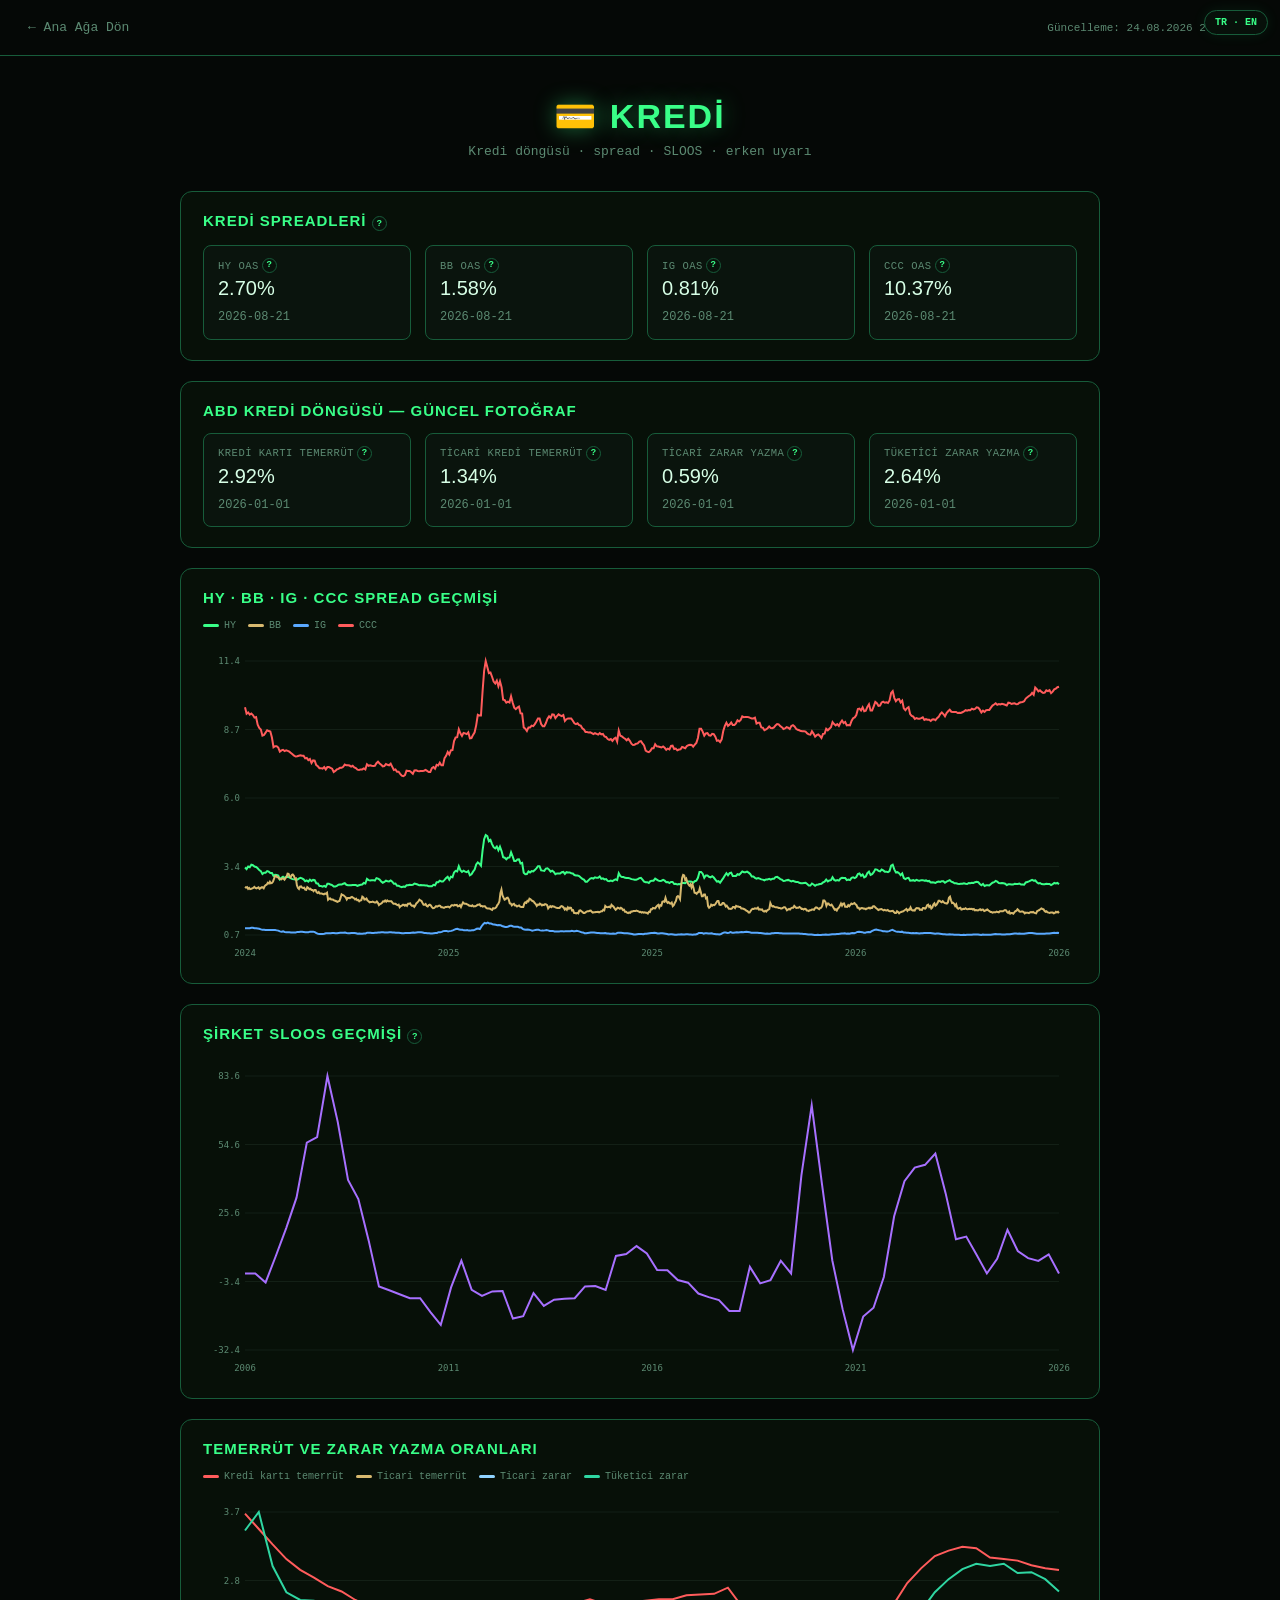
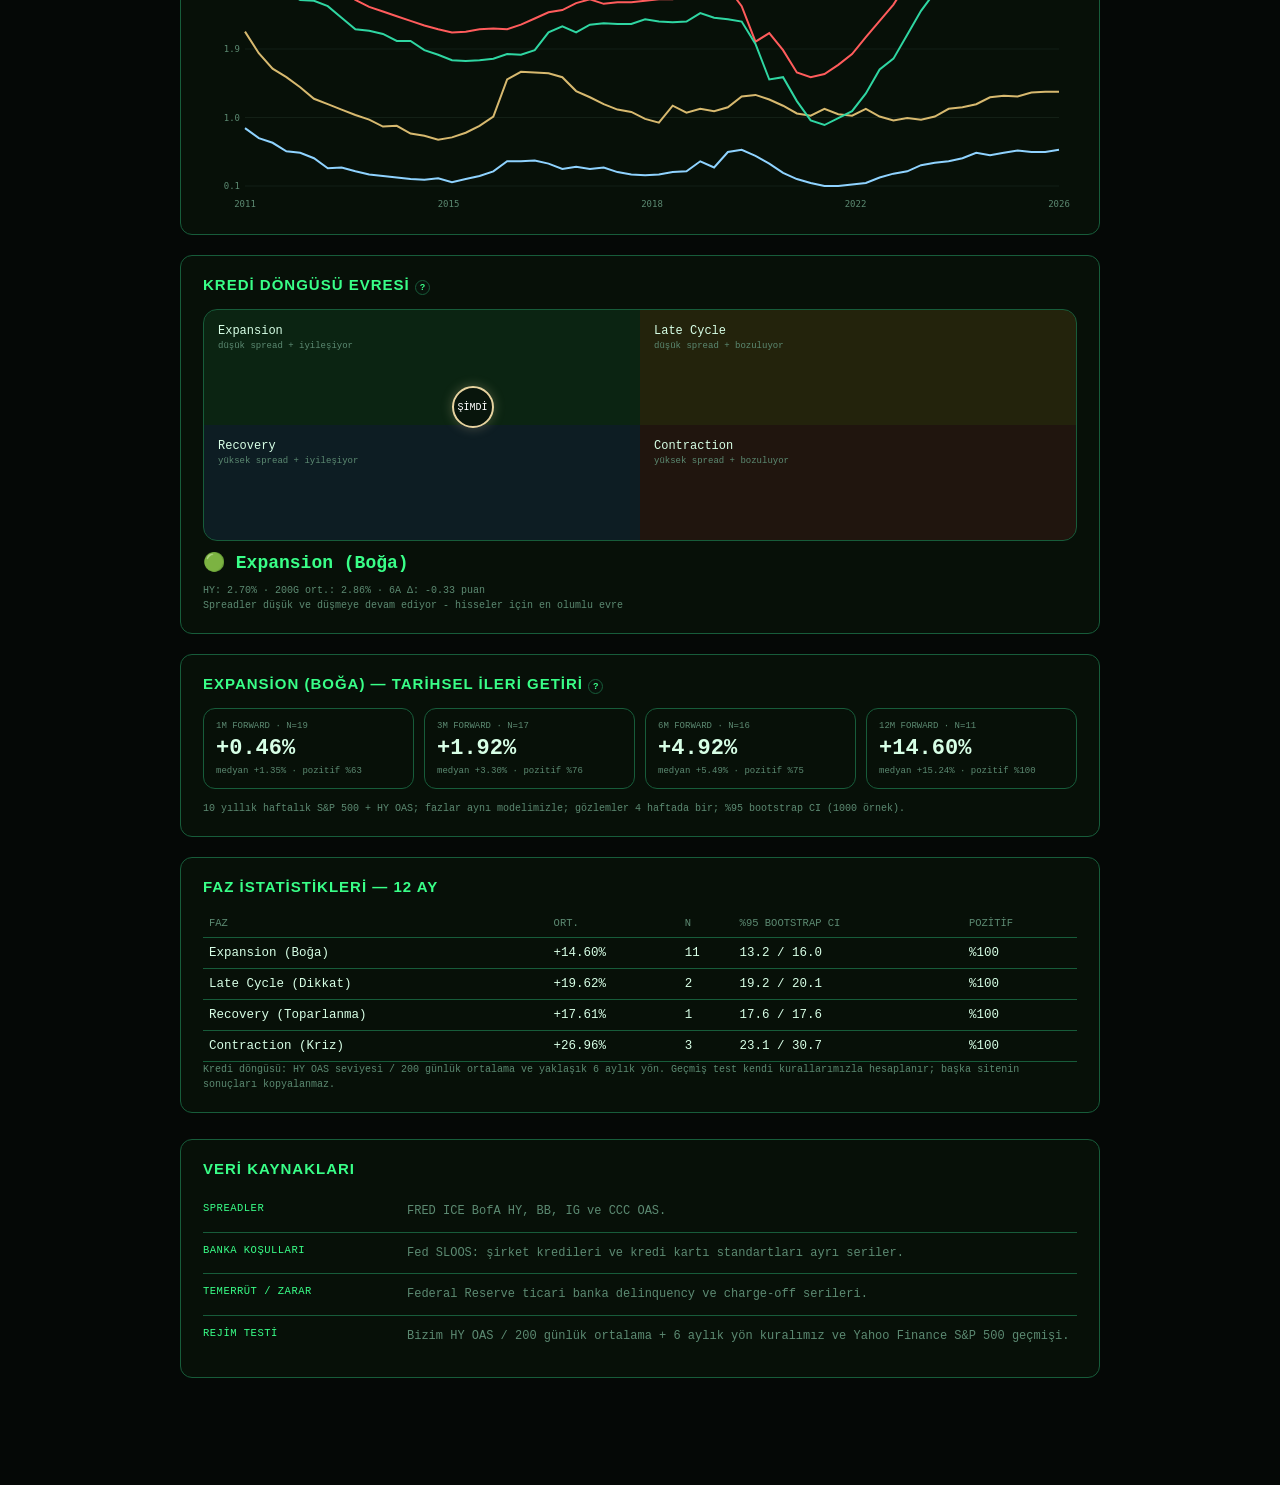
==== agents/credit.html @ 5023535c "chore: import public site layer" ====
<!DOCTYPE html><html lang="tr"><head><meta charset="UTF-8"><meta name="viewport" content="width=device-width,initial-scale=1"><meta name="referrer" content="strict-origin-when-cross-origin"><meta http-equiv="Content-Security-Policy" content="default-src 'self'; script-src 'self' 'unsafe-inline'; style-src 'self' 'unsafe-inline' https://fonts.googleapis.com; font-src 'self' https://fonts.gstatic.com; img-src 'self' data: https:; connect-src 'self'; object-src 'none'; base-uri 'self'; form-action 'self'; frame-src 'none'; upgrade-insecure-requests"><title>Kredi — Piyasa İstihbarat Ağı</title><link rel="stylesheet" href="../style.css"><style>.chart-card canvas{width:100%;height:320px;display:block}.legend{display:flex;gap:12px;flex-wrap:wrap;font-size:10px;color:var(--muted);margin:6px 0 12px}.sw{display:inline-block;width:16px;height:3px;border-radius:3px;margin-right:5px;vertical-align:middle}.cycle-grid{display:grid;grid-template-columns:1fr 1fr;border:1px solid var(--green-dim);border-radius:14px;overflow:hidden;position:relative}.quad{min-height:115px;padding:14px;font-size:12px}.q-exp{background:rgba(36,145,77,.15)}.q-late{background:rgba(201,150,35,.14)}.q-rec{background:rgba(51,105,190,.15)}.q-con{background:rgba(184,50,50,.14)}.now{position:absolute;transform:translate(-50%,-50%);font-size:10px;color:#fff;border:2px solid #e7d3a0;border-radius:50%;width:42px;height:42px;display:grid;place-items:center;background:rgba(8,16,11,.72);box-shadow:0 0 12px rgba(231,211,160,.28);z-index:2}.phase-title{font-size:18px;font-weight:700;margin:10px 0;color:var(--green)}.metric-note{font-size:10px;color:var(--muted);line-height:1.5}.forward-grid{display:grid;grid-template-columns:repeat(4,1fr);gap:10px}.forward-box{border:1px solid var(--green-dim);border-radius:12px;padding:12px}.forward-box .v{font-size:22px;font-weight:700;margin:5px 0}.small{font-size:9px;color:var(--muted)}@media(max-width:700px){.forward-grid{grid-template-columns:1fr 1fr}.chart-card canvas{height:275px}}</style><script data-security-frameguard>try{if(window.top!==window.self){window.top.location=window.self.location.href}}catch(e){document.documentElement.style.display="none"}</script></head><body><div class="topbar"><a class="back" href="../index.html">← Ana Ağa Dön</a><span class="updated" id="updated">Yükleniyor…</span></div><div class="page-header"><h1>💳 KREDİ</h1><p>Spreadler · SLOOS · Temerrüt · Kredi Döngüsü · Tarihsel Test</p></div><div class="container" id="content"></div><script src="../help.js"></script><script>
const C={hy:'#39ff88',bb:'#d7b96f',ig:'#5aa9ff',ccc:'#ff5c5c',sp:'#f3f3f3',biz:'#a770ff',card:'#ff7f50',bo:'#8fd3ff',co:'#2fd6a2'};
function box(l,o,s='%',help=''){return o?`<div class="stat-box"><div class="label">${l} ${help?tip(help):''}</div><div class="value">${o.value.toFixed(2)}${s}</div><div class="note">${o.date}</div></div>`:''}
function setup(id){const cv=document.getElementById(id);if(!cv)return null;const r=cv.getBoundingClientRect(),d=devicePixelRatio||1;cv.width=Math.max(600,r.width*d);cv.height=Math.max(260,r.height*d);const x=cv.getContext('2d');x.setTransform(d,0,0,d,0,0);return {cv,x,w:cv.width/d,h:cv.height/d}}
function drawLines(id,series){const o=setup(id);if(!o)return;const all=series.flatMap(s=>s.a||[]);if(!all.length)return;const mn=Math.min(...all.map(p=>p.value)),mx=Math.max(...all.map(p=>p.value)),pad={l:42,r:18,t:18,b:28},pw=o.w-pad.l-pad.r,ph=o.h-pad.t-pad.b;o.x.clearRect(0,0,o.w,o.h);for(let i=0;i<5;i++){let y=pad.t+ph*i/4;o.x.strokeStyle='rgba(92,138,114,.14)';o.x.beginPath();o.x.moveTo(pad.l,y);o.x.lineTo(o.w-pad.r,y);o.x.stroke();o.x.fillStyle='#5c8a72';o.x.font='9px monospace';o.x.textAlign='right';o.x.fillText((mx-(mx-mn)*i/4).toFixed(1),pad.l-5,y+3)}series.forEach(s=>{if(!s.a?.length)return;o.x.strokeStyle=s.c;o.x.lineWidth=s.w||2;o.x.beginPath();s.a.forEach((p,i)=>{let xx=pad.l+pw*i/(s.a.length-1),yy=pad.t+ph*(1-(p.value-mn)/(mx-mn||1));i?o.x.lineTo(xx,yy):o.x.moveTo(xx,yy)});o.x.stroke()});const a=series.find(s=>s.a?.length)?.a||[];if(a.length){o.x.fillStyle='#5c8a72';o.x.textAlign='center';[0,.25,.5,.75,1].forEach(q=>{let i=Math.min(a.length-1,Math.round((a.length-1)*q));o.x.fillText((a[i].date||'').slice(0,4),pad.l+pw*q,o.h-7)})}}
function markerPos(cy){const ch=Number(cy?.direction_axis??cy?.hy_6m_change??0),ratio=Number(cy?.level_axis??1);const clamp=(v,a,b)=>Math.max(a,Math.min(b,v));const x=50+clamp(ch/0.60,-1,1)*35;const y=50+clamp((ratio-1)/0.25,-1,1)*35;return {x:clamp(x,10,90),y:clamp(y,10,90)}}
function src(){return `<div class="card source-card"><h2>Veri Kaynakları</h2><div class="source-list"><div class="source-item"><div class="source-label">Spreadler</div><div class="source-value">FRED ICE BofA HY, BB, IG ve CCC OAS.</div></div><div class="source-item"><div class="source-label">Banka koşulları</div><div class="source-value">Fed SLOOS: şirket kredileri ve kredi kartı standartları ayrı seriler.</div></div><div class="source-item"><div class="source-label">Temerrüt / zarar</div><div class="source-value">Federal Reserve ticari banka delinquency ve charge-off serileri.</div></div><div class="source-item"><div class="source-label">Rejim testi</div><div class="source-value">Bizim HY OAS / 200 günlük ortalama + 6 aylık yön kuralımız ve Yahoo Finance S&P 500 geçmişi.</div></div></div></div>`}
async function load(){try{const d=await(await fetch('../data/credit.json?t='+Date.now())).json();updated.textContent='Güncelleme: '+new Date(d.generated_at).toLocaleString('tr-TR');if(d.error)throw Error(d.error);const tr=d.spread_trends||{},cy=d.credit_cycle||{},fs=d.phase_forward_stats||{},cur=(fs.by_phase||{})[fs.current_phase]||{},mp=markerPos(cy);let h=`<div class="card"><h2>Kredi Spreadleri ${tip('OAS yükseldikçe kredi riski/stres artar. Trendler yakın dönem yönü gösterir.')}</h2><div class="stat-grid">${box('HY OAS',d.hy_oas,'%','High Yield kredi spreadi.')}${box('BB OAS',d.bb_oas,'%','HY içindeki BB kalite segmenti.')}${box('IG OAS',d.ig_oas,'%','Investment Grade kredi spreadi.')}${box('CCC OAS',d.ccc_oas,'%','En düşük kalite segmenti; stresin erken görülebildiği alan.')}</div></div>`;
h+=`<div class="card"><h2>ABD Kredi Döngüsü — Güncel Fotoğraf</h2><div class="stat-grid">${box('Şirket SLOOS — Büyük/Orta',d.sloos_business_large,'%','Büyük ve orta ölçekli C&I kredilerinde standartları sıkılaştıran bankaların net yüzdesi.')}${box('Kredi Kartı SLOOS',d.sloos_credit_card,'%','Kredi kartı standartlarını sıkılaştıran bankaların net yüzdesi.')}${box('Kredi Kartı Temerrüt',d.credit_card_delinquency,'%','Kredi kartı delinquency oranı.')}${box('Ticari Kredi Temerrüt',d.business_delinquency,'%','Business loans delinquency oranı.')}${box('Ticari Zarar Yazma',d.business_charge_off,'%','Business loan charge-off oranı.')}${box('Tüketici Zarar Yazma',d.consumer_charge_off,'%','Consumer loan charge-off oranı.')}</div></div>`;
h+=`<div class="card chart-card"><h2>HY · BB · IG · CCC Spread Geçmişi</h2><div class="legend"><span><i class="sw" style="background:${C.hy}"></i>HY</span><span><i class="sw" style="background:${C.bb}"></i>BB</span><span><i class="sw" style="background:${C.ig}"></i>IG</span><span><i class="sw" style="background:${C.ccc}"></i>CCC</span></div><canvas id="spreadChart"></canvas></div>`;
h+=`<div class="card chart-card"><h2>Şirket SLOOS Geçmişi ${tip('Görseldeki %0,0 değerine denk gelen şirket kredisi SLOOS serisi budur; kredi kartı SLOOS ile karıştırılmaz.')}</h2><canvas id="sloosChart"></canvas></div>`;
h+=`<div class="card chart-card"><h2>Temerrüt ve Zarar Yazma Oranları</h2><div class="legend"><span><i class="sw" style="background:#ff5c5c"></i>Kredi kartı temerrüt</span><span><i class="sw" style="background:#d7b96f"></i>Ticari temerrüt</span><span><i class="sw" style="background:${C.bo}"></i>Ticari zarar</span><span><i class="sw" style="background:${C.co}"></i>Tüketici zarar</span></div><canvas id="stressChart"></canvas></div>`;
if(cy.phase){h+=`<div class="card"><h2>Kredi Döngüsü Evresi ${tip('Bizim kuralımız: HY OAS seviyesi 200 günlük ortalamaya göre + yaklaşık 6 aylık yön. İşaretçi bu iki değişkenden canlı hesaplanır.')}</h2><div class="cycle-grid"><div class="quad q-exp">Expansion<br><span class="small">düşük spread + iyileşiyor</span></div><div class="quad q-late">Late Cycle<br><span class="small">düşük spread + bozuluyor</span></div><div class="quad q-rec">Recovery<br><span class="small">yüksek spread + iyileşiyor</span></div><div class="quad q-con">Contraction<br><span class="small">yüksek spread + bozuluyor</span></div><div class="now" style="left:${mp.x.toFixed(1)}%;top:${mp.y.toFixed(1)}%">ŞİMDİ</div></div><div class="phase-title">${cy.emoji||''} ${cy.phase}</div><div class="metric-note">HY: ${cy.hy_now?.toFixed(2)}% · 200G ort.: ${cy.hy_200dma?.toFixed(2)}% · 6A Δ: ${cy.hy_6m_change>=0?'+':''}${cy.hy_6m_change?.toFixed(2)} puan<br>${cy.desc||''}</div></div>`}
if(fs.current_phase&&Object.keys(cur).length){h+=`<div class="card"><h2>${fs.current_phase} — Tarihsel İleri Getiri ${tip('Başka sitenin rakamlarını kullanmıyoruz. Aynı kredi evresinin bizim tarihsel sınıflandırmamızdaki S&P 500 ileri getirileri.')}</h2><div class="forward-grid">${['1m','3m','6m','12m'].map(k=>{let x=cur[k];return x?`<div class="forward-box"><div class="small">${k.toUpperCase()} FORWARD · N=${x.n}</div><div class="v">${x.mean>=0?'+':''}${x.mean.toFixed(2)}%</div><div class="small">medyan ${x.median>=0?'+':''}${x.median.toFixed(2)}% · pozitif %${x.positive_pct.toFixed(0)}</div></div>`:''}).join('')}</div><div class="metric-note" style="margin-top:12px">${fs.method||''}</div></div>`}
if(fs.by_phase){h+=`<div class="card"><h2>Faz İstatistikleri — 12 Ay</h2><div class="table-wrap"><table class="warnings"><tr><th>Faz</th><th>Ort.</th><th>N</th><th>%95 Bootstrap CI</th><th>Pozitif</th></tr>${Object.entries(fs.by_phase).map(([p,v])=>{let x=v['12m'];return x?`<tr><td>${p}</td><td>${x.mean>=0?'+':''}${x.mean.toFixed(2)}%</td><td>${x.n}</td><td>${x.ci95[0].toFixed(1)} / ${x.ci95[1].toFixed(1)}</td><td>%${x.positive_pct.toFixed(0)}</td></tr>`:''}).join('')}</table></div><div class="metric-note">${d.method_note||''}</div></div>`}
content.innerHTML=h+src();requestAnimationFrame(()=>{drawLines('spreadChart',[{a:d.history?.hy,c:C.hy},{a:(d.spread_market_history||{}).bb,c:C.bb},{a:d.history?.ig,c:C.ig},{a:d.history?.ccc,c:C.ccc}]);drawLines('sloosChart',[{a:d.history?.sloos_business,c:C.biz}]);drawLines('stressChart',[{a:d.history?.credit_card_delinquency,c:'#ff5c5c'},{a:d.history?.business_delinquency,c:'#d7b96f'},{a:d.history?.business_charge_off,c:C.bo},{a:d.history?.consumer_charge_off,c:C.co}])});}catch(e){content.innerHTML=`<div class="error-box">⚠️ ${e.message}</div>`+src()}}load();
</script></body></html>
---- style.css ----
@import url('https://fonts.googleapis.com/css2?family=IBM+Plex+Mono:wght@400;500;600&family=Space+Grotesk:wght@500;700&display=swap');
:root{--bg:#050806;--green:#39ff88;--green-dim:#175c3a;--red:#ff5c5c;--amber:#ffcf5c;--text:#d7ffe6;--muted:#5c8a72;--card-bg:#071008}*{box-sizing:border-box;margin:0;padding:0}body{background:var(--bg);color:var(--text);font-family:'IBM Plex Mono',monospace;min-height:100vh;padding-bottom:60px}a{color:var(--green)}.topbar{display:flex;align-items:center;justify-content:space-between;padding:20px 28px;border-bottom:1px solid var(--green-dim);flex-wrap:wrap;gap:12px}.topbar a.back{text-decoration:none;color:var(--muted);font-size:13px}.topbar a.back:hover{color:var(--green)}.topbar .updated{font-size:11px;color:var(--muted)}.page-header{text-align:center;padding:40px 20px 8px}.page-header h1{font-family:'Space Grotesk',sans-serif;font-size:clamp(22px,4vw,34px);letter-spacing:2px;color:var(--green);text-shadow:0 0 22px rgba(57,255,136,.4)}.page-header p{color:var(--muted);margin-top:8px;font-size:13px}.container{max-width:960px;margin:0 auto;padding:24px 20px}.card{background:var(--card-bg);border:1px solid var(--green-dim);border-radius:12px;padding:20px 22px;margin-bottom:20px}.card h2{font-family:'Space Grotesk',sans-serif;font-size:15px;letter-spacing:1px;color:var(--green);margin-bottom:14px;text-transform:uppercase}.card .sub{color:var(--muted);font-size:12px;margin-top:-8px;margin-bottom:14px}.big-score{text-align:center;padding:12px 0}.big-score .num{font-family:'Space Grotesk',sans-serif;font-size:56px;font-weight:700;color:var(--green);text-shadow:0 0 30px rgba(57,255,136,.4)}.big-score .label{font-size:14px;color:var(--muted);margin-top:6px}.gauge-row{margin-bottom:14px}.gauge-row .meta{display:flex;justify-content:space-between;font-size:12.5px;margin-bottom:5px;gap:12px}.gauge-row .meta .val{color:var(--muted);text-align:right}.gauge-track{height:8px;border-radius:4px;background:#0d1a12;overflow:hidden}.gauge-fill{height:100%;border-radius:4px}.badge{display:inline-flex;align-items:center;gap:8px;padding:10px 16px;border-radius:8px;border:1px solid var(--green-dim);font-size:14px;margin-bottom:8px}.desc,.note{font-size:12px;color:var(--muted);margin-top:8px;line-height:1.55}.stat-grid{display:grid;grid-template-columns:repeat(auto-fit,minmax(140px,1fr));gap:14px}.stat-box{background:#0a140d;border:1px solid var(--green-dim);border-radius:8px;padding:12px 14px}.stat-box .label{font-size:10.5px;color:var(--muted);text-transform:uppercase;letter-spacing:.5px;display:flex;align-items:center;gap:3px;flex-wrap:wrap}.stat-box .value{font-family:'Space Grotesk',sans-serif;font-size:20px;margin-top:4px}.table-wrap{overflow-x:auto}table.warnings,table.data-table{width:100%;border-collapse:collapse;font-size:12.5px}table.warnings th,table.warnings td,table.data-table th,table.data-table td{text-align:left;padding:8px 6px;border-bottom:1px solid var(--green-dim);white-space:nowrap}table.warnings th,table.data-table th{color:var(--muted);font-weight:500;text-transform:uppercase;font-size:10.5px}.positive{color:var(--green)}.negative{color:var(--red)}.neutral{color:var(--amber)}.headline{padding:12px 0;border-bottom:1px solid var(--green-dim)}.headline a{text-decoration:none;color:var(--text);line-height:1.45}.headline a:hover{color:var(--green)}.headline .source{color:var(--muted);font-size:10.5px;margin-top:5px}.empty,.loading{color:var(--muted);font-size:13px;padding:20px 0;text-align:center}.error-box{color:var(--red);font-size:13px;padding:12px 0}.source-card{margin-top:26px}.source-list{display:grid;gap:0}.source-item{display:grid;grid-template-columns:minmax(135px,190px) 1fr;gap:14px;align-items:start;padding:11px 0;border-bottom:1px solid var(--green-dim)}.source-item:last-child{border-bottom:0}.source-label{color:var(--green);font-size:10.5px;text-transform:uppercase;letter-spacing:.5px}.source-value{color:var(--muted);font-size:12px;line-height:1.55}.source-status{display:inline-block;margin-left:6px;padding:2px 7px;border:1px solid var(--green-dim);border-radius:999px;font-size:9.5px;color:var(--muted)}.help-tip{display:inline-flex;align-items:center;justify-content:center;width:15px;height:15px;flex:0 0 15px;border:1px solid var(--green-dim);border-radius:50%;color:var(--green);background:#08120b;font-size:9px;font-weight:600;line-height:1;cursor:help;position:relative;text-transform:none;letter-spacing:0;outline:none}.help-tip::after{content:attr(data-tip);position:absolute;left:50%;bottom:calc(100% + 9px);transform:translateX(-50%) translateY(4px);min-width:190px;max-width:280px;width:max-content;padding:9px 11px;background:#071008;border:1px solid var(--green-dim);border-radius:8px;color:var(--text);font-size:10.5px;font-weight:400;line-height:1.45;text-transform:none;letter-spacing:0;white-space:normal;opacity:0;visibility:hidden;pointer-events:none;z-index:100;box-shadow:0 8px 26px rgba(0,0,0,.45);transition:.15s ease}.help-tip:hover::after,.help-tip:focus::after{opacity:1;visibility:visible;transform:translateX(-50%) translateY(0)}th .help-tip{margin-left:4px;vertical-align:middle}@media(max-width:640px){.source-item{grid-template-columns:1fr;gap:4px}.gauge-row .meta{flex-direction:column}.gauge-row .meta .val{text-align:left}.help-tip::after{left:0;transform:translateX(0) translateY(4px);max-width:230px}.help-tip:hover::after,.help-tip:focus::after{transform:translateX(0) translateY(0)}}
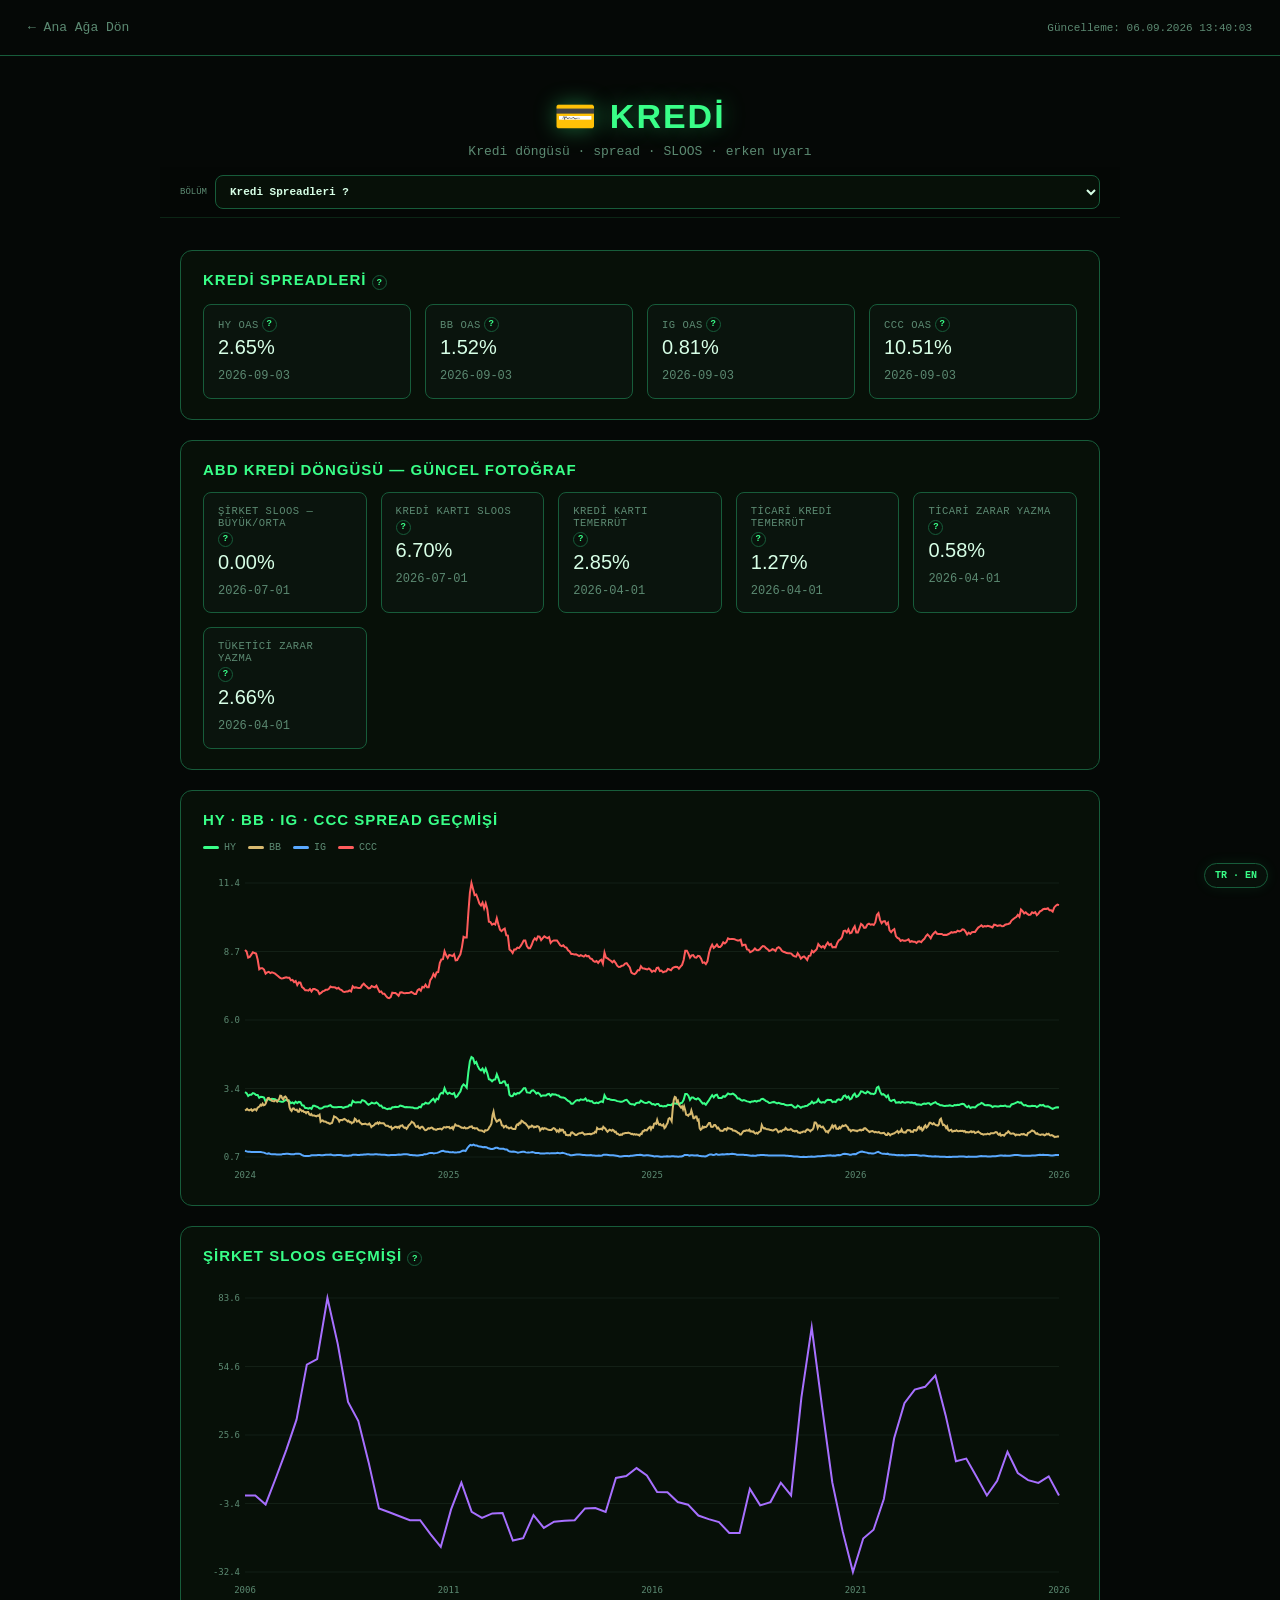
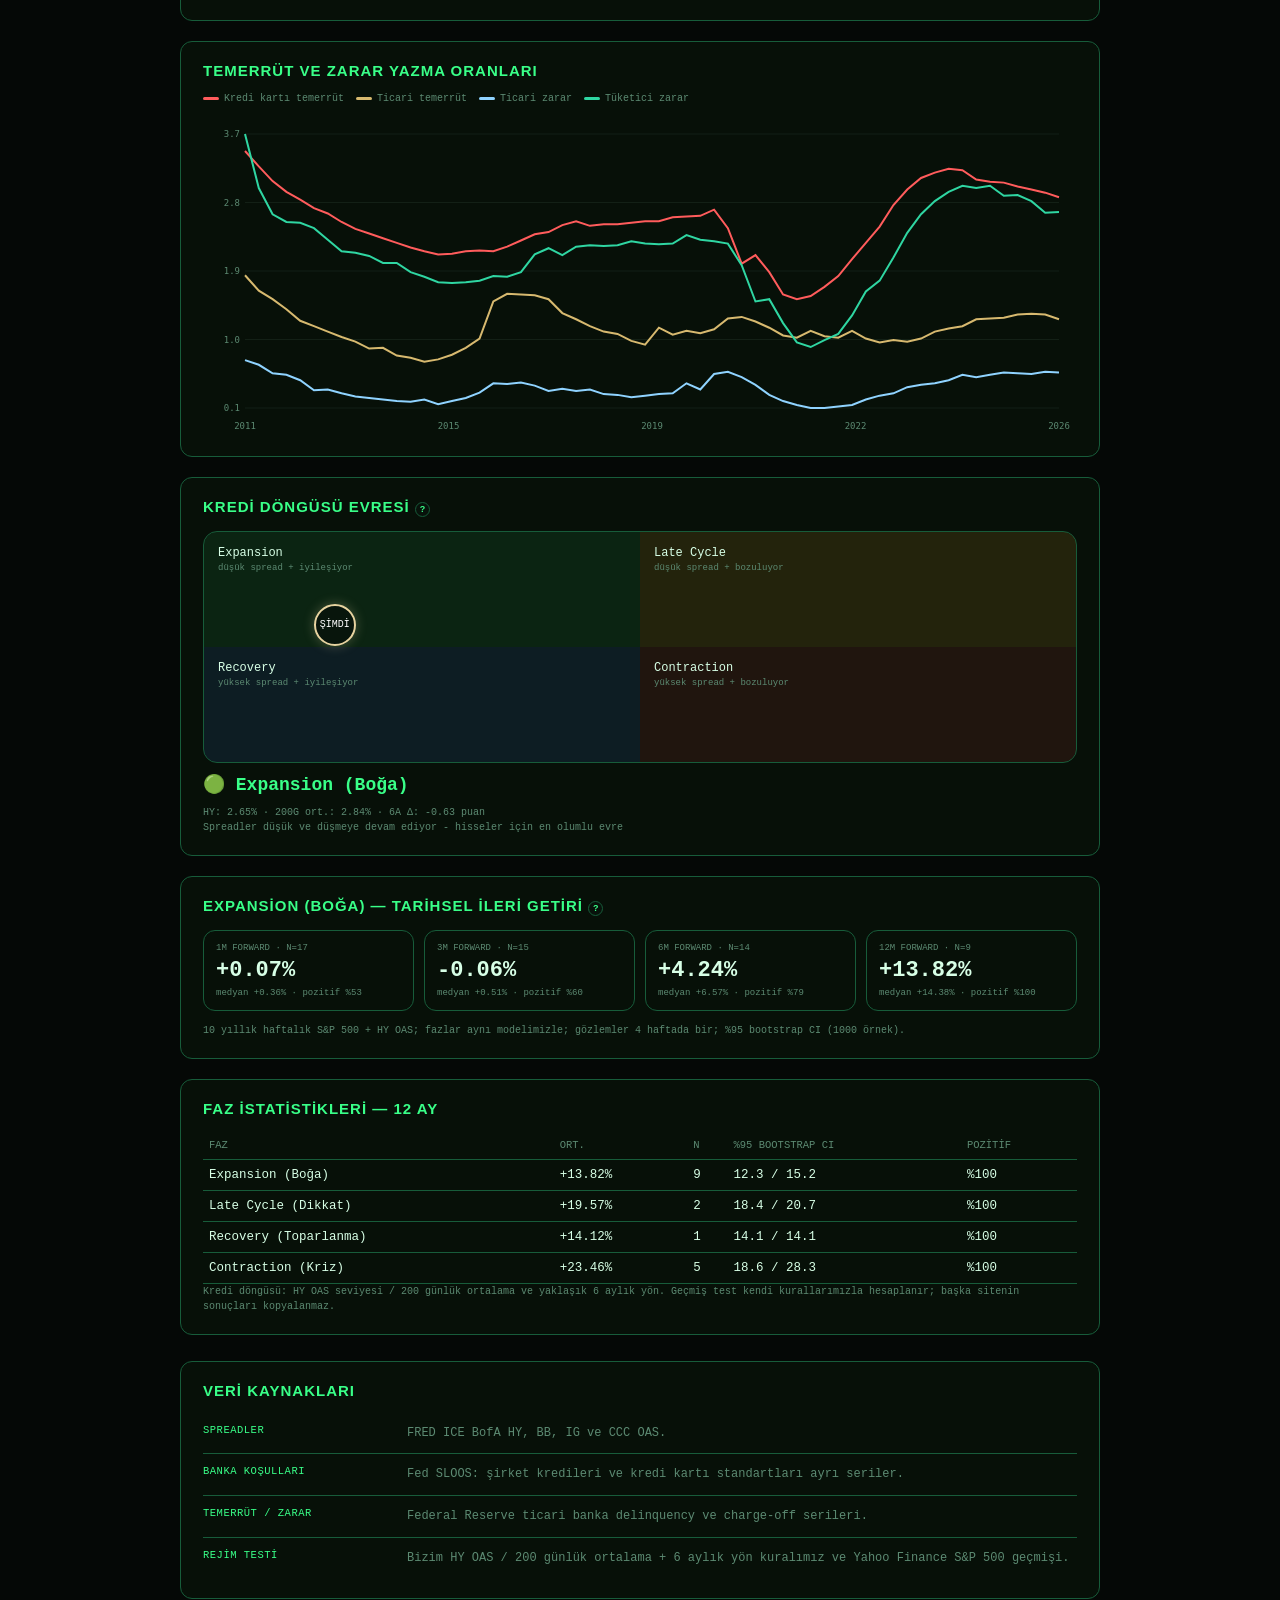
==== commit 0a0677d7: "chore: publish generated market site" ====
--- a/agents/credit.html
+++ b/agents/credit.html
@@ -14,4 +14,4 @@
 if(fs.current_phase&&Object.keys(cur).length){h+=`<div class="card"><h2>${fs.current_phase} — Tarihsel İleri Getiri ${tip('Başka sitenin rakamlarını kullanmıyoruz. Aynı kredi evresinin bizim tarihsel sınıflandırmamızdaki S&P 500 ileri getirileri.')}</h2><div class="forward-grid">${['1m','3m','6m','12m'].map(k=>{let x=cur[k];return x?`<div class="forward-box"><div class="small">${k.toUpperCase()} FORWARD · N=${x.n}</div><div class="v">${x.mean>=0?'+':''}${x.mean.toFixed(2)}%</div><div class="small">medyan ${x.median>=0?'+':''}${x.median.toFixed(2)}% · pozitif %${x.positive_pct.toFixed(0)}</div></div>`:''}).join('')}</div><div class="metric-note" style="margin-top:12px">${fs.method||''}</div></div>`}
 if(fs.by_phase){h+=`<div class="card"><h2>Faz İstatistikleri — 12 Ay</h2><div class="table-wrap"><table class="warnings"><tr><th>Faz</th><th>Ort.</th><th>N</th><th>%95 Bootstrap CI</th><th>Pozitif</th></tr>${Object.entries(fs.by_phase).map(([p,v])=>{let x=v['12m'];return x?`<tr><td>${p}</td><td>${x.mean>=0?'+':''}${x.mean.toFixed(2)}%</td><td>${x.n}</td><td>${x.ci95[0].toFixed(1)} / ${x.ci95[1].toFixed(1)}</td><td>%${x.positive_pct.toFixed(0)}</td></tr>`:''}).join('')}</table></div><div class="metric-note">${d.method_note||''}</div></div>`}
 content.innerHTML=h+src();requestAnimationFrame(()=>{drawLines('spreadChart',[{a:d.history?.hy,c:C.hy},{a:(d.spread_market_history||{}).bb,c:C.bb},{a:d.history?.ig,c:C.ig},{a:d.history?.ccc,c:C.ccc}]);drawLines('sloosChart',[{a:d.history?.sloos_business,c:C.biz}]);drawLines('stressChart',[{a:d.history?.credit_card_delinquency,c:'#ff5c5c'},{a:d.history?.business_delinquency,c:'#d7b96f'},{a:d.history?.business_charge_off,c:C.bo},{a:d.history?.consumer_charge_off,c:C.co}])});}catch(e){content.innerHTML=`<div class="error-box">⚠️ ${e.message}</div>`+src()}}load();
-</script></body></html>+</script><script src="../section_nav.js"></script></body></html>
--- a/style.css
+++ b/style.css
@@ -1,2 +1,5 @@
 @import url('https://fonts.googleapis.com/css2?family=IBM+Plex+Mono:wght@400;500;600&family=Space+Grotesk:wght@500;700&display=swap');
-:root{--bg:#050806;--green:#39ff88;--green-dim:#175c3a;--red:#ff5c5c;--amber:#ffcf5c;--text:#d7ffe6;--muted:#5c8a72;--card-bg:#071008}*{box-sizing:border-box;margin:0;padding:0}body{background:var(--bg);color:var(--text);font-family:'IBM Plex Mono',monospace;min-height:100vh;padding-bottom:60px}a{color:var(--green)}.topbar{display:flex;align-items:center;justify-content:space-between;padding:20px 28px;border-bottom:1px solid var(--green-dim);flex-wrap:wrap;gap:12px}.topbar a.back{text-decoration:none;color:var(--muted);font-size:13px}.topbar a.back:hover{color:var(--green)}.topbar .updated{font-size:11px;color:var(--muted)}.page-header{text-align:center;padding:40px 20px 8px}.page-header h1{font-family:'Space Grotesk',sans-serif;font-size:clamp(22px,4vw,34px);letter-spacing:2px;color:var(--green);text-shadow:0 0 22px rgba(57,255,136,.4)}.page-header p{color:var(--muted);margin-top:8px;font-size:13px}.container{max-width:960px;margin:0 auto;padding:24px 20px}.card{background:var(--card-bg);border:1px solid var(--green-dim);border-radius:12px;padding:20px 22px;margin-bottom:20px}.card h2{font-family:'Space Grotesk',sans-serif;font-size:15px;letter-spacing:1px;color:var(--green);margin-bottom:14px;text-transform:uppercase}.card .sub{color:var(--muted);font-size:12px;margin-top:-8px;margin-bottom:14px}.big-score{text-align:center;padding:12px 0}.big-score .num{font-family:'Space Grotesk',sans-serif;font-size:56px;font-weight:700;color:var(--green);text-shadow:0 0 30px rgba(57,255,136,.4)}.big-score .label{font-size:14px;color:var(--muted);margin-top:6px}.gauge-row{margin-bottom:14px}.gauge-row .meta{display:flex;justify-content:space-between;font-size:12.5px;margin-bottom:5px;gap:12px}.gauge-row .meta .val{color:var(--muted);text-align:right}.gauge-track{height:8px;border-radius:4px;background:#0d1a12;overflow:hidden}.gauge-fill{height:100%;border-radius:4px}.badge{display:inline-flex;align-items:center;gap:8px;padding:10px 16px;border-radius:8px;border:1px solid var(--green-dim);font-size:14px;margin-bottom:8px}.desc,.note{font-size:12px;color:var(--muted);margin-top:8px;line-height:1.55}.stat-grid{display:grid;grid-template-columns:repeat(auto-fit,minmax(140px,1fr));gap:14px}.stat-box{background:#0a140d;border:1px solid var(--green-dim);border-radius:8px;padding:12px 14px}.stat-box .label{font-size:10.5px;color:var(--muted);text-transform:uppercase;letter-spacing:.5px;display:flex;align-items:center;gap:3px;flex-wrap:wrap}.stat-box .value{font-family:'Space Grotesk',sans-serif;font-size:20px;margin-top:4px}.table-wrap{overflow-x:auto}table.warnings,table.data-table{width:100%;border-collapse:collapse;font-size:12.5px}table.warnings th,table.warnings td,table.data-table th,table.data-table td{text-align:left;padding:8px 6px;border-bottom:1px solid var(--green-dim);white-space:nowrap}table.warnings th,table.data-table th{color:var(--muted);font-weight:500;text-transform:uppercase;font-size:10.5px}.positive{color:var(--green)}.negative{color:var(--red)}.neutral{color:var(--amber)}.headline{padding:12px 0;border-bottom:1px solid var(--green-dim)}.headline a{text-decoration:none;color:var(--text);line-height:1.45}.headline a:hover{color:var(--green)}.headline .source{color:var(--muted);font-size:10.5px;margin-top:5px}.empty,.loading{color:var(--muted);font-size:13px;padding:20px 0;text-align:center}.error-box{color:var(--red);font-size:13px;padding:12px 0}.source-card{margin-top:26px}.source-list{display:grid;gap:0}.source-item{display:grid;grid-template-columns:minmax(135px,190px) 1fr;gap:14px;align-items:start;padding:11px 0;border-bottom:1px solid var(--green-dim)}.source-item:last-child{border-bottom:0}.source-label{color:var(--green);font-size:10.5px;text-transform:uppercase;letter-spacing:.5px}.source-value{color:var(--muted);font-size:12px;line-height:1.55}.source-status{display:inline-block;margin-left:6px;padding:2px 7px;border:1px solid var(--green-dim);border-radius:999px;font-size:9.5px;color:var(--muted)}.help-tip{display:inline-flex;align-items:center;justify-content:center;width:15px;height:15px;flex:0 0 15px;border:1px solid var(--green-dim);border-radius:50%;color:var(--green);background:#08120b;font-size:9px;font-weight:600;line-height:1;cursor:help;position:relative;text-transform:none;letter-spacing:0;outline:none}.help-tip::after{content:attr(data-tip);position:absolute;left:50%;bottom:calc(100% + 9px);transform:translateX(-50%) translateY(4px);min-width:190px;max-width:280px;width:max-content;padding:9px 11px;background:#071008;border:1px solid var(--green-dim);border-radius:8px;color:var(--text);font-size:10.5px;font-weight:400;line-height:1.45;text-transform:none;letter-spacing:0;white-space:normal;opacity:0;visibility:hidden;pointer-events:none;z-index:100;box-shadow:0 8px 26px rgba(0,0,0,.45);transition:.15s ease}.help-tip:hover::after,.help-tip:focus::after{opacity:1;visibility:visible;transform:translateX(-50%) translateY(0)}th .help-tip{margin-left:4px;vertical-align:middle}@media(max-width:640px){.source-item{grid-template-columns:1fr;gap:4px}.gauge-row .meta{flex-direction:column}.gauge-row .meta .val{text-align:left}.help-tip::after{left:0;transform:translateX(0) translateY(4px);max-width:230px}.help-tip:hover::after,.help-tip:focus::after{transform:translateX(0) translateY(0)}}
+:root{--bg:#050806;--green:#39ff88;--green-dim:#175c3a;--red:#ff5c5c;--amber:#ffcf5c;--text:#d7ffe6;--muted:#5c8a72;--card-bg:#071008}*{box-sizing:border-box;margin:0;padding:0}body{background:var(--bg);color:var(--text);font-family:'IBM Plex Mono',monospace;min-height:100vh;padding-bottom:60px}a{color:var(--green)}.topbar{display:flex;align-items:center;justify-content:space-between;padding:20px 28px;border-bottom:1px solid var(--green-dim);flex-wrap:wrap;gap:12px}.topbar a.back{text-decoration:none;color:var(--muted);font-size:13px}.topbar a.back:hover{color:var(--green)}.topbar .updated{font-size:11px;color:var(--muted)}.page-header{text-align:center;padding:40px 20px 8px}.page-header h1{font-family:'Space Grotesk',sans-serif;font-size:clamp(22px,4vw,34px);letter-spacing:2px;color:var(--green);text-shadow:0 0 22px rgba(57,255,136,.4)}.page-header p{color:var(--muted);margin-top:8px;font-size:13px}.container{max-width:960px;margin:0 auto;padding:24px 20px}.card{background:var(--card-bg);border:1px solid var(--green-dim);border-radius:12px;padding:20px 22px;margin-bottom:20px}.card h2{font-family:'Space Grotesk',sans-serif;font-size:15px;letter-spacing:1px;color:var(--green);margin-bottom:14px;text-transform:uppercase}.card .sub{color:var(--muted);font-size:12px;margin-top:-8px;margin-bottom:14px}.big-score{text-align:center;padding:12px 0}.big-score .num{font-family:'Space Grotesk',sans-serif;font-size:56px;font-weight:700;color:var(--green);text-shadow:0 0 30px rgba(57,255,136,.4)}.big-score .label{font-size:14px;color:var(--muted);margin-top:6px}.gauge-row{margin-bottom:14px}.gauge-row .meta{display:flex;justify-content:space-between;font-size:12.5px;margin-bottom:5px;gap:12px}.gauge-row .meta .val{color:var(--muted);text-align:right}.gauge-track{height:8px;border-radius:4px;background:#0d1a12;overflow:hidden}.gauge-fill{height:100%;border-radius:4px}.badge{display:inline-flex;align-items:center;gap:8px;padding:10px 16px;border-radius:8px;border:1px solid var(--green-dim);font-size:14px;margin-bottom:8px}.desc,.note{font-size:12px;color:var(--muted);margin-top:8px;line-height:1.55}.stat-grid{display:grid;grid-template-columns:repeat(auto-fit,minmax(140px,1fr));gap:14px}.stat-box{background:#0a140d;border:1px solid var(--green-dim);border-radius:8px;padding:12px 14px}.stat-box .label{font-size:10.5px;color:var(--muted);text-transform:uppercase;letter-spacing:.5px;display:flex;align-items:center;gap:3px;flex-wrap:wrap}.stat-box .value{font-family:'Space Grotesk',sans-serif;font-size:20px;margin-top:4px}.table-wrap{overflow-x:auto}table.warnings,table.data-table{width:100%;border-collapse:collapse;font-size:12.5px}table.warnings th,table.warnings td,table.data-table th,table.data-table td{text-align:left;padding:8px 6px;border-bottom:1px solid var(--green-dim);white-space:nowrap}table.warnings th,table.data-table th{color:var(--muted);font-weight:500;text-transform:uppercase;font-size:10.5px}.positive{color:var(--green)}.negative{color:var(--red)}.neutral{color:var(--amber)}.headline{padding:12px 0;border-bottom:1px solid var(--green-dim)}.headline a{text-decoration:none;color:var(--text);line-height:1.45}.headline a:hover{color:var(--green)}.headline .source{color:var(--muted);font-size:10.5px;margin-top:5px}.empty,.loading{color:var(--muted);font-size:13px;padding:20px 0;text-align:center}.error-box{color:var(--red);font-size:13px;padding:12px 0}.source-card{margin-top:26px}.source-list{display:grid;gap:0}.source-item{display:grid;grid-template-columns:minmax(135px,190px) 1fr;gap:14px;align-items:start;padding:11px 0;border-bottom:1px solid var(--green-dim)}.source-item:last-child{border-bottom:0}.source-label{color:var(--green);font-size:10.5px;text-transform:uppercase;letter-spacing:.5px}.source-value{color:var(--muted);font-size:12px;line-height:1.55}.source-status{display:inline-block;margin-left:6px;padding:2px 7px;border:1px solid var(--green-dim);border-radius:999px;font-size:9.5px;color:var(--muted)}.help-tip{display:inline-flex;align-items:center;justify-content:center;width:15px;height:15px;flex:0 0 15px;border:1px solid var(--green-dim);border-radius:50%;color:var(--green);background:#08120b;font-size:9px;font-weight:600;line-height:1;cursor:help;position:relative;text-transform:none;letter-spacing:0;outline:none}.help-tip::after{content:attr(data-tip);position:absolute;left:50%;bottom:calc(100% + 9px);transform:translateX(-50%) translateY(4px);min-width:190px;max-width:280px;width:max-content;padding:9px 11px;background:#071008;border:1px solid var(--green-dim);border-radius:8px;color:var(--text);font-size:10.5px;font-weight:400;line-height:1.45;text-transform:none;letter-spacing:0;white-space:normal;opacity:0;visibility:hidden;pointer-events:none;z-index:100;box-shadow:0 8px 26px rgba(0,0,0,.45);transition:.15s ease}.help-tip:hover::after,.help-tip:focus::after{opacity:1;visibility:visible;transform:translateX(-50%) translateY(0)}th .help-tip{margin-left:4px;vertical-align:middle}
+/* News intelligence: tighter controls and category color accents. */
+.filters{gap:5px!important;padding-bottom:9px!important}.filters .filter{padding:4px 7px!important;font-size:8px!important;line-height:1.15!important;border-radius:999px!important;background:rgba(8,18,12,.35)!important}.filters .filter.active{box-shadow:0 0 10px rgba(57,255,136,.08)}.filters .filter:nth-child(1).active{color:#39ff88!important;border-color:#39ff88!important;background:rgba(57,255,136,.07)!important}.filters .filter:nth-child(2).active{color:#7dd3fc!important;border-color:#7dd3fc!important;background:rgba(125,211,252,.08)!important}.filters .filter:nth-child(3).active{color:#fbbf24!important;border-color:#fbbf24!important;background:rgba(251,191,36,.08)!important}.filters .filter:nth-child(4).active{color:#fb7185!important;border-color:#fb7185!important;background:rgba(251,113,133,.08)!important}.filters .filter:nth-child(5).active{color:#22d3ee!important;border-color:#22d3ee!important;background:rgba(34,211,238,.08)!important}.filters .filter:nth-child(6).active{color:#c4b5fd!important;border-color:#c4b5fd!important;background:rgba(196,181,253,.08)!important}.filters .filter:nth-child(7).active{color:#f0abfc!important;border-color:#f0abfc!important;background:rgba(240,171,252,.08)!important}.filters .filter:nth-child(8).active{color:#86efac!important;border-color:#86efac!important;background:rgba(134,239,172,.08)!important}.filters .filter:nth-child(9).active{color:#fcd34d!important;border-color:#fcd34d!important;background:rgba(252,211,77,.08)!important}.filters .filter:nth-child(10).active{color:#f87171!important;border-color:#f87171!important;background:rgba(248,113,113,.08)!important}.filters .filter:nth-child(11).active{color:#fde68a!important;border-color:#fde68a!important;background:rgba(253,230,138,.08)!important}.news-card .badge,.news-card .btn{padding:4px 7px!important;font-size:8px!important;border-radius:999px!important;margin-bottom:0!important}.news-card .badges{gap:5px!important;margin-top:8px!important}
+@media(max-width:640px){.source-item{grid-template-columns:1fr;gap:4px}.gauge-row .meta{flex-direction:column}.gauge-row .meta .val{text-align:left}.help-tip::after{left:0;transform:translateX(0) translateY(4px);max-width:230px}.help-tip:hover::after,.help-tip:focus::after{transform:translateX(0) translateY(0)}.filters{gap:4px!important}.filters .filter{padding:4px 6px!important;font-size:7.5px!important}}
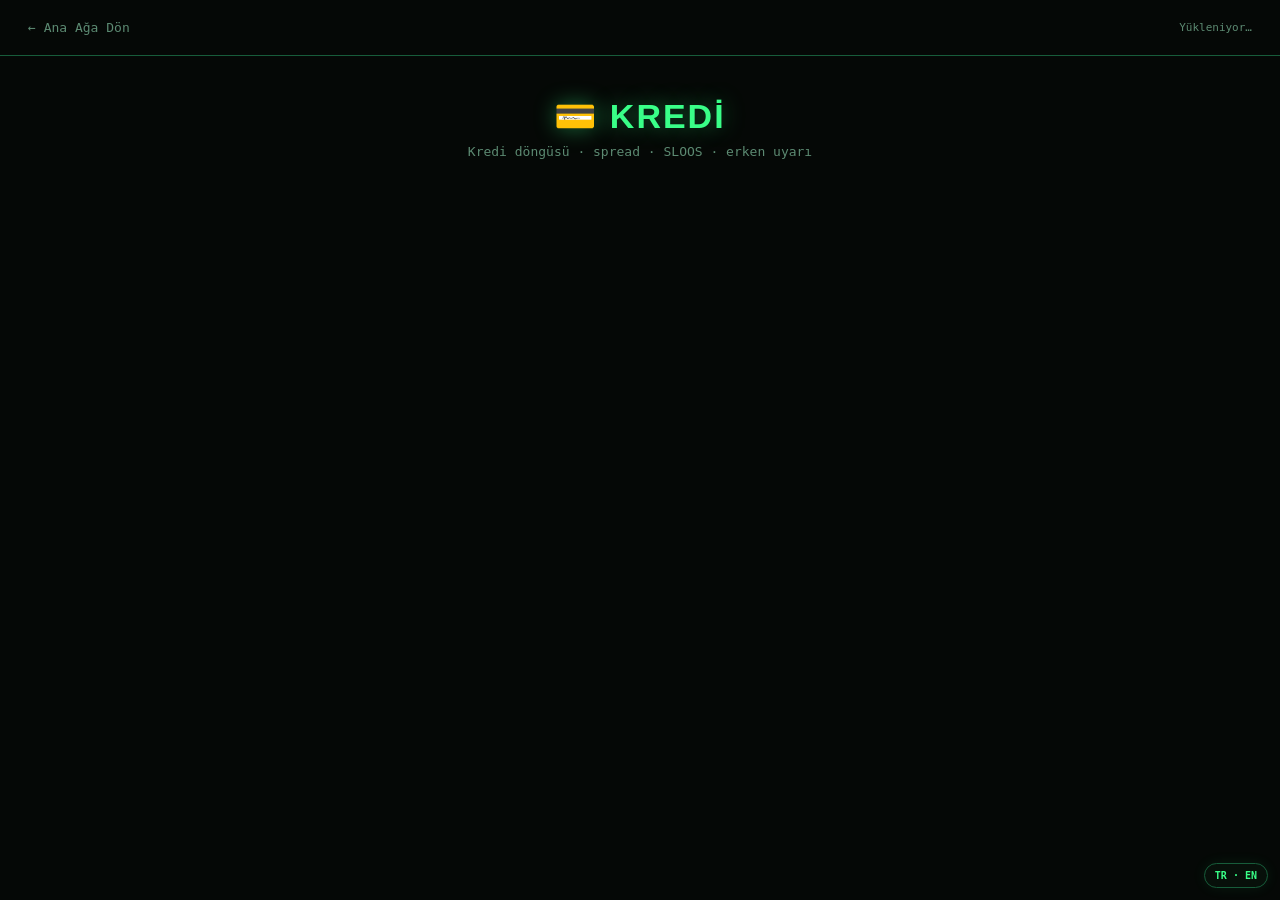
==== commit a0e9b436: "feat: contextual credit metric help and historical changes in cards" ====
--- a/agents/credit.html
+++ b/agents/credit.html
@@ -1,12 +1,13 @@
-<!DOCTYPE html><html lang="tr"><head><meta charset="UTF-8"><meta name="viewport" content="width=device-width,initial-scale=1"><meta name="referrer" content="strict-origin-when-cross-origin"><meta http-equiv="Content-Security-Policy" content="default-src 'self'; script-src 'self' 'unsafe-inline'; style-src 'self' 'unsafe-inline' https://fonts.googleapis.com; font-src 'self' https://fonts.gstatic.com; img-src 'self' data: https:; connect-src 'self'; object-src 'none'; base-uri 'self'; form-action 'self'; frame-src 'none'; upgrade-insecure-requests"><title>Kredi — Piyasa İstihbarat Ağı</title><link rel="stylesheet" href="../style.css"><style>.chart-card canvas{width:100%;height:320px;display:block}.legend{display:flex;gap:12px;flex-wrap:wrap;font-size:10px;color:var(--muted);margin:6px 0 12px}.sw{display:inline-block;width:16px;height:3px;border-radius:3px;margin-right:5px;vertical-align:middle}.cycle-grid{display:grid;grid-template-columns:1fr 1fr;border:1px solid var(--green-dim);border-radius:14px;overflow:hidden;position:relative}.quad{min-height:115px;padding:14px;font-size:12px}.q-exp{background:rgba(36,145,77,.15)}.q-late{background:rgba(201,150,35,.14)}.q-rec{background:rgba(51,105,190,.15)}.q-con{background:rgba(184,50,50,.14)}.now{position:absolute;transform:translate(-50%,-50%);font-size:10px;color:#fff;border:2px solid #e7d3a0;border-radius:50%;width:42px;height:42px;display:grid;place-items:center;background:rgba(8,16,11,.72);box-shadow:0 0 12px rgba(231,211,160,.28);z-index:2}.phase-title{font-size:18px;font-weight:700;margin:10px 0;color:var(--green)}.metric-note{font-size:10px;color:var(--muted);line-height:1.5}.forward-grid{display:grid;grid-template-columns:repeat(4,1fr);gap:10px}.forward-box{border:1px solid var(--green-dim);border-radius:12px;padding:12px}.forward-box .v{font-size:22px;font-weight:700;margin:5px 0}.small{font-size:9px;color:var(--muted)}@media(max-width:700px){.forward-grid{grid-template-columns:1fr 1fr}.chart-card canvas{height:275px}}</style><script data-security-frameguard>try{if(window.top!==window.self){window.top.location=window.self.location.href}}catch(e){document.documentElement.style.display="none"}</script></head><body><div class="topbar"><a class="back" href="../index.html">← Ana Ağa Dön</a><span class="updated" id="updated">Yükleniyor…</span></div><div class="page-header"><h1>💳 KREDİ</h1><p>Spreadler · SLOOS · Temerrüt · Kredi Döngüsü · Tarihsel Test</p></div><div class="container" id="content"></div><script src="../help.js"></script><script>
+<!DOCTYPE html><html lang="tr"><head><meta charset="UTF-8"><meta name="viewport" content="width=device-width,initial-scale=1"><meta name="referrer" content="strict-origin-when-cross-origin"><meta http-equiv="Content-Security-Policy" content="default-src 'self'; script-src 'self' 'unsafe-inline'; style-src 'self' 'unsafe-inline' https://fonts.googleapis.com; font-src 'self' https://fonts.gstatic.com; img-src 'self' data: https:; connect-src 'self'; object-src 'none'; base-uri 'self'; form-action 'self'; frame-src 'none'; upgrade-insecure-requests"><title>Kredi — Piyasa İstihbarat Ağı</title><link rel="stylesheet" href="../style.css"><style>.credit-comparisons{margin-top:9px;font-size:10px;line-height:1.65;display:flex;flex-wrap:wrap;gap:4px 9px}.credit-comparisons span{white-space:nowrap}.chart-card canvas{width:100%;height:320px;display:block}.legend{display:flex;gap:12px;flex-wrap:wrap;font-size:10px;color:var(--muted);margin:6px 0 12px}.sw{display:inline-block;width:16px;height:3px;border-radius:3px;margin-right:5px;vertical-align:middle}.cycle-grid{display:grid;grid-template-columns:1fr 1fr;border:1px solid var(--green-dim);border-radius:14px;overflow:hidden;position:relative}.quad{min-height:115px;padding:14px;font-size:12px}.q-exp{background:rgba(36,145,77,.15)}.q-late{background:rgba(201,150,35,.14)}.q-rec{background:rgba(51,105,190,.15)}.q-con{background:rgba(184,50,50,.14)}.now{position:absolute;transform:translate(-50%,-50%);font-size:10px;color:#fff;border:2px solid #e7d3a0;border-radius:50%;width:42px;height:42px;display:grid;place-items:center;background:rgba(8,16,11,.72);box-shadow:0 0 12px rgba(231,211,160,.28);z-index:2}.phase-title{font-size:18px;font-weight:700;margin:10px 0;color:var(--green)}.metric-note{font-size:10px;color:var(--muted);line-height:1.5}.forward-grid{display:grid;grid-template-columns:repeat(4,1fr);gap:10px}.forward-box{border:1px solid var(--green-dim);border-radius:12px;padding:12px}.forward-box .v{font-size:22px;font-weight:700;margin:5px 0}.small{font-size:9px;color:var(--muted)}@media(max-width:700px){.forward-grid{grid-template-columns:1fr 1fr}.chart-card canvas{height:275px}}</style><script data-security-frameguard>try{if(window.top!==window.self){window.top.location=window.self.location.href}}catch(e){document.documentElement.style.display="none"}</script></head><body><div class="topbar"><a class="back" href="../index.html">← Ana Ağa Dön</a><span class="updated" id="updated">Yükleniyor…</span></div><div class="page-header"><h1>💳 KREDİ</h1><p>Spreadler · SLOOS · Temerrüt · Kredi Döngüsü · Tarihsel Test</p></div><div class="container" id="content"></div><script src="../help.js"></script><script>
 const C={hy:'#39ff88',bb:'#d7b96f',ig:'#5aa9ff',ccc:'#ff5c5c',sp:'#f3f3f3',biz:'#a770ff',card:'#ff7f50',bo:'#8fd3ff',co:'#2fd6a2'};
-function box(l,o,s='%',help=''){return o?`<div class="stat-box"><div class="label">${l} ${help?tip(help):''}</div><div class="value">${o.value.toFixed(2)}${s}</div><div class="note">${o.date}</div></div>`:''}
+function comparison(arr,kind){if(!Array.isArray(arr)||arr.length<2)return '';const a=[...arr].filter(x=>x&&Number.isFinite(Number(x.value))&&x.date).sort((x,y)=>x.date.localeCompare(y.date));if(a.length<2)return '';const now=a[a.length-1];const target=(days)=>{const t=new Date(now.date+'T12:00:00Z');t.setUTCDate(t.getUTCDate()-days);const iso=t.toISOString().slice(0,10);return [...a].reverse().find(x=>x.date<=iso)};const previous=kind==='spread'?[['1 hafta',target(7)],['1 ay',target(30)]]:[['Önceki dönem',a[a.length-2]],['1 yıl',a.length>=5?a[a.length-5]:null]];return '<div class="credit-comparisons">'+previous.map(([name,p])=>{if(!p)return '';const bp=(Number(now.value)-Number(p.value))*(kind==='spread'?100:1);const sign=bp>0?'+':'';const unit=kind==='spread'?'bps':'puan';const cls=bp>0?'negative':bp<0?'positive':'';return '<span class="'+cls+'">'+name+': '+sign+bp.toFixed(kind==='spread'?0:2)+' '+unit+'</span>'}).filter(Boolean).join(' · ')+'</div>'}
+function box(l,o,s='%',help='',hist=[],kind='spread'){return o?'<div class="stat-box"><div class="label">'+l+' '+(help?tip(help):'')+'</div><div class="value">'+o.value.toFixed(2)+s+'</div><div class="note">'+o.date+'</div>'+comparison(hist,kind)+'</div>':''}
 function setup(id){const cv=document.getElementById(id);if(!cv)return null;const r=cv.getBoundingClientRect(),d=devicePixelRatio||1;cv.width=Math.max(600,r.width*d);cv.height=Math.max(260,r.height*d);const x=cv.getContext('2d');x.setTransform(d,0,0,d,0,0);return {cv,x,w:cv.width/d,h:cv.height/d}}
 function drawLines(id,series){const o=setup(id);if(!o)return;const all=series.flatMap(s=>s.a||[]);if(!all.length)return;const mn=Math.min(...all.map(p=>p.value)),mx=Math.max(...all.map(p=>p.value)),pad={l:42,r:18,t:18,b:28},pw=o.w-pad.l-pad.r,ph=o.h-pad.t-pad.b;o.x.clearRect(0,0,o.w,o.h);for(let i=0;i<5;i++){let y=pad.t+ph*i/4;o.x.strokeStyle='rgba(92,138,114,.14)';o.x.beginPath();o.x.moveTo(pad.l,y);o.x.lineTo(o.w-pad.r,y);o.x.stroke();o.x.fillStyle='#5c8a72';o.x.font='9px monospace';o.x.textAlign='right';o.x.fillText((mx-(mx-mn)*i/4).toFixed(1),pad.l-5,y+3)}series.forEach(s=>{if(!s.a?.length)return;o.x.strokeStyle=s.c;o.x.lineWidth=s.w||2;o.x.beginPath();s.a.forEach((p,i)=>{let xx=pad.l+pw*i/(s.a.length-1),yy=pad.t+ph*(1-(p.value-mn)/(mx-mn||1));i?o.x.lineTo(xx,yy):o.x.moveTo(xx,yy)});o.x.stroke()});const a=series.find(s=>s.a?.length)?.a||[];if(a.length){o.x.fillStyle='#5c8a72';o.x.textAlign='center';[0,.25,.5,.75,1].forEach(q=>{let i=Math.min(a.length-1,Math.round((a.length-1)*q));o.x.fillText((a[i].date||'').slice(0,4),pad.l+pw*q,o.h-7)})}}
 function markerPos(cy){const ch=Number(cy?.direction_axis??cy?.hy_6m_change??0),ratio=Number(cy?.level_axis??1);const clamp=(v,a,b)=>Math.max(a,Math.min(b,v));const x=50+clamp(ch/0.60,-1,1)*35;const y=50+clamp((ratio-1)/0.25,-1,1)*35;return {x:clamp(x,10,90),y:clamp(y,10,90)}}
 function src(){return `<div class="card source-card"><h2>Veri Kaynakları</h2><div class="source-list"><div class="source-item"><div class="source-label">Spreadler</div><div class="source-value">FRED ICE BofA HY, BB, IG ve CCC OAS.</div></div><div class="source-item"><div class="source-label">Banka koşulları</div><div class="source-value">Fed SLOOS: şirket kredileri ve kredi kartı standartları ayrı seriler.</div></div><div class="source-item"><div class="source-label">Temerrüt / zarar</div><div class="source-value">Federal Reserve ticari banka delinquency ve charge-off serileri.</div></div><div class="source-item"><div class="source-label">Rejim testi</div><div class="source-value">Bizim HY OAS / 200 günlük ortalama + 6 aylık yön kuralımız ve Yahoo Finance S&P 500 geçmişi.</div></div></div></div>`}
-async function load(){try{const d=await(await fetch('../data/credit.json?t='+Date.now())).json();updated.textContent='Güncelleme: '+new Date(d.generated_at).toLocaleString('tr-TR');if(d.error)throw Error(d.error);const tr=d.spread_trends||{},cy=d.credit_cycle||{},fs=d.phase_forward_stats||{},cur=(fs.by_phase||{})[fs.current_phase]||{},mp=markerPos(cy);let h=`<div class="card"><h2>Kredi Spreadleri ${tip('OAS yükseldikçe kredi riski/stres artar. Trendler yakın dönem yönü gösterir.')}</h2><div class="stat-grid">${box('HY OAS',d.hy_oas,'%','High Yield kredi spreadi.')}${box('BB OAS',d.bb_oas,'%','HY içindeki BB kalite segmenti.')}${box('IG OAS',d.ig_oas,'%','Investment Grade kredi spreadi.')}${box('CCC OAS',d.ccc_oas,'%','En düşük kalite segmenti; stresin erken görülebildiği alan.')}</div></div>`;
-h+=`<div class="card"><h2>ABD Kredi Döngüsü — Güncel Fotoğraf</h2><div class="stat-grid">${box('Şirket SLOOS — Büyük/Orta',d.sloos_business_large,'%','Büyük ve orta ölçekli C&I kredilerinde standartları sıkılaştıran bankaların net yüzdesi.')}${box('Kredi Kartı SLOOS',d.sloos_credit_card,'%','Kredi kartı standartlarını sıkılaştıran bankaların net yüzdesi.')}${box('Kredi Kartı Temerrüt',d.credit_card_delinquency,'%','Kredi kartı delinquency oranı.')}${box('Ticari Kredi Temerrüt',d.business_delinquency,'%','Business loans delinquency oranı.')}${box('Ticari Zarar Yazma',d.business_charge_off,'%','Business loan charge-off oranı.')}${box('Tüketici Zarar Yazma',d.consumer_charge_off,'%','Consumer loan charge-off oranı.')}</div></div>`;
+async function load(){try{const d=await(await fetch('../data/credit.json?t='+Date.now())).json();updated.textContent='Güncelleme: '+new Date(d.generated_at).toLocaleString('tr-TR');if(d.error)throw Error(d.error);const tr=d.spread_trends||{},cy=d.credit_cycle||{},fs=d.phase_forward_stats||{},cur=(fs.by_phase||{})[fs.current_phase]||{},mp=markerPos(cy);let h=`<div class="card"><h2>Kredi Spreadleri ${tip('OAS yükseldikçe kredi riski/stres artar. Trendler yakın dönem yönü gösterir.')}</h2><div class="stat-grid">${box('HY OAS',d.hy_oas,'%','Nedir? Düşük notlu şirketlerin ek borçlanma faizi. Yükselirse kredi stresi artar; hisse ve kripto için risk iştahı zayıflayabilir.',d.history?.hy,'spread')}${box('BB OAS',d.bb_oas,'%','Nedir? Görece güçlü yüksek getirili BB tahvillerinin risk primi. Yükseliş, daha kaliteli riskli borçlara bile temkinli yaklaşımı gösterir.',d.spread_market_history?.bb,'spread')}${box('IG OAS',d.ig_oas,'%','Nedir? Yatırım yapılabilir notlu şirketlerin risk primi. Yükseliş, kredi sıkışmasının güçlü şirketlere yayıldığına işaret edebilir.',d.history?.ig,'spread')}${box('CCC OAS',d.ccc_oas,'%','Nedir? En kırılgan CCC şirketlerinin ek faiz maliyeti. HY'den hızlı yükselmesi finansal stres için erken uyarıdır.')}</div></div>`;
+h+=`<div class="card"><h2>ABD Kredi Döngüsü — Güncel Fotoğraf</h2><div class="stat-grid">${box('Şirket SLOOS — Büyük/Orta',d.sloos_business_large,'%','Nedir? Bankaların şirket kredilerinde sıkılaşma bildiren net oranı. Artması krediye erişimin zorlaştığını, büyümenin baskılanabileceğini gösterir.',d.history?.sloos_business,'quarter')}${box('Kredi Kartı SLOOS',d.sloos_credit_card,'%','Nedir? Kredi kartı koşullarını sıkılaştıran bankaların net oranı. Artış tüketici kredisine erişimin zorlaştığını gösterebilir.',d.history?.sloos_credit_card,'quarter')}${box('Kredi Kartı Temerrüt',d.credit_card_delinquency,'%','Nedir? Gecikmeye düşen kredi kartı borçlarının oranı. Artış hanehalkı ödeme stresine ve tüketim riskine işaret eder.',d.history?.credit_card_delinquency,'quarter')}${box('Ticari Kredi Temerrüt',d.business_delinquency,'%','Nedir? Gecikmiş ticari kredilerin oranı. Artması şirket bilançolarında zorlanma sinyalidir.',d.history?.business_delinquency,'quarter')}${box('Ticari Zarar Yazma',d.business_charge_off,'%','Nedir? Bankaların tahsil edilemez sayıp zarar yazdığı ticari kredi oranı. Artış gerçekleşen kredi kayıplarının büyüdüğünü gösterir.',d.history?.business_charge_off,'quarter')}${box('Tüketici Zarar Yazma',d.consumer_charge_off,'%','Nedir? Bankaların zarar yazdığı tüketici kredileri oranı. Artış hanehalkı kaynaklı kredi kaybını gösterir.',d.history?.consumer_charge_off,'quarter')}</div></div>`;
 h+=`<div class="card chart-card"><h2>HY · BB · IG · CCC Spread Geçmişi</h2><div class="legend"><span><i class="sw" style="background:${C.hy}"></i>HY</span><span><i class="sw" style="background:${C.bb}"></i>BB</span><span><i class="sw" style="background:${C.ig}"></i>IG</span><span><i class="sw" style="background:${C.ccc}"></i>CCC</span></div><canvas id="spreadChart"></canvas></div>`;
 h+=`<div class="card chart-card"><h2>Şirket SLOOS Geçmişi ${tip('Görseldeki %0,0 değerine denk gelen şirket kredisi SLOOS serisi budur; kredi kartı SLOOS ile karıştırılmaz.')}</h2><canvas id="sloosChart"></canvas></div>`;
 h+=`<div class="card chart-card"><h2>Temerrüt ve Zarar Yazma Oranları</h2><div class="legend"><span><i class="sw" style="background:#ff5c5c"></i>Kredi kartı temerrüt</span><span><i class="sw" style="background:#d7b96f"></i>Ticari temerrüt</span><span><i class="sw" style="background:${C.bo}"></i>Ticari zarar</span><span><i class="sw" style="background:${C.co}"></i>Tüketici zarar</span></div><canvas id="stressChart"></canvas></div>`;
--- a/style.css
+++ b/style.css
@@ -1,5 +1,5 @@
 @import url('https://fonts.googleapis.com/css2?family=IBM+Plex+Mono:wght@400;500;600&family=Space+Grotesk:wght@500;700&display=swap');
-:root{--bg:#050806;--green:#39ff88;--green-dim:#175c3a;--red:#ff5c5c;--amber:#ffcf5c;--text:#d7ffe6;--muted:#5c8a72;--card-bg:#071008}*{box-sizing:border-box;margin:0;padding:0}body{background:var(--bg);color:var(--text);font-family:'IBM Plex Mono',monospace;min-height:100vh;padding-bottom:60px}a{color:var(--green)}.topbar{display:flex;align-items:center;justify-content:space-between;padding:20px 28px;border-bottom:1px solid var(--green-dim);flex-wrap:wrap;gap:12px}.topbar a.back{text-decoration:none;color:var(--muted);font-size:13px}.topbar a.back:hover{color:var(--green)}.topbar .updated{font-size:11px;color:var(--muted)}.page-header{text-align:center;padding:40px 20px 8px}.page-header h1{font-family:'Space Grotesk',sans-serif;font-size:clamp(22px,4vw,34px);letter-spacing:2px;color:var(--green);text-shadow:0 0 22px rgba(57,255,136,.4)}.page-header p{color:var(--muted);margin-top:8px;font-size:13px}.container{max-width:960px;margin:0 auto;padding:24px 20px}.card{background:var(--card-bg);border:1px solid var(--green-dim);border-radius:12px;padding:20px 22px;margin-bottom:20px}.card h2{font-family:'Space Grotesk',sans-serif;font-size:15px;letter-spacing:1px;color:var(--green);margin-bottom:14px;text-transform:uppercase}.card .sub{color:var(--muted);font-size:12px;margin-top:-8px;margin-bottom:14px}.big-score{text-align:center;padding:12px 0}.big-score .num{font-family:'Space Grotesk',sans-serif;font-size:56px;font-weight:700;color:var(--green);text-shadow:0 0 30px rgba(57,255,136,.4)}.big-score .label{font-size:14px;color:var(--muted);margin-top:6px}.gauge-row{margin-bottom:14px}.gauge-row .meta{display:flex;justify-content:space-between;font-size:12.5px;margin-bottom:5px;gap:12px}.gauge-row .meta .val{color:var(--muted);text-align:right}.gauge-track{height:8px;border-radius:4px;background:#0d1a12;overflow:hidden}.gauge-fill{height:100%;border-radius:4px}.badge{display:inline-flex;align-items:center;gap:8px;padding:10px 16px;border-radius:8px;border:1px solid var(--green-dim);font-size:14px;margin-bottom:8px}.desc,.note{font-size:12px;color:var(--muted);margin-top:8px;line-height:1.55}.stat-grid{display:grid;grid-template-columns:repeat(auto-fit,minmax(140px,1fr));gap:14px}.stat-box{background:#0a140d;border:1px solid var(--green-dim);border-radius:8px;padding:12px 14px}.stat-box .label{font-size:10.5px;color:var(--muted);text-transform:uppercase;letter-spacing:.5px;display:flex;align-items:center;gap:3px;flex-wrap:wrap}.stat-box .value{font-family:'Space Grotesk',sans-serif;font-size:20px;margin-top:4px}.table-wrap{overflow-x:auto}table.warnings,table.data-table{width:100%;border-collapse:collapse;font-size:12.5px}table.warnings th,table.warnings td,table.data-table th,table.data-table td{text-align:left;padding:8px 6px;border-bottom:1px solid var(--green-dim);white-space:nowrap}table.warnings th,table.data-table th{color:var(--muted);font-weight:500;text-transform:uppercase;font-size:10.5px}.positive{color:var(--green)}.negative{color:var(--red)}.neutral{color:var(--amber)}.headline{padding:12px 0;border-bottom:1px solid var(--green-dim)}.headline a{text-decoration:none;color:var(--text);line-height:1.45}.headline a:hover{color:var(--green)}.headline .source{color:var(--muted);font-size:10.5px;margin-top:5px}.empty,.loading{color:var(--muted);font-size:13px;padding:20px 0;text-align:center}.error-box{color:var(--red);font-size:13px;padding:12px 0}.source-card{margin-top:26px}.source-list{display:grid;gap:0}.source-item{display:grid;grid-template-columns:minmax(135px,190px) 1fr;gap:14px;align-items:start;padding:11px 0;border-bottom:1px solid var(--green-dim)}.source-item:last-child{border-bottom:0}.source-label{color:var(--green);font-size:10.5px;text-transform:uppercase;letter-spacing:.5px}.source-value{color:var(--muted);font-size:12px;line-height:1.55}.source-status{display:inline-block;margin-left:6px;padding:2px 7px;border:1px solid var(--green-dim);border-radius:999px;font-size:9.5px;color:var(--muted)}.help-tip{display:inline-flex;align-items:center;justify-content:center;width:15px;height:15px;flex:0 0 15px;border:1px solid var(--green-dim);border-radius:50%;color:var(--green);background:#08120b;font-size:9px;font-weight:600;line-height:1;cursor:help;position:relative;text-transform:none;letter-spacing:0;outline:none}.help-tip::after{content:attr(data-tip);position:absolute;left:50%;bottom:calc(100% + 9px);transform:translateX(-50%) translateY(4px);min-width:190px;max-width:280px;width:max-content;padding:9px 11px;background:#071008;border:1px solid var(--green-dim);border-radius:8px;color:var(--text);font-size:10.5px;font-weight:400;line-height:1.45;text-transform:none;letter-spacing:0;white-space:normal;opacity:0;visibility:hidden;pointer-events:none;z-index:100;box-shadow:0 8px 26px rgba(0,0,0,.45);transition:.15s ease}.help-tip:hover::after,.help-tip:focus::after{opacity:1;visibility:visible;transform:translateX(-50%) translateY(0)}th .help-tip{margin-left:4px;vertical-align:middle}
+:root{--bg:#050806;--green:#39ff88;--green-dim:#175c3a;--red:#ff5c5c;--amber:#ffcf5c;--text:#d7ffe6;--muted:#5c8a72;--card-bg:#071008}*{box-sizing:border-box;margin:0;padding:0}body{background:var(--bg);color:var(--text);font-family:'IBM Plex Mono',monospace;min-height:100vh;padding-bottom:60px}a{color:var(--green)}.topbar{display:flex;align-items:center;justify-content:space-between;padding:20px 28px;border-bottom:1px solid var(--green-dim);flex-wrap:wrap;gap:12px}.topbar a.back{text-decoration:none;color:var(--muted);font-size:13px}.topbar a.back:hover{color:var(--green)}.topbar .updated{font-size:11px;color:var(--muted)}.page-header{text-align:center;padding:40px 20px 8px}.page-header h1{font-family:'Space Grotesk',sans-serif;font-size:clamp(22px,4vw,34px);letter-spacing:2px;color:var(--green);text-shadow:0 0 22px rgba(57,255,136,.4)}.page-header p{color:var(--muted);margin-top:8px;font-size:13px}.container{max-width:960px;margin:0 auto;padding:24px 20px}.card{background:var(--card-bg);border:1px solid var(--green-dim);border-radius:12px;padding:20px 22px;margin-bottom:20px}.card h2{font-family:'Space Grotesk',sans-serif;font-size:15px;letter-spacing:1px;color:var(--green);margin-bottom:14px;text-transform:uppercase}.card .sub{color:var(--muted);font-size:12px;margin-top:-8px;margin-bottom:14px}.big-score{text-align:center;padding:12px 0}.big-score .num{font-family:'Space Grotesk',sans-serif;font-size:56px;font-weight:700;color:var(--green);text-shadow:0 0 30px rgba(57,255,136,.4)}.big-score .label{font-size:14px;color:var(--muted);margin-top:6px}.gauge-row{margin-bottom:14px}.gauge-row .meta{display:flex;justify-content:space-between;font-size:12.5px;margin-bottom:5px;gap:12px}.gauge-row .meta .val{color:var(--muted);text-align:right}.gauge-track{height:8px;border-radius:4px;background:#0d1a12;overflow:hidden}.gauge-fill{height:100%;border-radius:4px}.badge{display:inline-flex;align-items:center;gap:8px;padding:10px 16px;border-radius:8px;border:1px solid var(--green-dim);font-size:14px;margin-bottom:8px}.desc,.note{font-size:12px;color:var(--muted);margin-top:8px;line-height:1.55}.stat-grid{display:grid;grid-template-columns:repeat(auto-fit,minmax(140px,1fr));gap:14px}.stat-box{background:#0a140d;border:1px solid var(--green-dim);border-radius:8px;padding:12px 14px}.stat-box .label{font-size:10.5px;color:var(--muted);text-transform:uppercase;letter-spacing:.5px;display:flex;align-items:center;gap:3px;flex-wrap:wrap}.stat-box .value{font-family:'Space Grotesk',sans-serif;font-size:20px;margin-top:4px}.table-wrap{overflow-x:auto}table.warnings,table.data-table{width:100%;border-collapse:collapse;font-size:12.5px}table.warnings th,table.warnings td,table.data-table th,table.data-table td{text-align:left;padding:8px 6px;border-bottom:1px solid var(--green-dim);white-space:nowrap}table.warnings th,table.data-table th{color:var(--muted);font-weight:500;text-transform:uppercase;font-size:10.5px}.positive{color:var(--green)}.negative{color:var(--red)}.neutral{color:var(--amber)}.headline{padding:12px 0;border-bottom:1px solid var(--green-dim)}.headline a{text-decoration:none;color:var(--text);line-height:1.45}.headline a:hover{color:var(--green)}.headline .source{color:var(--muted);font-size:10.5px;margin-top:5px}.empty,.loading{color:var(--muted);font-size:13px;padding:20px 0;text-align:center}.error-box{color:var(--red);font-size:13px;padding:12px 0}.source-card{display:none!important;margin-top:0!important}.source-list{display:grid;gap:0}.source-item{display:grid;grid-template-columns:minmax(135px,190px) 1fr;gap:14px;align-items:start;padding:11px 0;border-bottom:1px solid var(--green-dim)}.source-item:last-child{border-bottom:0}.source-label{color:var(--green);font-size:10.5px;text-transform:uppercase;letter-spacing:.5px}.source-value{color:var(--muted);font-size:12px;line-height:1.55}.source-status{display:inline-block;margin-left:6px;padding:2px 7px;border:1px solid var(--green-dim);border-radius:999px;font-size:9.5px;color:var(--muted)}.help-tip{display:inline-flex;align-items:center;justify-content:center;width:15px;height:15px;flex:0 0 15px;border:1px solid var(--green-dim);border-radius:50%;color:var(--green);background:#08120b;font-size:9px;font-weight:600;line-height:1;cursor:help;position:relative;text-transform:none;letter-spacing:0;outline:none}.help-tip::after{content:attr(data-tip);position:absolute;left:50%;bottom:calc(100% + 9px);transform:translateX(-50%) translateY(4px);min-width:190px;max-width:280px;width:max-content;padding:9px 11px;background:#071008;border:1px solid var(--green-dim);border-radius:8px;color:var(--text);font-size:10.5px;font-weight:400;line-height:1.45;text-transform:none;letter-spacing:0;white-space:normal;opacity:0;visibility:hidden;pointer-events:none;z-index:100;box-shadow:0 8px 26px rgba(0,0,0,.45);transition:.15s ease}.help-tip:hover::after,.help-tip:focus::after{opacity:1;visibility:visible;transform:translateX(-50%) translateY(0)}th .help-tip{margin-left:4px;vertical-align:middle}
 /* News intelligence: tighter controls and category color accents. */
 .filters{gap:5px!important;padding-bottom:9px!important}.filters .filter{padding:4px 7px!important;font-size:8px!important;line-height:1.15!important;border-radius:999px!important;background:rgba(8,18,12,.35)!important}.filters .filter.active{box-shadow:0 0 10px rgba(57,255,136,.08)}.filters .filter:nth-child(1).active{color:#39ff88!important;border-color:#39ff88!important;background:rgba(57,255,136,.07)!important}.filters .filter:nth-child(2).active{color:#7dd3fc!important;border-color:#7dd3fc!important;background:rgba(125,211,252,.08)!important}.filters .filter:nth-child(3).active{color:#fbbf24!important;border-color:#fbbf24!important;background:rgba(251,191,36,.08)!important}.filters .filter:nth-child(4).active{color:#fb7185!important;border-color:#fb7185!important;background:rgba(251,113,133,.08)!important}.filters .filter:nth-child(5).active{color:#22d3ee!important;border-color:#22d3ee!important;background:rgba(34,211,238,.08)!important}.filters .filter:nth-child(6).active{color:#c4b5fd!important;border-color:#c4b5fd!important;background:rgba(196,181,253,.08)!important}.filters .filter:nth-child(7).active{color:#f0abfc!important;border-color:#f0abfc!important;background:rgba(240,171,252,.08)!important}.filters .filter:nth-child(8).active{color:#86efac!important;border-color:#86efac!important;background:rgba(134,239,172,.08)!important}.filters .filter:nth-child(9).active{color:#fcd34d!important;border-color:#fcd34d!important;background:rgba(252,211,77,.08)!important}.filters .filter:nth-child(10).active{color:#f87171!important;border-color:#f87171!important;background:rgba(248,113,113,.08)!important}.filters .filter:nth-child(11).active{color:#fde68a!important;border-color:#fde68a!important;background:rgba(253,230,138,.08)!important}.news-card .badge,.news-card .btn{padding:4px 7px!important;font-size:8px!important;border-radius:999px!important;margin-bottom:0!important}.news-card .badges{gap:5px!important;margin-top:8px!important}
 @media(max-width:640px){.source-item{grid-template-columns:1fr;gap:4px}.gauge-row .meta{flex-direction:column}.gauge-row .meta .val{text-align:left}.help-tip::after{left:0;transform:translateX(0) translateY(4px);max-width:230px}.help-tip:hover::after,.help-tip:focus::after{transform:translateX(0) translateY(0)}.filters{gap:4px!important}.filters .filter{padding:4px 6px!important;font-size:7.5px!important}}
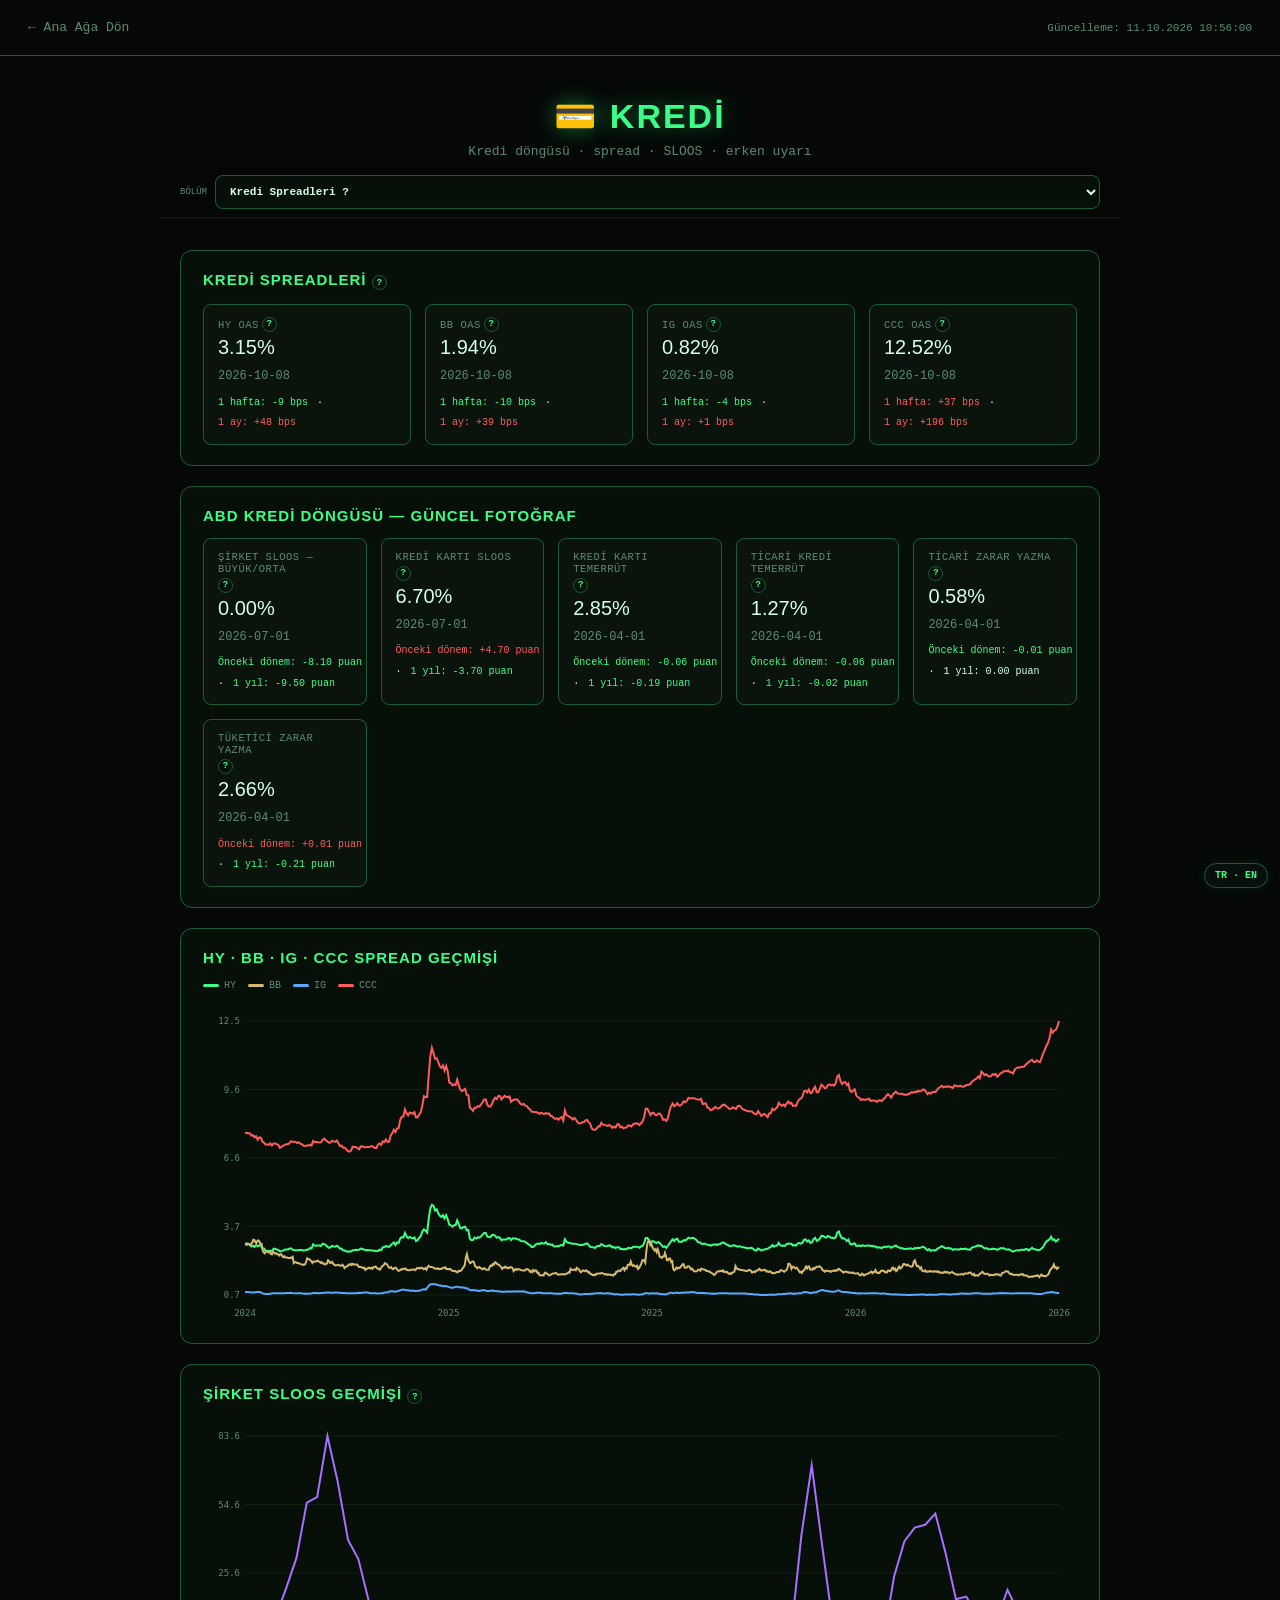
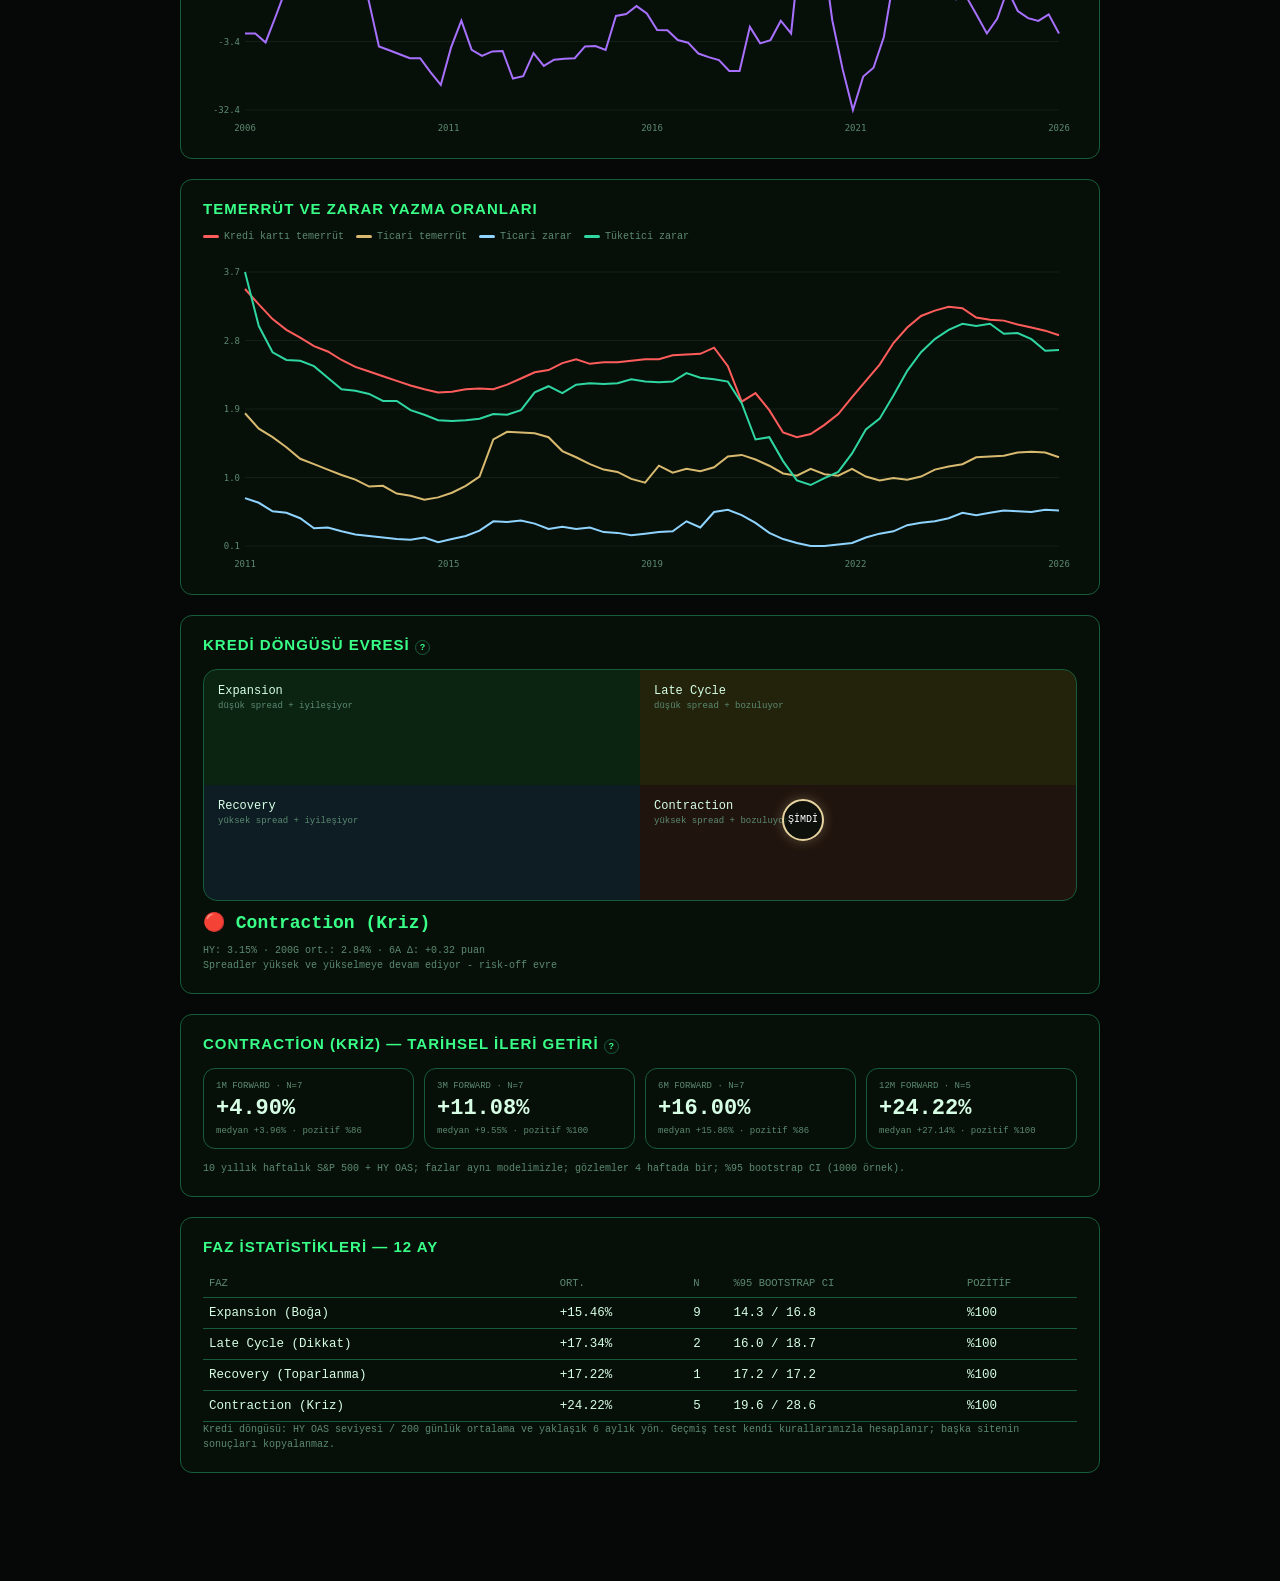
==== commit 13f77a12: "fix: restore credit page JavaScript parsing" ====
--- a/agents/credit.html
+++ b/agents/credit.html
@@ -6,7 +6,7 @@
 function drawLines(id,series){const o=setup(id);if(!o)return;const all=series.flatMap(s=>s.a||[]);if(!all.length)return;const mn=Math.min(...all.map(p=>p.value)),mx=Math.max(...all.map(p=>p.value)),pad={l:42,r:18,t:18,b:28},pw=o.w-pad.l-pad.r,ph=o.h-pad.t-pad.b;o.x.clearRect(0,0,o.w,o.h);for(let i=0;i<5;i++){let y=pad.t+ph*i/4;o.x.strokeStyle='rgba(92,138,114,.14)';o.x.beginPath();o.x.moveTo(pad.l,y);o.x.lineTo(o.w-pad.r,y);o.x.stroke();o.x.fillStyle='#5c8a72';o.x.font='9px monospace';o.x.textAlign='right';o.x.fillText((mx-(mx-mn)*i/4).toFixed(1),pad.l-5,y+3)}series.forEach(s=>{if(!s.a?.length)return;o.x.strokeStyle=s.c;o.x.lineWidth=s.w||2;o.x.beginPath();s.a.forEach((p,i)=>{let xx=pad.l+pw*i/(s.a.length-1),yy=pad.t+ph*(1-(p.value-mn)/(mx-mn||1));i?o.x.lineTo(xx,yy):o.x.moveTo(xx,yy)});o.x.stroke()});const a=series.find(s=>s.a?.length)?.a||[];if(a.length){o.x.fillStyle='#5c8a72';o.x.textAlign='center';[0,.25,.5,.75,1].forEach(q=>{let i=Math.min(a.length-1,Math.round((a.length-1)*q));o.x.fillText((a[i].date||'').slice(0,4),pad.l+pw*q,o.h-7)})}}
 function markerPos(cy){const ch=Number(cy?.direction_axis??cy?.hy_6m_change??0),ratio=Number(cy?.level_axis??1);const clamp=(v,a,b)=>Math.max(a,Math.min(b,v));const x=50+clamp(ch/0.60,-1,1)*35;const y=50+clamp((ratio-1)/0.25,-1,1)*35;return {x:clamp(x,10,90),y:clamp(y,10,90)}}
 function src(){return `<div class="card source-card"><h2>Veri Kaynakları</h2><div class="source-list"><div class="source-item"><div class="source-label">Spreadler</div><div class="source-value">FRED ICE BofA HY, BB, IG ve CCC OAS.</div></div><div class="source-item"><div class="source-label">Banka koşulları</div><div class="source-value">Fed SLOOS: şirket kredileri ve kredi kartı standartları ayrı seriler.</div></div><div class="source-item"><div class="source-label">Temerrüt / zarar</div><div class="source-value">Federal Reserve ticari banka delinquency ve charge-off serileri.</div></div><div class="source-item"><div class="source-label">Rejim testi</div><div class="source-value">Bizim HY OAS / 200 günlük ortalama + 6 aylık yön kuralımız ve Yahoo Finance S&P 500 geçmişi.</div></div></div></div>`}
-async function load(){try{const d=await(await fetch('../data/credit.json?t='+Date.now())).json();updated.textContent='Güncelleme: '+new Date(d.generated_at).toLocaleString('tr-TR');if(d.error)throw Error(d.error);const tr=d.spread_trends||{},cy=d.credit_cycle||{},fs=d.phase_forward_stats||{},cur=(fs.by_phase||{})[fs.current_phase]||{},mp=markerPos(cy);let h=`<div class="card"><h2>Kredi Spreadleri ${tip('OAS yükseldikçe kredi riski/stres artar. Trendler yakın dönem yönü gösterir.')}</h2><div class="stat-grid">${box('HY OAS',d.hy_oas,'%','Nedir? Düşük notlu şirketlerin ek borçlanma faizi. Yükselirse kredi stresi artar; hisse ve kripto için risk iştahı zayıflayabilir.',d.history?.hy,'spread')}${box('BB OAS',d.bb_oas,'%','Nedir? Görece güçlü yüksek getirili BB tahvillerinin risk primi. Yükseliş, daha kaliteli riskli borçlara bile temkinli yaklaşımı gösterir.',d.spread_market_history?.bb,'spread')}${box('IG OAS',d.ig_oas,'%','Nedir? Yatırım yapılabilir notlu şirketlerin risk primi. Yükseliş, kredi sıkışmasının güçlü şirketlere yayıldığına işaret edebilir.',d.history?.ig,'spread')}${box('CCC OAS',d.ccc_oas,'%','Nedir? En kırılgan CCC şirketlerinin ek faiz maliyeti. HY'den hızlı yükselmesi finansal stres için erken uyarıdır.')}</div></div>`;
+async function load(){try{const d=await(await fetch('../data/credit.json?t='+Date.now())).json();updated.textContent='Güncelleme: '+new Date(d.generated_at).toLocaleString('tr-TR');if(d.error)throw Error(d.error);const tr=d.spread_trends||{},cy=d.credit_cycle||{},fs=d.phase_forward_stats||{},cur=(fs.by_phase||{})[fs.current_phase]||{},mp=markerPos(cy);let h=`<div class="card"><h2>Kredi Spreadleri ${tip('OAS yükseldikçe kredi riski/stres artar. Trendler yakın dönem yönü gösterir.')}</h2><div class="stat-grid">${box('HY OAS',d.hy_oas,'%','Nedir? Düşük notlu şirketlerin ek borçlanma faizi. Yükselirse kredi stresi artar; hisse ve kripto için risk iştahı zayıflayabilir.',d.history?.hy,'spread')}${box('BB OAS',d.bb_oas,'%','Nedir? Görece güçlü yüksek getirili BB tahvillerinin risk primi. Yükseliş, daha kaliteli riskli borçlara bile temkinli yaklaşımı gösterir.',d.spread_market_history?.bb,'spread')}${box('IG OAS',d.ig_oas,'%','Nedir? Yatırım yapılabilir notlu şirketlerin risk primi. Yükseliş, kredi sıkışmasının güçlü şirketlere yayıldığına işaret edebilir.',d.history?.ig,'spread')}${box('CCC OAS',d.ccc_oas,'%','Nedir? En kırılgan CCC şirketlerinin ek faiz maliyeti. HY ortalamasından hızlı yükselmesi finansal stres için erken uyarıdır.',d.history?.ccc,'spread')}</div></div>`;
 h+=`<div class="card"><h2>ABD Kredi Döngüsü — Güncel Fotoğraf</h2><div class="stat-grid">${box('Şirket SLOOS — Büyük/Orta',d.sloos_business_large,'%','Nedir? Bankaların şirket kredilerinde sıkılaşma bildiren net oranı. Artması krediye erişimin zorlaştığını, büyümenin baskılanabileceğini gösterir.',d.history?.sloos_business,'quarter')}${box('Kredi Kartı SLOOS',d.sloos_credit_card,'%','Nedir? Kredi kartı koşullarını sıkılaştıran bankaların net oranı. Artış tüketici kredisine erişimin zorlaştığını gösterebilir.',d.history?.sloos_credit_card,'quarter')}${box('Kredi Kartı Temerrüt',d.credit_card_delinquency,'%','Nedir? Gecikmeye düşen kredi kartı borçlarının oranı. Artış hanehalkı ödeme stresine ve tüketim riskine işaret eder.',d.history?.credit_card_delinquency,'quarter')}${box('Ticari Kredi Temerrüt',d.business_delinquency,'%','Nedir? Gecikmiş ticari kredilerin oranı. Artması şirket bilançolarında zorlanma sinyalidir.',d.history?.business_delinquency,'quarter')}${box('Ticari Zarar Yazma',d.business_charge_off,'%','Nedir? Bankaların tahsil edilemez sayıp zarar yazdığı ticari kredi oranı. Artış gerçekleşen kredi kayıplarının büyüdüğünü gösterir.',d.history?.business_charge_off,'quarter')}${box('Tüketici Zarar Yazma',d.consumer_charge_off,'%','Nedir? Bankaların zarar yazdığı tüketici kredileri oranı. Artış hanehalkı kaynaklı kredi kaybını gösterir.',d.history?.consumer_charge_off,'quarter')}</div></div>`;
 h+=`<div class="card chart-card"><h2>HY · BB · IG · CCC Spread Geçmişi</h2><div class="legend"><span><i class="sw" style="background:${C.hy}"></i>HY</span><span><i class="sw" style="background:${C.bb}"></i>BB</span><span><i class="sw" style="background:${C.ig}"></i>IG</span><span><i class="sw" style="background:${C.ccc}"></i>CCC</span></div><canvas id="spreadChart"></canvas></div>`;
 h+=`<div class="card chart-card"><h2>Şirket SLOOS Geçmişi ${tip('Görseldeki %0,0 değerine denk gelen şirket kredisi SLOOS serisi budur; kredi kartı SLOOS ile karıştırılmaz.')}</h2><canvas id="sloosChart"></canvas></div>`;
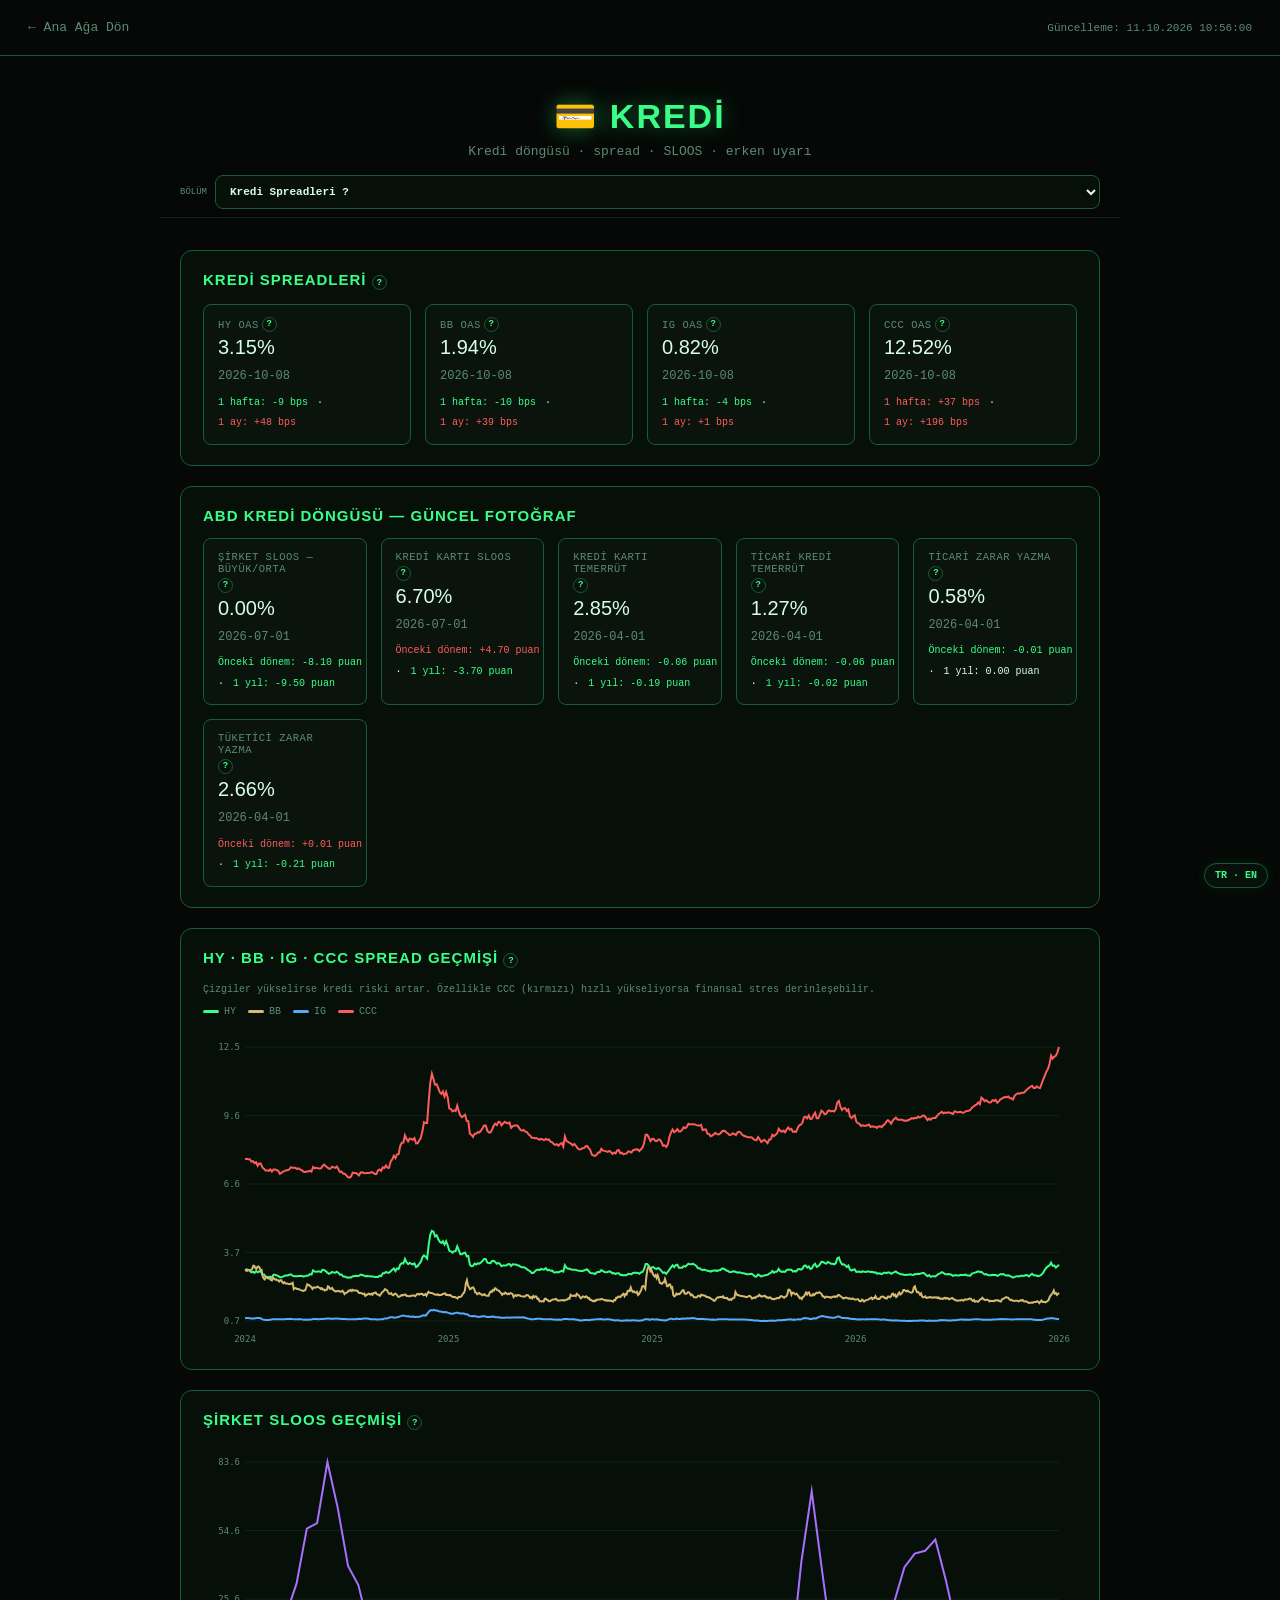
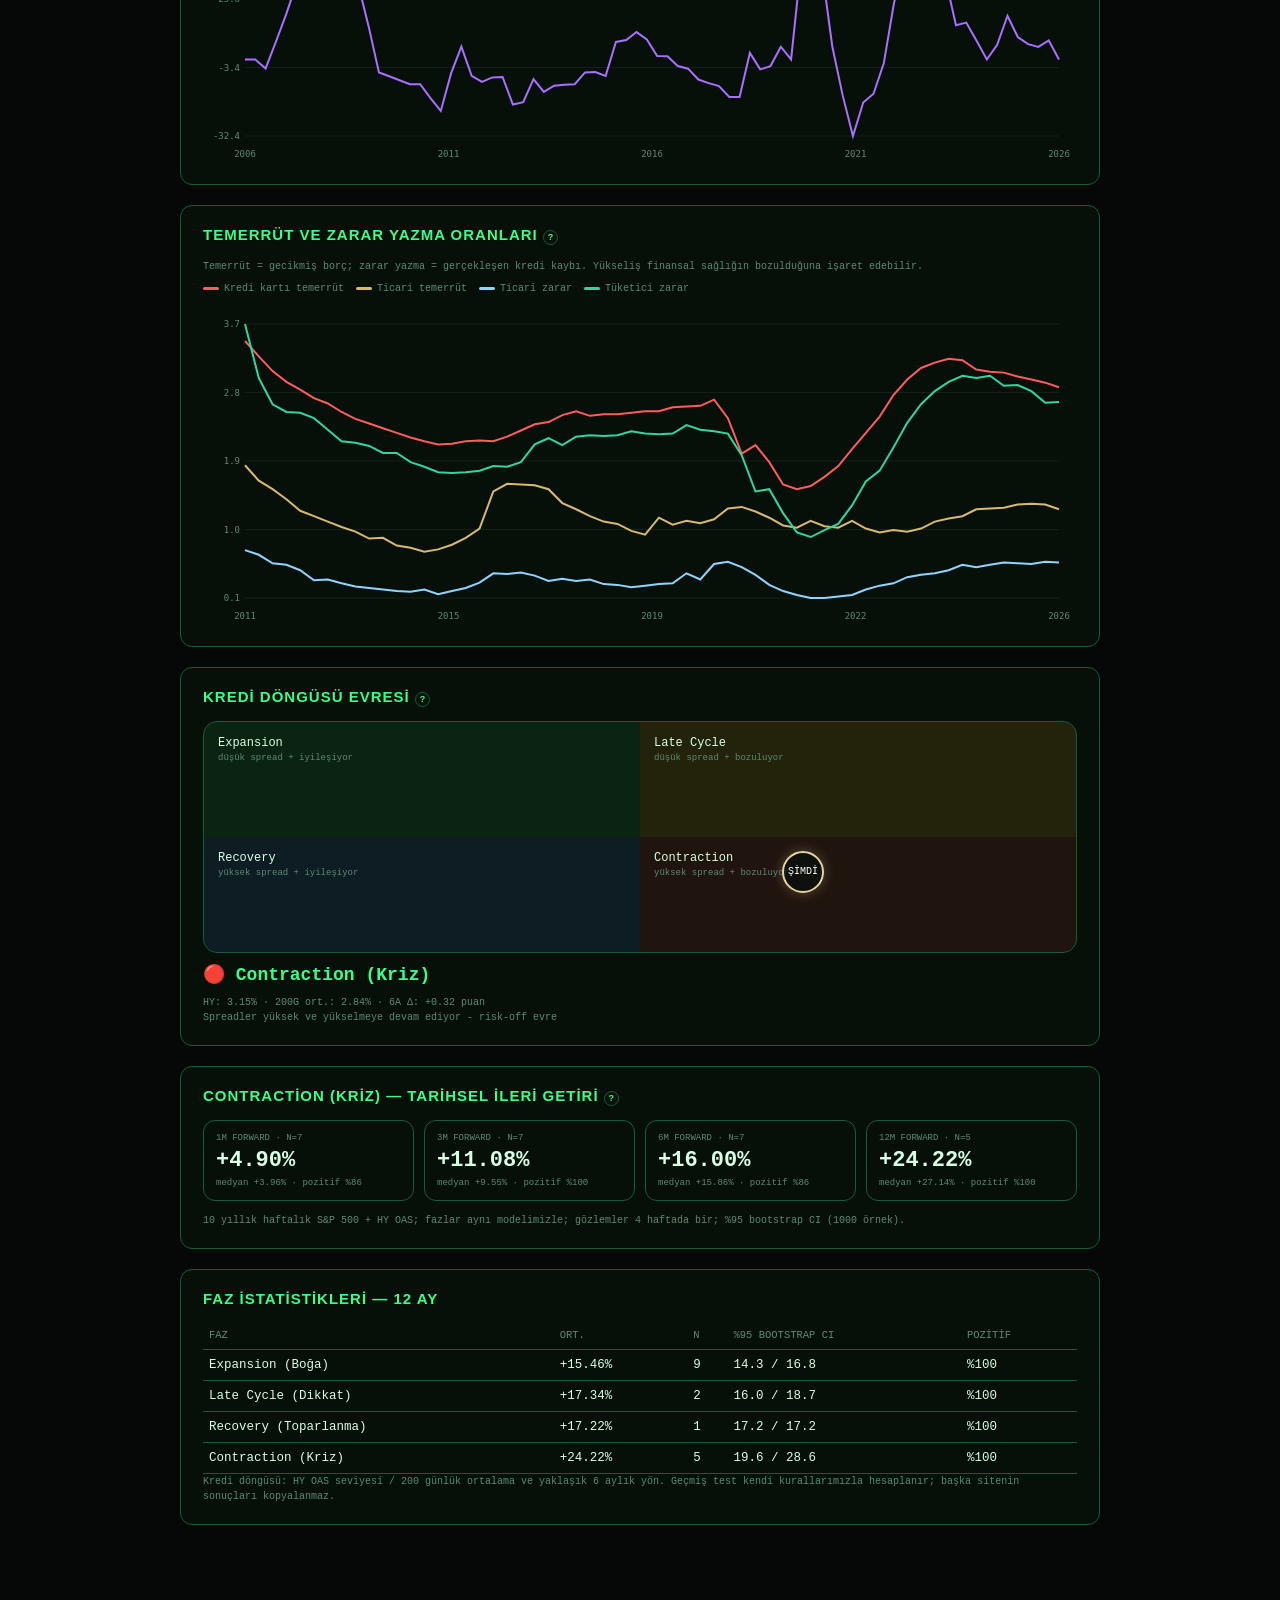
==== commit 52915fa1: "feat: explain credit charts and market implications" ====
--- a/agents/credit.html
+++ b/agents/credit.html
@@ -8,9 +8,9 @@
 function src(){return `<div class="card source-card"><h2>Veri Kaynakları</h2><div class="source-list"><div class="source-item"><div class="source-label">Spreadler</div><div class="source-value">FRED ICE BofA HY, BB, IG ve CCC OAS.</div></div><div class="source-item"><div class="source-label">Banka koşulları</div><div class="source-value">Fed SLOOS: şirket kredileri ve kredi kartı standartları ayrı seriler.</div></div><div class="source-item"><div class="source-label">Temerrüt / zarar</div><div class="source-value">Federal Reserve ticari banka delinquency ve charge-off serileri.</div></div><div class="source-item"><div class="source-label">Rejim testi</div><div class="source-value">Bizim HY OAS / 200 günlük ortalama + 6 aylık yön kuralımız ve Yahoo Finance S&P 500 geçmişi.</div></div></div></div>`}
 async function load(){try{const d=await(await fetch('../data/credit.json?t='+Date.now())).json();updated.textContent='Güncelleme: '+new Date(d.generated_at).toLocaleString('tr-TR');if(d.error)throw Error(d.error);const tr=d.spread_trends||{},cy=d.credit_cycle||{},fs=d.phase_forward_stats||{},cur=(fs.by_phase||{})[fs.current_phase]||{},mp=markerPos(cy);let h=`<div class="card"><h2>Kredi Spreadleri ${tip('OAS yükseldikçe kredi riski/stres artar. Trendler yakın dönem yönü gösterir.')}</h2><div class="stat-grid">${box('HY OAS',d.hy_oas,'%','Nedir? Düşük notlu şirketlerin ek borçlanma faizi. Yükselirse kredi stresi artar; hisse ve kripto için risk iştahı zayıflayabilir.',d.history?.hy,'spread')}${box('BB OAS',d.bb_oas,'%','Nedir? Görece güçlü yüksek getirili BB tahvillerinin risk primi. Yükseliş, daha kaliteli riskli borçlara bile temkinli yaklaşımı gösterir.',d.spread_market_history?.bb,'spread')}${box('IG OAS',d.ig_oas,'%','Nedir? Yatırım yapılabilir notlu şirketlerin risk primi. Yükseliş, kredi sıkışmasının güçlü şirketlere yayıldığına işaret edebilir.',d.history?.ig,'spread')}${box('CCC OAS',d.ccc_oas,'%','Nedir? En kırılgan CCC şirketlerinin ek faiz maliyeti. HY ortalamasından hızlı yükselmesi finansal stres için erken uyarıdır.',d.history?.ccc,'spread')}</div></div>`;
 h+=`<div class="card"><h2>ABD Kredi Döngüsü — Güncel Fotoğraf</h2><div class="stat-grid">${box('Şirket SLOOS — Büyük/Orta',d.sloos_business_large,'%','Nedir? Bankaların şirket kredilerinde sıkılaşma bildiren net oranı. Artması krediye erişimin zorlaştığını, büyümenin baskılanabileceğini gösterir.',d.history?.sloos_business,'quarter')}${box('Kredi Kartı SLOOS',d.sloos_credit_card,'%','Nedir? Kredi kartı koşullarını sıkılaştıran bankaların net oranı. Artış tüketici kredisine erişimin zorlaştığını gösterebilir.',d.history?.sloos_credit_card,'quarter')}${box('Kredi Kartı Temerrüt',d.credit_card_delinquency,'%','Nedir? Gecikmeye düşen kredi kartı borçlarının oranı. Artış hanehalkı ödeme stresine ve tüketim riskine işaret eder.',d.history?.credit_card_delinquency,'quarter')}${box('Ticari Kredi Temerrüt',d.business_delinquency,'%','Nedir? Gecikmiş ticari kredilerin oranı. Artması şirket bilançolarında zorlanma sinyalidir.',d.history?.business_delinquency,'quarter')}${box('Ticari Zarar Yazma',d.business_charge_off,'%','Nedir? Bankaların tahsil edilemez sayıp zarar yazdığı ticari kredi oranı. Artış gerçekleşen kredi kayıplarının büyüdüğünü gösterir.',d.history?.business_charge_off,'quarter')}${box('Tüketici Zarar Yazma',d.consumer_charge_off,'%','Nedir? Bankaların zarar yazdığı tüketici kredileri oranı. Artış hanehalkı kaynaklı kredi kaybını gösterir.',d.history?.consumer_charge_off,'quarter')}</div></div>`;
-h+=`<div class="card chart-card"><h2>HY · BB · IG · CCC Spread Geçmişi</h2><div class="legend"><span><i class="sw" style="background:${C.hy}"></i>HY</span><span><i class="sw" style="background:${C.bb}"></i>BB</span><span><i class="sw" style="background:${C.ig}"></i>IG</span><span><i class="sw" style="background:${C.ccc}"></i>CCC</span></div><canvas id="spreadChart"></canvas></div>`;
-h+=`<div class="card chart-card"><h2>Şirket SLOOS Geçmişi ${tip('Görseldeki %0,0 değerine denk gelen şirket kredisi SLOOS serisi budur; kredi kartı SLOOS ile karıştırılmaz.')}</h2><canvas id="sloosChart"></canvas></div>`;
-h+=`<div class="card chart-card"><h2>Temerrüt ve Zarar Yazma Oranları</h2><div class="legend"><span><i class="sw" style="background:#ff5c5c"></i>Kredi kartı temerrüt</span><span><i class="sw" style="background:#d7b96f"></i>Ticari temerrüt</span><span><i class="sw" style="background:${C.bo}"></i>Ticari zarar</span><span><i class="sw" style="background:${C.co}"></i>Tüketici zarar</span></div><canvas id="stressChart"></canvas></div>`;
+h+=`<div class="card chart-card"><h2>HY · BB · IG · CCC Spread Geçmişi ${tip('Bu grafik şirket tahvillerinin ABD Hazine tahvillerine göre ek faizini gösterir. HY: riskli şirketler, BB: HY içindeki daha güçlüler, IG: yüksek kredi notu, CCC: en kırılgan şirketler. Çizgiler yükselirse kredi stresi artar; özellikle CCC yükselişi riskli varlıklar için uyarıdır. Farklı seviyeler nedeniyle çizgilerin yönünü de karşılaştır.')}</h2><div class="metric-note" style="margin-bottom:9px">Çizgiler yükselirse kredi riski artar. Özellikle CCC (kırmızı) hızlı yükseliyorsa finansal stres derinleşebilir.</div><div class="legend"><span><i class="sw" style="background:${C.hy}"></i>HY</span><span><i class="sw" style="background:${C.bb}"></i>BB</span><span><i class="sw" style="background:${C.ig}"></i>IG</span><span><i class="sw" style="background:${C.ccc}"></i>CCC</span></div><canvas id="spreadChart"></canvas></div>`;
+h+=`<div class="card chart-card"><h2>Şirket SLOOS Geçmişi ${tip('Bankaların büyük ve orta ölçekli şirket kredilerinde standartları sıkılaştıranların net yüzdesi. Sıfırın üzeri net sıkılaşma, altı net gevşeme demektir. Artış şirketlerin krediye erişiminin zorlaştığını ve büyüme baskısını gösterebilir. Çeyreklik anket olduğu için tek gözlem yerine birkaç çeyreklik eğilime bak.')}</h2><canvas id="sloosChart"></canvas></div>`;
+h+=`<div class="card chart-card"><h2>Temerrüt ve Zarar Yazma Oranları ${tip('Temerrüt: vadesi geciken krediler. Zarar yazma: bankaların tahsil edilemez sayıp bilançodan çıkardığı kredi kayıpları. Kredi kartı ve ticari serilerin artışı hanehalkı veya şirket finansmanında bozulmayı gösterebilir. Bunlar gecikmeli ve çeyreklik göstergelerdir.')}</h2><div class="metric-note" style="margin-bottom:9px">Temerrüt = gecikmiş borç; zarar yazma = gerçekleşen kredi kaybı. Yükseliş finansal sağlığın bozulduğuna işaret edebilir.</div><div class="legend"><span><i class="sw" style="background:#ff5c5c"></i>Kredi kartı temerrüt</span><span><i class="sw" style="background:#d7b96f"></i>Ticari temerrüt</span><span><i class="sw" style="background:${C.bo}"></i>Ticari zarar</span><span><i class="sw" style="background:${C.co}"></i>Tüketici zarar</span></div><canvas id="stressChart"></canvas></div>`;
 if(cy.phase){h+=`<div class="card"><h2>Kredi Döngüsü Evresi ${tip('Bizim kuralımız: HY OAS seviyesi 200 günlük ortalamaya göre + yaklaşık 6 aylık yön. İşaretçi bu iki değişkenden canlı hesaplanır.')}</h2><div class="cycle-grid"><div class="quad q-exp">Expansion<br><span class="small">düşük spread + iyileşiyor</span></div><div class="quad q-late">Late Cycle<br><span class="small">düşük spread + bozuluyor</span></div><div class="quad q-rec">Recovery<br><span class="small">yüksek spread + iyileşiyor</span></div><div class="quad q-con">Contraction<br><span class="small">yüksek spread + bozuluyor</span></div><div class="now" style="left:${mp.x.toFixed(1)}%;top:${mp.y.toFixed(1)}%">ŞİMDİ</div></div><div class="phase-title">${cy.emoji||''} ${cy.phase}</div><div class="metric-note">HY: ${cy.hy_now?.toFixed(2)}% · 200G ort.: ${cy.hy_200dma?.toFixed(2)}% · 6A Δ: ${cy.hy_6m_change>=0?'+':''}${cy.hy_6m_change?.toFixed(2)} puan<br>${cy.desc||''}</div></div>`}
 if(fs.current_phase&&Object.keys(cur).length){h+=`<div class="card"><h2>${fs.current_phase} — Tarihsel İleri Getiri ${tip('Başka sitenin rakamlarını kullanmıyoruz. Aynı kredi evresinin bizim tarihsel sınıflandırmamızdaki S&P 500 ileri getirileri.')}</h2><div class="forward-grid">${['1m','3m','6m','12m'].map(k=>{let x=cur[k];return x?`<div class="forward-box"><div class="small">${k.toUpperCase()} FORWARD · N=${x.n}</div><div class="v">${x.mean>=0?'+':''}${x.mean.toFixed(2)}%</div><div class="small">medyan ${x.median>=0?'+':''}${x.median.toFixed(2)}% · pozitif %${x.positive_pct.toFixed(0)}</div></div>`:''}).join('')}</div><div class="metric-note" style="margin-top:12px">${fs.method||''}</div></div>`}
 if(fs.by_phase){h+=`<div class="card"><h2>Faz İstatistikleri — 12 Ay</h2><div class="table-wrap"><table class="warnings"><tr><th>Faz</th><th>Ort.</th><th>N</th><th>%95 Bootstrap CI</th><th>Pozitif</th></tr>${Object.entries(fs.by_phase).map(([p,v])=>{let x=v['12m'];return x?`<tr><td>${p}</td><td>${x.mean>=0?'+':''}${x.mean.toFixed(2)}%</td><td>${x.n}</td><td>${x.ci95[0].toFixed(1)} / ${x.ci95[1].toFixed(1)}</td><td>%${x.positive_pct.toFixed(0)}</td></tr>`:''}).join('')}</table></div><div class="metric-note">${d.method_note||''}</div></div>`}
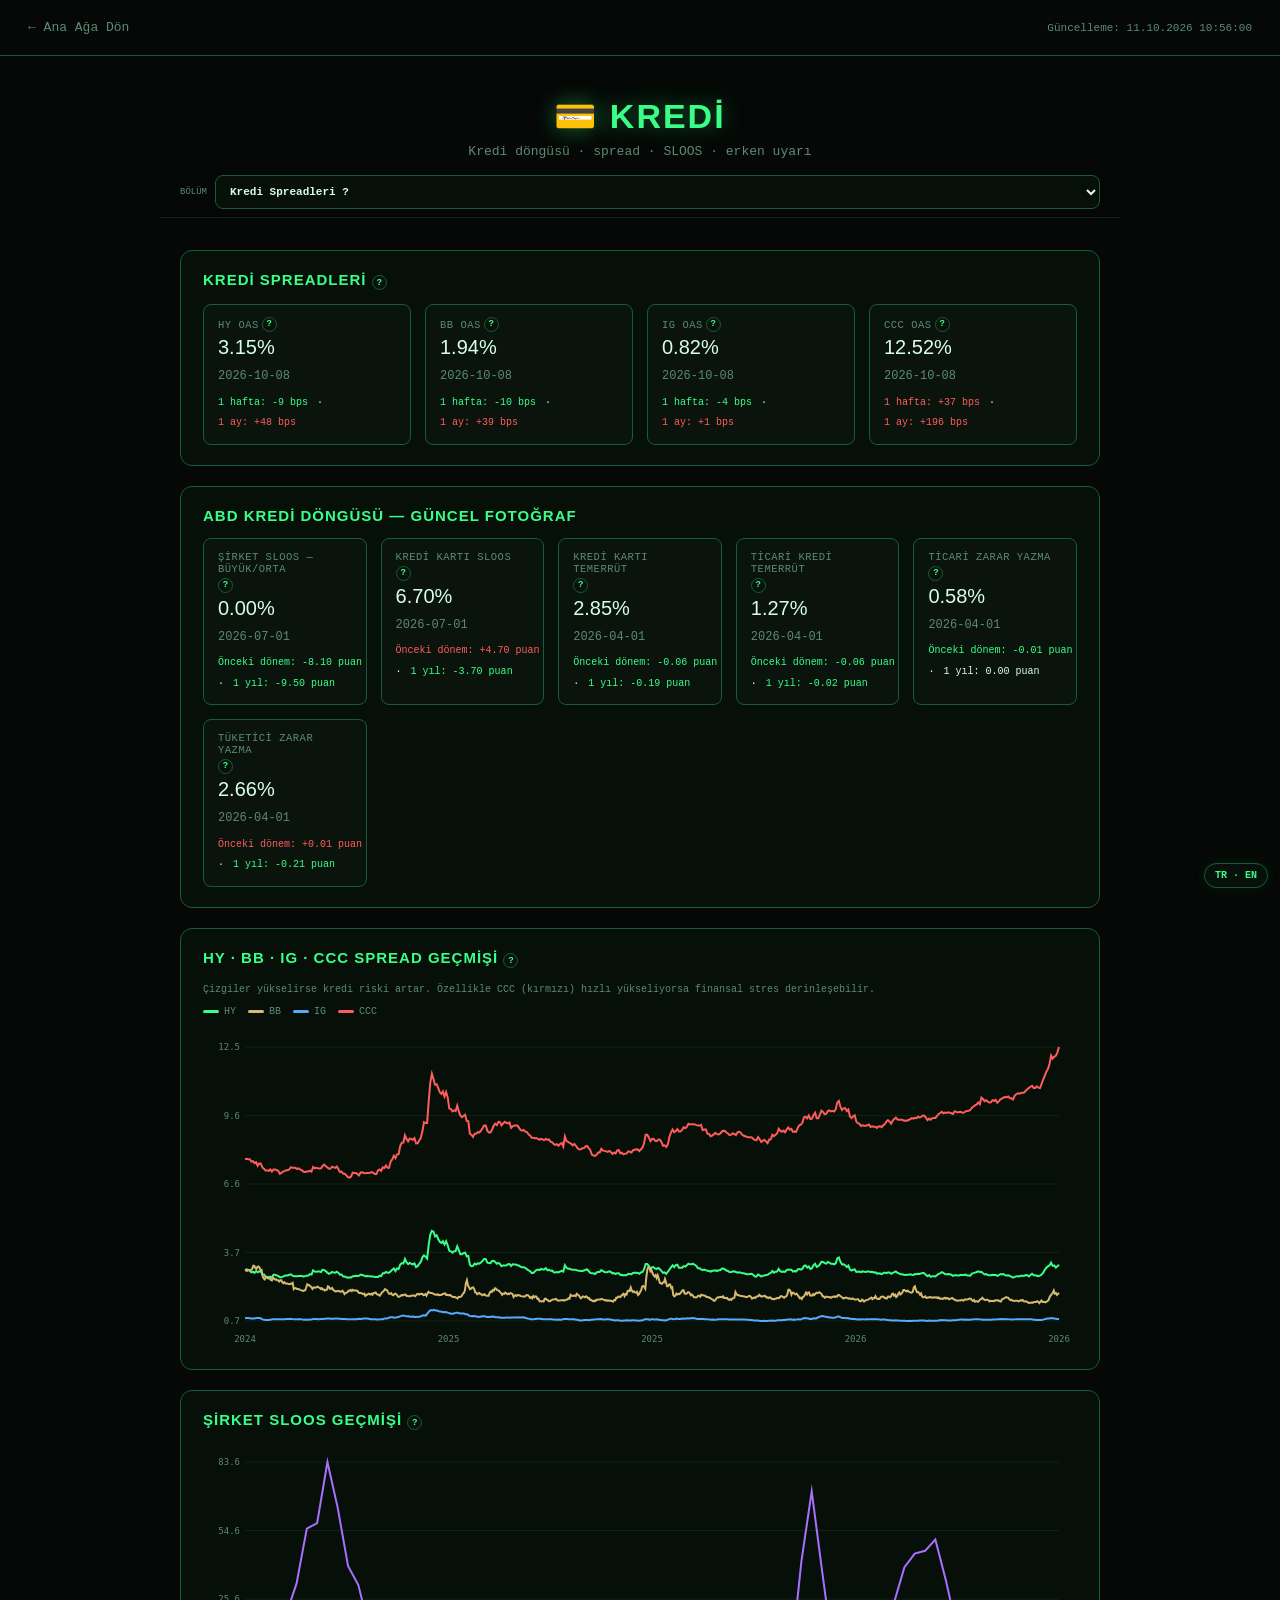
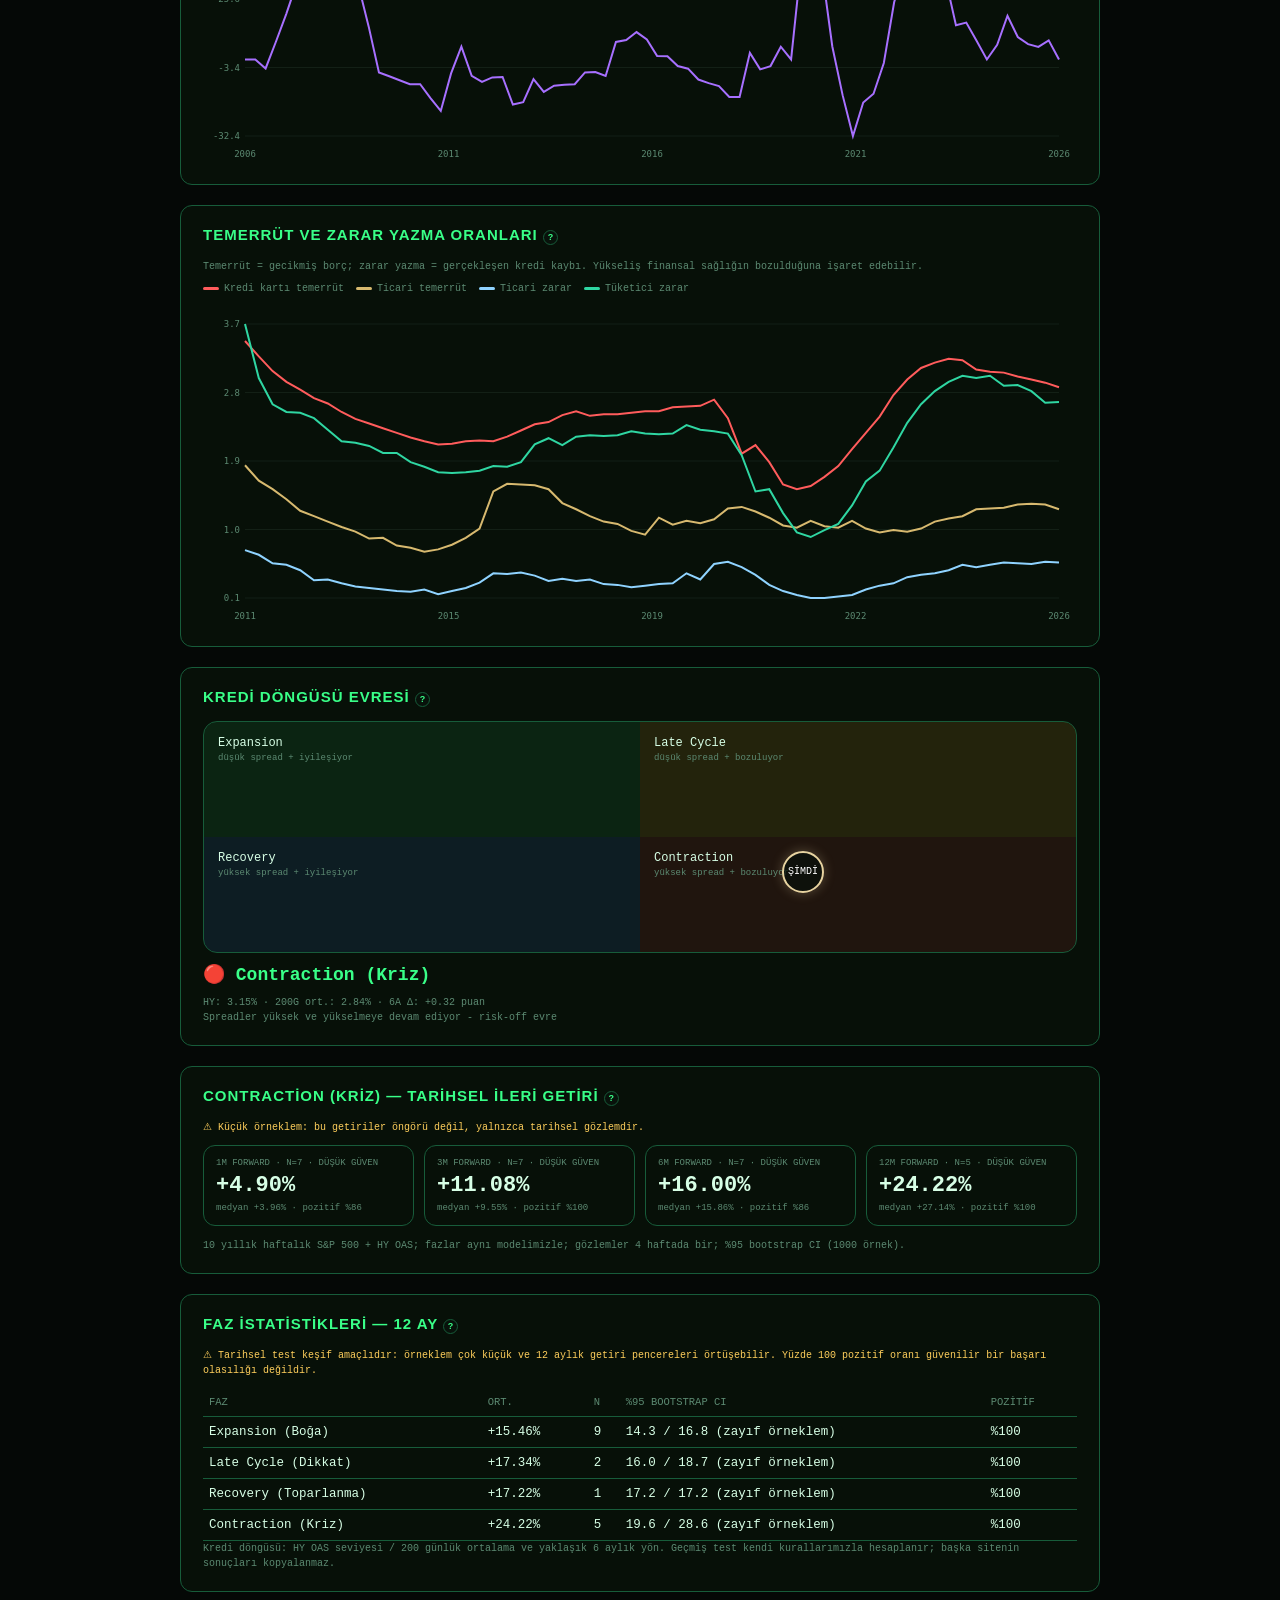
==== commit 441c4ee7: "fix: label credit backtest uncertainty and explain phase statistics" ====
--- a/agents/credit.html
+++ b/agents/credit.html
@@ -11,8 +11,8 @@
 h+=`<div class="card chart-card"><h2>HY · BB · IG · CCC Spread Geçmişi ${tip('Bu grafik şirket tahvillerinin ABD Hazine tahvillerine göre ek faizini gösterir. HY: riskli şirketler, BB: HY içindeki daha güçlüler, IG: yüksek kredi notu, CCC: en kırılgan şirketler. Çizgiler yükselirse kredi stresi artar; özellikle CCC yükselişi riskli varlıklar için uyarıdır. Farklı seviyeler nedeniyle çizgilerin yönünü de karşılaştır.')}</h2><div class="metric-note" style="margin-bottom:9px">Çizgiler yükselirse kredi riski artar. Özellikle CCC (kırmızı) hızlı yükseliyorsa finansal stres derinleşebilir.</div><div class="legend"><span><i class="sw" style="background:${C.hy}"></i>HY</span><span><i class="sw" style="background:${C.bb}"></i>BB</span><span><i class="sw" style="background:${C.ig}"></i>IG</span><span><i class="sw" style="background:${C.ccc}"></i>CCC</span></div><canvas id="spreadChart"></canvas></div>`;
 h+=`<div class="card chart-card"><h2>Şirket SLOOS Geçmişi ${tip('Bankaların büyük ve orta ölçekli şirket kredilerinde standartları sıkılaştıranların net yüzdesi. Sıfırın üzeri net sıkılaşma, altı net gevşeme demektir. Artış şirketlerin krediye erişiminin zorlaştığını ve büyüme baskısını gösterebilir. Çeyreklik anket olduğu için tek gözlem yerine birkaç çeyreklik eğilime bak.')}</h2><canvas id="sloosChart"></canvas></div>`;
 h+=`<div class="card chart-card"><h2>Temerrüt ve Zarar Yazma Oranları ${tip('Temerrüt: vadesi geciken krediler. Zarar yazma: bankaların tahsil edilemez sayıp bilançodan çıkardığı kredi kayıpları. Kredi kartı ve ticari serilerin artışı hanehalkı veya şirket finansmanında bozulmayı gösterebilir. Bunlar gecikmeli ve çeyreklik göstergelerdir.')}</h2><div class="metric-note" style="margin-bottom:9px">Temerrüt = gecikmiş borç; zarar yazma = gerçekleşen kredi kaybı. Yükseliş finansal sağlığın bozulduğuna işaret edebilir.</div><div class="legend"><span><i class="sw" style="background:#ff5c5c"></i>Kredi kartı temerrüt</span><span><i class="sw" style="background:#d7b96f"></i>Ticari temerrüt</span><span><i class="sw" style="background:${C.bo}"></i>Ticari zarar</span><span><i class="sw" style="background:${C.co}"></i>Tüketici zarar</span></div><canvas id="stressChart"></canvas></div>`;
-if(cy.phase){h+=`<div class="card"><h2>Kredi Döngüsü Evresi ${tip('Bizim kuralımız: HY OAS seviyesi 200 günlük ortalamaya göre + yaklaşık 6 aylık yön. İşaretçi bu iki değişkenden canlı hesaplanır.')}</h2><div class="cycle-grid"><div class="quad q-exp">Expansion<br><span class="small">düşük spread + iyileşiyor</span></div><div class="quad q-late">Late Cycle<br><span class="small">düşük spread + bozuluyor</span></div><div class="quad q-rec">Recovery<br><span class="small">yüksek spread + iyileşiyor</span></div><div class="quad q-con">Contraction<br><span class="small">yüksek spread + bozuluyor</span></div><div class="now" style="left:${mp.x.toFixed(1)}%;top:${mp.y.toFixed(1)}%">ŞİMDİ</div></div><div class="phase-title">${cy.emoji||''} ${cy.phase}</div><div class="metric-note">HY: ${cy.hy_now?.toFixed(2)}% · 200G ort.: ${cy.hy_200dma?.toFixed(2)}% · 6A Δ: ${cy.hy_6m_change>=0?'+':''}${cy.hy_6m_change?.toFixed(2)} puan<br>${cy.desc||''}</div></div>`}
-if(fs.current_phase&&Object.keys(cur).length){h+=`<div class="card"><h2>${fs.current_phase} — Tarihsel İleri Getiri ${tip('Başka sitenin rakamlarını kullanmıyoruz. Aynı kredi evresinin bizim tarihsel sınıflandırmamızdaki S&P 500 ileri getirileri.')}</h2><div class="forward-grid">${['1m','3m','6m','12m'].map(k=>{let x=cur[k];return x?`<div class="forward-box"><div class="small">${k.toUpperCase()} FORWARD · N=${x.n}</div><div class="v">${x.mean>=0?'+':''}${x.mean.toFixed(2)}%</div><div class="small">medyan ${x.median>=0?'+':''}${x.median.toFixed(2)}% · pozitif %${x.positive_pct.toFixed(0)}</div></div>`:''}).join('')}</div><div class="metric-note" style="margin-top:12px">${fs.method||''}</div></div>`}
-if(fs.by_phase){h+=`<div class="card"><h2>Faz İstatistikleri — 12 Ay</h2><div class="table-wrap"><table class="warnings"><tr><th>Faz</th><th>Ort.</th><th>N</th><th>%95 Bootstrap CI</th><th>Pozitif</th></tr>${Object.entries(fs.by_phase).map(([p,v])=>{let x=v['12m'];return x?`<tr><td>${p}</td><td>${x.mean>=0?'+':''}${x.mean.toFixed(2)}%</td><td>${x.n}</td><td>${x.ci95[0].toFixed(1)} / ${x.ci95[1].toFixed(1)}</td><td>%${x.positive_pct.toFixed(0)}</td></tr>`:''}).join('')}</table></div><div class="metric-note">${d.method_note||''}</div></div>`}
+if(cy.phase){h+=`<div class="card"><h2>Kredi Döngüsü Evresi ${tip('Bu, resmî ekonomik kriz ilanı değildir. HY OAS 200 günlük ortalamasının üstünde ve 6 aylık yönü yukarıysa model Contraction der. Kredi stresi artışını gösterir, resesyonu veya hisse düşüşünü garanti etmez.')}</h2><div class="cycle-grid"><div class="quad q-exp">Expansion<br><span class="small">düşük spread + iyileşiyor</span></div><div class="quad q-late">Late Cycle<br><span class="small">düşük spread + bozuluyor</span></div><div class="quad q-rec">Recovery<br><span class="small">yüksek spread + iyileşiyor</span></div><div class="quad q-con">Contraction<br><span class="small">yüksek spread + bozuluyor</span></div><div class="now" style="left:${mp.x.toFixed(1)}%;top:${mp.y.toFixed(1)}%">ŞİMDİ</div></div><div class="phase-title">${cy.emoji||''} ${cy.phase}</div><div class="metric-note">HY: ${cy.hy_now?.toFixed(2)}% · 200G ort.: ${cy.hy_200dma?.toFixed(2)}% · 6A Δ: ${cy.hy_6m_change>=0?'+':''}${cy.hy_6m_change?.toFixed(2)} puan<br>${cy.desc||''}</div></div>`}
+if(fs.current_phase&&Object.keys(cur).length){h+=`<div class="card"><h2>${fs.current_phase} — Tarihsel İleri Getiri ${tip('Bu rakamlar modelimizin geçmişte aynı evreye girdiği tarihlerden sonraki S&P 500 getirilerinin ortalamasıdır; geleceğe dönük tahmin değildir. N, kullanılan gözlem sayısıdır. N 30 altında olduğunda sonuçlar güvenilir değildir; örtüşen getiri dönemleri bağımsız gözlem sayısını da azaltır.')}</h2><div class="metric-note" style="margin-bottom:10px;color:#ffcf5c">⚠ Küçük örneklem: bu getiriler öngörü değil, yalnızca tarihsel gözlemdir.</div><div class="forward-grid">${['1m','3m','6m','12m'].map(k=>{let x=cur[k];return x?`<div class="forward-box"><div class="small">${k.toUpperCase()} FORWARD · N=${x.n} · ${x.n<30?'DÜŞÜK GÜVEN':'TARİHSEL'}</div><div class="v">${x.mean>=0?'+':''}${x.mean.toFixed(2)}%</div><div class="small">medyan ${x.median>=0?'+':''}${x.median.toFixed(2)}% · pozitif %${x.positive_pct.toFixed(0)}</div></div>`:''}).join('')}</div><div class="metric-note" style="margin-top:12px">${fs.method||''}</div></div>`}
+if(fs.by_phase){h+=`<div class="card"><h2>Faz İstatistikleri — 12 Ay ${tip('Ort.: fazdan 12 ay sonraki ortalama S&P 500 fiyat getirisi. N: örnek sayısı. Pozitif: artıda kapanan örnek yüzdesi. Bootstrap CI: örneklemden yeniden örnekleyerek hesaplanan aralık; N küçükse yanıltıcı derecede dar olabilir. Sonuçlar ileriye dönük garanti değildir.')}</h2><div class="metric-note" style="margin-bottom:10px;color:#ffcf5c">⚠ Tarihsel test keşif amaçlıdır: örneklem çok küçük ve 12 aylık getiri pencereleri örtüşebilir. Yüzde 100 pozitif oranı güvenilir bir başarı olasılığı değildir.</div><div class="table-wrap"><table class="warnings"><tr><th>Faz</th><th>Ort.</th><th>N</th><th>%95 Bootstrap CI</th><th>Pozitif</th></tr>${Object.entries(fs.by_phase).map(([p,v])=>{let x=v['12m'];return x?`<tr><td>${p}</td><td>${x.mean>=0?'+':''}${x.mean.toFixed(2)}%</td><td>${x.n}</td><td>${x.ci95[0].toFixed(1)} / ${x.ci95[1].toFixed(1)}${x.n<30?' (zayıf örneklem)':''}</td><td>%${x.positive_pct.toFixed(0)}</td></tr>`:''}).join('')}</table></div><div class="metric-note">${d.method_note||''}</div></div>`}
 content.innerHTML=h+src();requestAnimationFrame(()=>{drawLines('spreadChart',[{a:d.history?.hy,c:C.hy},{a:(d.spread_market_history||{}).bb,c:C.bb},{a:d.history?.ig,c:C.ig},{a:d.history?.ccc,c:C.ccc}]);drawLines('sloosChart',[{a:d.history?.sloos_business,c:C.biz}]);drawLines('stressChart',[{a:d.history?.credit_card_delinquency,c:'#ff5c5c'},{a:d.history?.business_delinquency,c:'#d7b96f'},{a:d.history?.business_charge_off,c:C.bo},{a:d.history?.consumer_charge_off,c:C.co}])});}catch(e){content.innerHTML=`<div class="error-box">⚠️ ${e.message}</div>`+src()}}load();
 </script><script src="../section_nav.js"></script></body></html>
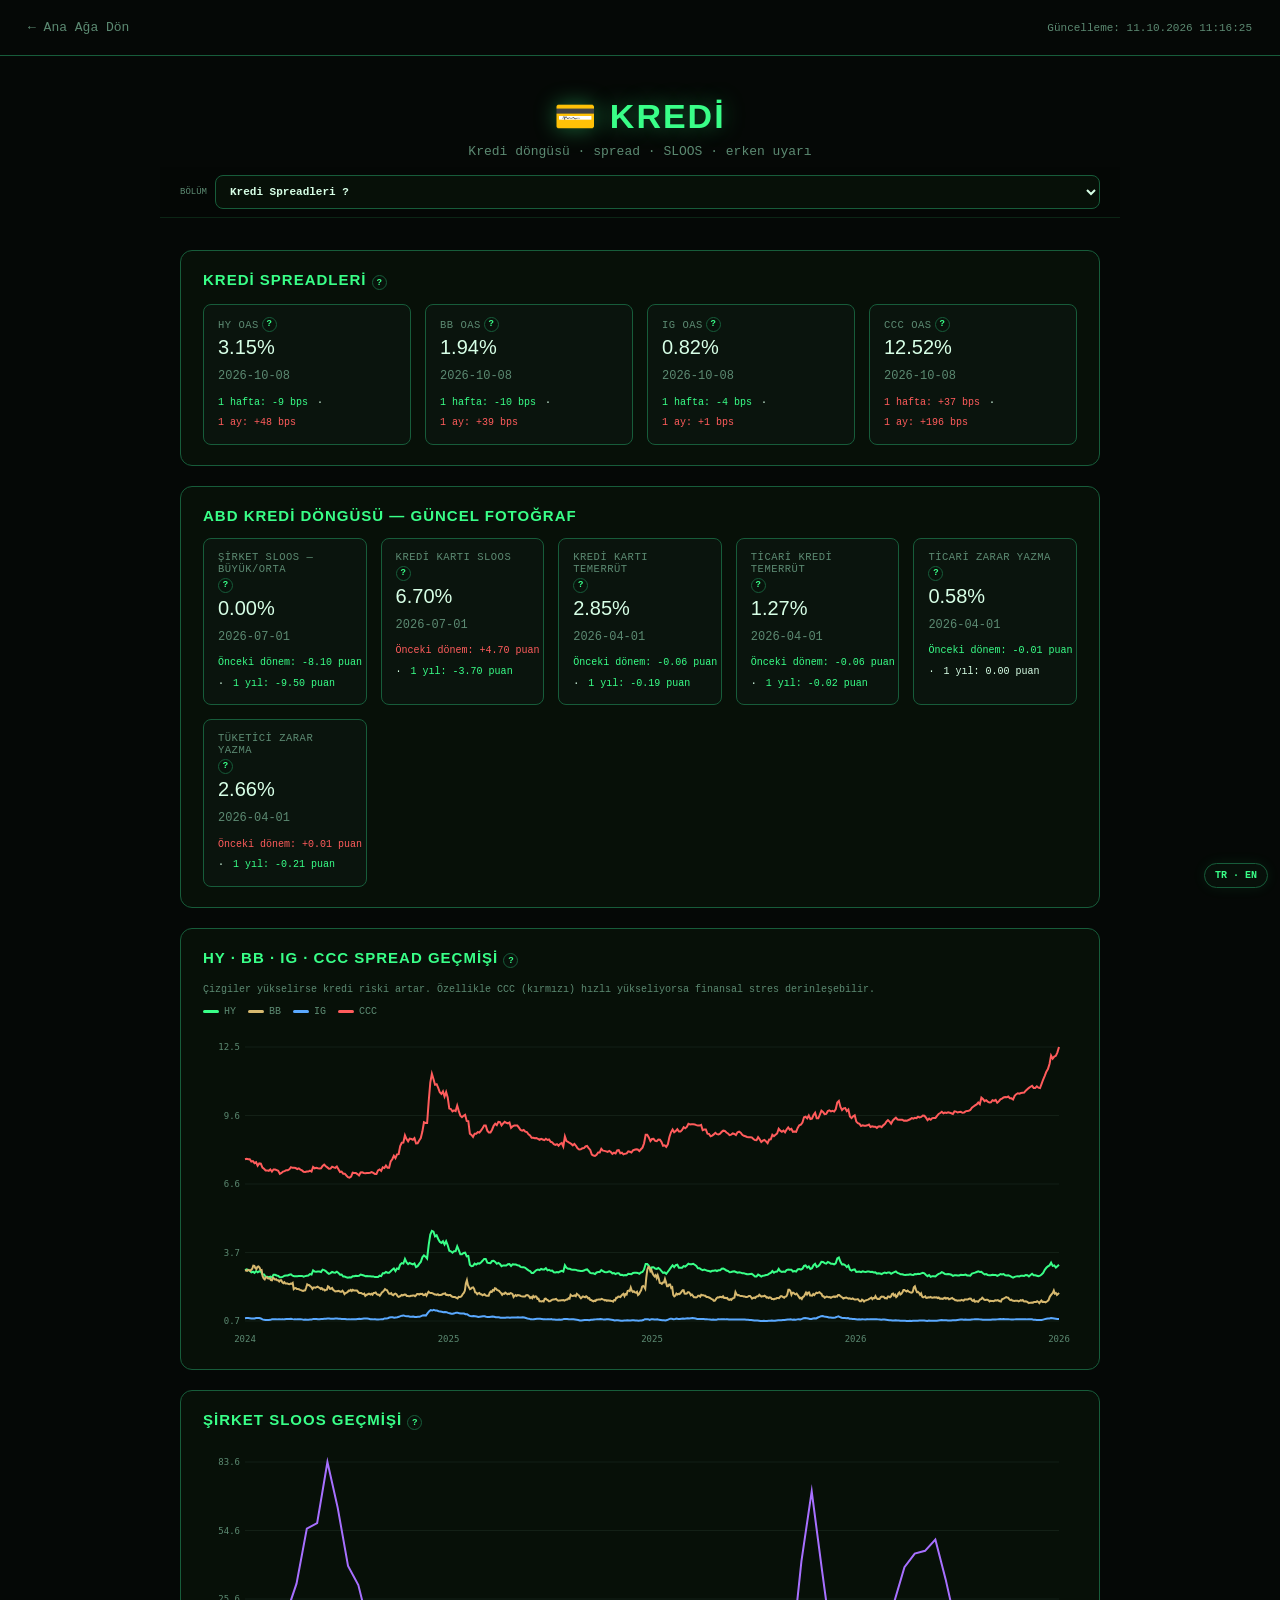
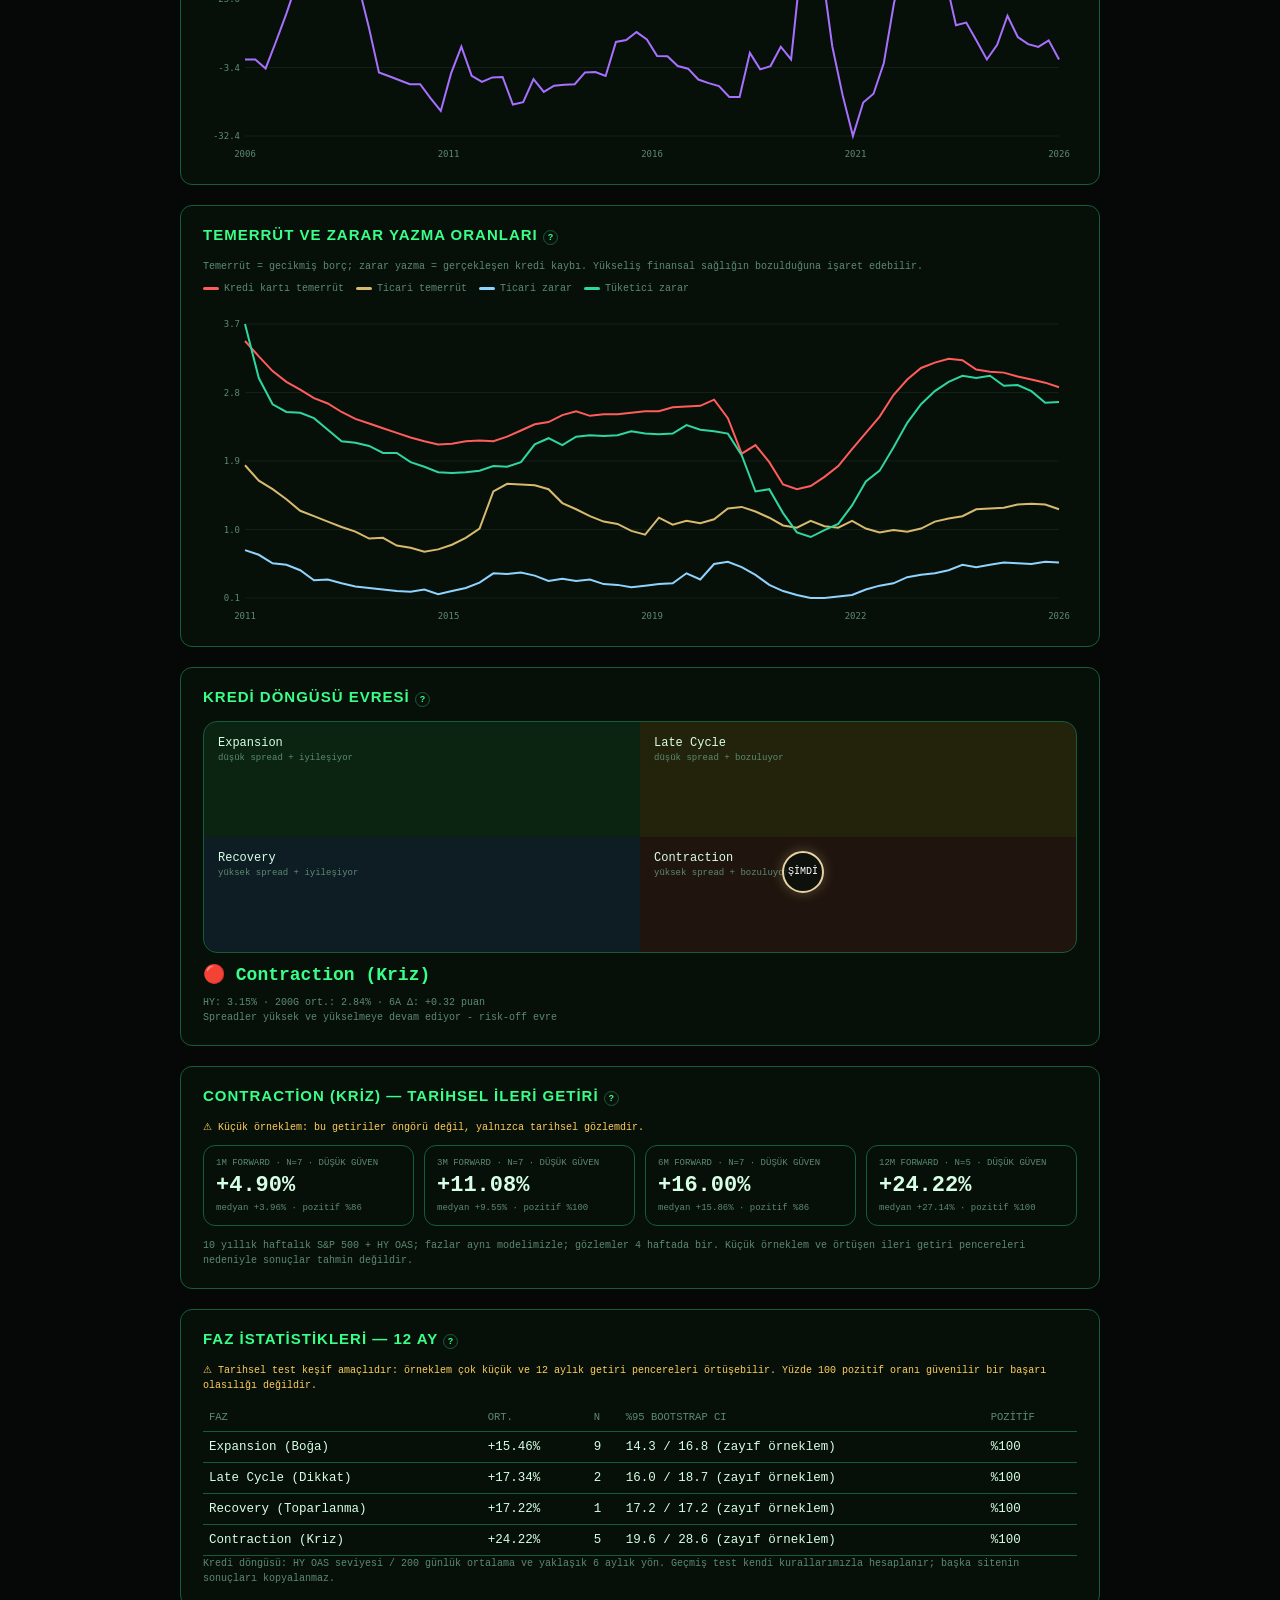
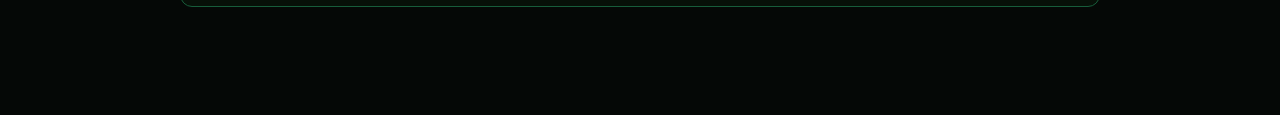
==== commit 446a79bf: "feat: interactive credit signal-age comparison" ====
--- a/agents/credit.html
+++ b/agents/credit.html
@@ -12,7 +12,8 @@
 h+=`<div class="card chart-card"><h2>Şirket SLOOS Geçmişi ${tip('Bankaların büyük ve orta ölçekli şirket kredilerinde standartları sıkılaştıranların net yüzdesi. Sıfırın üzeri net sıkılaşma, altı net gevşeme demektir. Artış şirketlerin krediye erişiminin zorlaştığını ve büyüme baskısını gösterebilir. Çeyreklik anket olduğu için tek gözlem yerine birkaç çeyreklik eğilime bak.')}</h2><canvas id="sloosChart"></canvas></div>`;
 h+=`<div class="card chart-card"><h2>Temerrüt ve Zarar Yazma Oranları ${tip('Temerrüt: vadesi geciken krediler. Zarar yazma: bankaların tahsil edilemez sayıp bilançodan çıkardığı kredi kayıpları. Kredi kartı ve ticari serilerin artışı hanehalkı veya şirket finansmanında bozulmayı gösterebilir. Bunlar gecikmeli ve çeyreklik göstergelerdir.')}</h2><div class="metric-note" style="margin-bottom:9px">Temerrüt = gecikmiş borç; zarar yazma = gerçekleşen kredi kaybı. Yükseliş finansal sağlığın bozulduğuna işaret edebilir.</div><div class="legend"><span><i class="sw" style="background:#ff5c5c"></i>Kredi kartı temerrüt</span><span><i class="sw" style="background:#d7b96f"></i>Ticari temerrüt</span><span><i class="sw" style="background:${C.bo}"></i>Ticari zarar</span><span><i class="sw" style="background:${C.co}"></i>Tüketici zarar</span></div><canvas id="stressChart"></canvas></div>`;
 if(cy.phase){h+=`<div class="card"><h2>Kredi Döngüsü Evresi ${tip('Bu, resmî ekonomik kriz ilanı değildir. HY OAS 200 günlük ortalamasının üstünde ve 6 aylık yönü yukarıysa model Contraction der. Kredi stresi artışını gösterir, resesyonu veya hisse düşüşünü garanti etmez.')}</h2><div class="cycle-grid"><div class="quad q-exp">Expansion<br><span class="small">düşük spread + iyileşiyor</span></div><div class="quad q-late">Late Cycle<br><span class="small">düşük spread + bozuluyor</span></div><div class="quad q-rec">Recovery<br><span class="small">yüksek spread + iyileşiyor</span></div><div class="quad q-con">Contraction<br><span class="small">yüksek spread + bozuluyor</span></div><div class="now" style="left:${mp.x.toFixed(1)}%;top:${mp.y.toFixed(1)}%">ŞİMDİ</div></div><div class="phase-title">${cy.emoji||''} ${cy.phase}</div><div class="metric-note">HY: ${cy.hy_now?.toFixed(2)}% · 200G ort.: ${cy.hy_200dma?.toFixed(2)}% · 6A Δ: ${cy.hy_6m_change>=0?'+':''}${cy.hy_6m_change?.toFixed(2)} puan<br>${cy.desc||''}</div></div>`}
+const st=d.signal_timing||{};if(st.available){const fmt=x=>x?((x.mean>=0?'+':'')+x.mean.toFixed(2)+'%'):'—';h+=`<div class="card" id="signalTiming"><h2>🕒 Sinyal Yaşı ve Bugünden İtibaren Tarihsel Test ${tip('İlk sinyal ile bugün aynı şey değildir. Buradaki karşılaştırma, geçmişte aynı evrenin benzer haftasında bulunan tarihlerden SONRA ne olduğunu gösterir. Haftalık veri kullanıldığı için sinyal yaşı yaklaşık hesaplanır. Bir sonraki haftadan giriş varsayılır; geleceği bilme hatası azaltılır, tamamen ortadan kaldırıldığı iddia edilmez.')}</h2><div class="stat-grid"><div class="stat-box"><div class="label">İlk gözlenen sinyal</div><div class="value" style="font-size:18px">${st.signal_start||'—'}</div><div class="note">Haftalık gözlem</div></div><div class="stat-box"><div class="label">Sinyal yaşı</div><div class="value">${st.age_weeks} hafta</div><div class="note">Son gözlem: ${st.last_observation}</div></div><div class="stat-box"><div class="label">Tarihsel bağımsız evre</div><div class="value">${st.episode_count}</div><div class="note">Ardışık haftalar tek olay</div></div></div><div style="display:flex;gap:8px;flex-wrap:wrap;margin:14px 0"><button type="button" id="stageNow" class="signal-mode-btn" style="cursor:pointer;padding:9px 12px;border:1px solid #39ff88;border-radius:8px;background:#123621;color:#39ff88">Bugünkü aşamadan</button><button type="button" id="stageStart" class="signal-mode-btn" style="cursor:pointer;padding:9px 12px;border:1px solid #28583c;border-radius:8px;background:transparent;color:#9acbad">İlk sinyalden</button></div><div id="timingResults"></div><div class="metric-note" style="margin-top:12px">${st.method||''}</div></div>`;window._creditSignalTiming=st}
 if(fs.current_phase&&Object.keys(cur).length){h+=`<div class="card"><h2>${fs.current_phase} — Tarihsel İleri Getiri ${tip('Bu rakamlar modelimizin geçmişte aynı evreye girdiği tarihlerden sonraki S&P 500 getirilerinin ortalamasıdır; geleceğe dönük tahmin değildir. N, kullanılan gözlem sayısıdır. N 30 altında olduğunda sonuçlar güvenilir değildir; örtüşen getiri dönemleri bağımsız gözlem sayısını da azaltır.')}</h2><div class="metric-note" style="margin-bottom:10px;color:#ffcf5c">⚠ Küçük örneklem: bu getiriler öngörü değil, yalnızca tarihsel gözlemdir.</div><div class="forward-grid">${['1m','3m','6m','12m'].map(k=>{let x=cur[k];return x?`<div class="forward-box"><div class="small">${k.toUpperCase()} FORWARD · N=${x.n} · ${x.n<30?'DÜŞÜK GÜVEN':'TARİHSEL'}</div><div class="v">${x.mean>=0?'+':''}${x.mean.toFixed(2)}%</div><div class="small">medyan ${x.median>=0?'+':''}${x.median.toFixed(2)}% · pozitif %${x.positive_pct.toFixed(0)}</div></div>`:''}).join('')}</div><div class="metric-note" style="margin-top:12px">${fs.method||''}</div></div>`}
 if(fs.by_phase){h+=`<div class="card"><h2>Faz İstatistikleri — 12 Ay ${tip('Ort.: fazdan 12 ay sonraki ortalama S&P 500 fiyat getirisi. N: örnek sayısı. Pozitif: artıda kapanan örnek yüzdesi. Bootstrap CI: örneklemden yeniden örnekleyerek hesaplanan aralık; N küçükse yanıltıcı derecede dar olabilir. Sonuçlar ileriye dönük garanti değildir.')}</h2><div class="metric-note" style="margin-bottom:10px;color:#ffcf5c">⚠ Tarihsel test keşif amaçlıdır: örneklem çok küçük ve 12 aylık getiri pencereleri örtüşebilir. Yüzde 100 pozitif oranı güvenilir bir başarı olasılığı değildir.</div><div class="table-wrap"><table class="warnings"><tr><th>Faz</th><th>Ort.</th><th>N</th><th>%95 Bootstrap CI</th><th>Pozitif</th></tr>${Object.entries(fs.by_phase).map(([p,v])=>{let x=v['12m'];return x?`<tr><td>${p}</td><td>${x.mean>=0?'+':''}${x.mean.toFixed(2)}%</td><td>${x.n}</td><td>${x.ci95[0].toFixed(1)} / ${x.ci95[1].toFixed(1)}${x.n<30?' (zayıf örneklem)':''}</td><td>%${x.positive_pct.toFixed(0)}</td></tr>`:''}).join('')}</table></div><div class="metric-note">${d.method_note||''}</div></div>`}
-content.innerHTML=h+src();requestAnimationFrame(()=>{drawLines('spreadChart',[{a:d.history?.hy,c:C.hy},{a:(d.spread_market_history||{}).bb,c:C.bb},{a:d.history?.ig,c:C.ig},{a:d.history?.ccc,c:C.ccc}]);drawLines('sloosChart',[{a:d.history?.sloos_business,c:C.biz}]);drawLines('stressChart',[{a:d.history?.credit_card_delinquency,c:'#ff5c5c'},{a:d.history?.business_delinquency,c:'#d7b96f'},{a:d.history?.business_charge_off,c:C.bo},{a:d.history?.consumer_charge_off,c:C.co}])});}catch(e){content.innerHTML=`<div class="error-box">⚠️ ${e.message}</div>`+src()}}load();
+content.innerHTML=h+src();const timing=window._creditSignalTiming;if(timing){const panel=document.getElementById('timingResults');const render=(mode)=>{const data=mode==='now'?timing.from_current_stage:timing.from_start;panel.innerHTML='<div class="metric-note" style="margin-bottom:10px">'+(mode==='now'?'Geçmişte aynı evrenin benzer haftasından itibaren':'Geçmişte ilk sinyal haftasından itibaren')+' · Her evreden en fazla 1 örnek</div><div class="forward-grid">'+['1m','3m','6m','12m'].map(k=>{const x=data?.[k];return '<div class="forward-box"><div class="small">'+k.toUpperCase()+' · N='+(x?.n??0)+'</div><div class="v">'+(x?(x.mean>=0?'+':'')+x.mean.toFixed(2)+'%':'—')+'</div><div class="small">'+(x?'Medyan '+x.median.toFixed(2)+'% · Pozitif %'+x.positive_pct.toFixed(0):'Yeterli geçmiş gözlem yok')+'</div></div>'}).join('')+'</div><div class="metric-note" style="margin-top:8px;color:#ffcf5c">⚠ Tarihsel gözlem, fiyat tahmini değildir. N düşükse sonuç güvenilir değildir.</div>';document.getElementById('stageNow').style.opacity=mode==='now'?'1':'.55';document.getElementById('stageStart').style.opacity=mode==='start'?'1':'.55'};document.getElementById('stageNow').onclick=()=>render('now');document.getElementById('stageStart').onclick=()=>render('start');render('now')};requestAnimationFrame(()=>{drawLines('spreadChart',[{a:d.history?.hy,c:C.hy},{a:(d.spread_market_history||{}).bb,c:C.bb},{a:d.history?.ig,c:C.ig},{a:d.history?.ccc,c:C.ccc}]);drawLines('sloosChart',[{a:d.history?.sloos_business,c:C.biz}]);drawLines('stressChart',[{a:d.history?.credit_card_delinquency,c:'#ff5c5c'},{a:d.history?.business_delinquency,c:'#d7b96f'},{a:d.history?.business_charge_off,c:C.bo},{a:d.history?.consumer_charge_off,c:C.co}])});}catch(e){content.innerHTML=`<div class="error-box">⚠️ ${e.message}</div>`+src()}}load();
 </script><script src="../section_nav.js"></script></body></html>
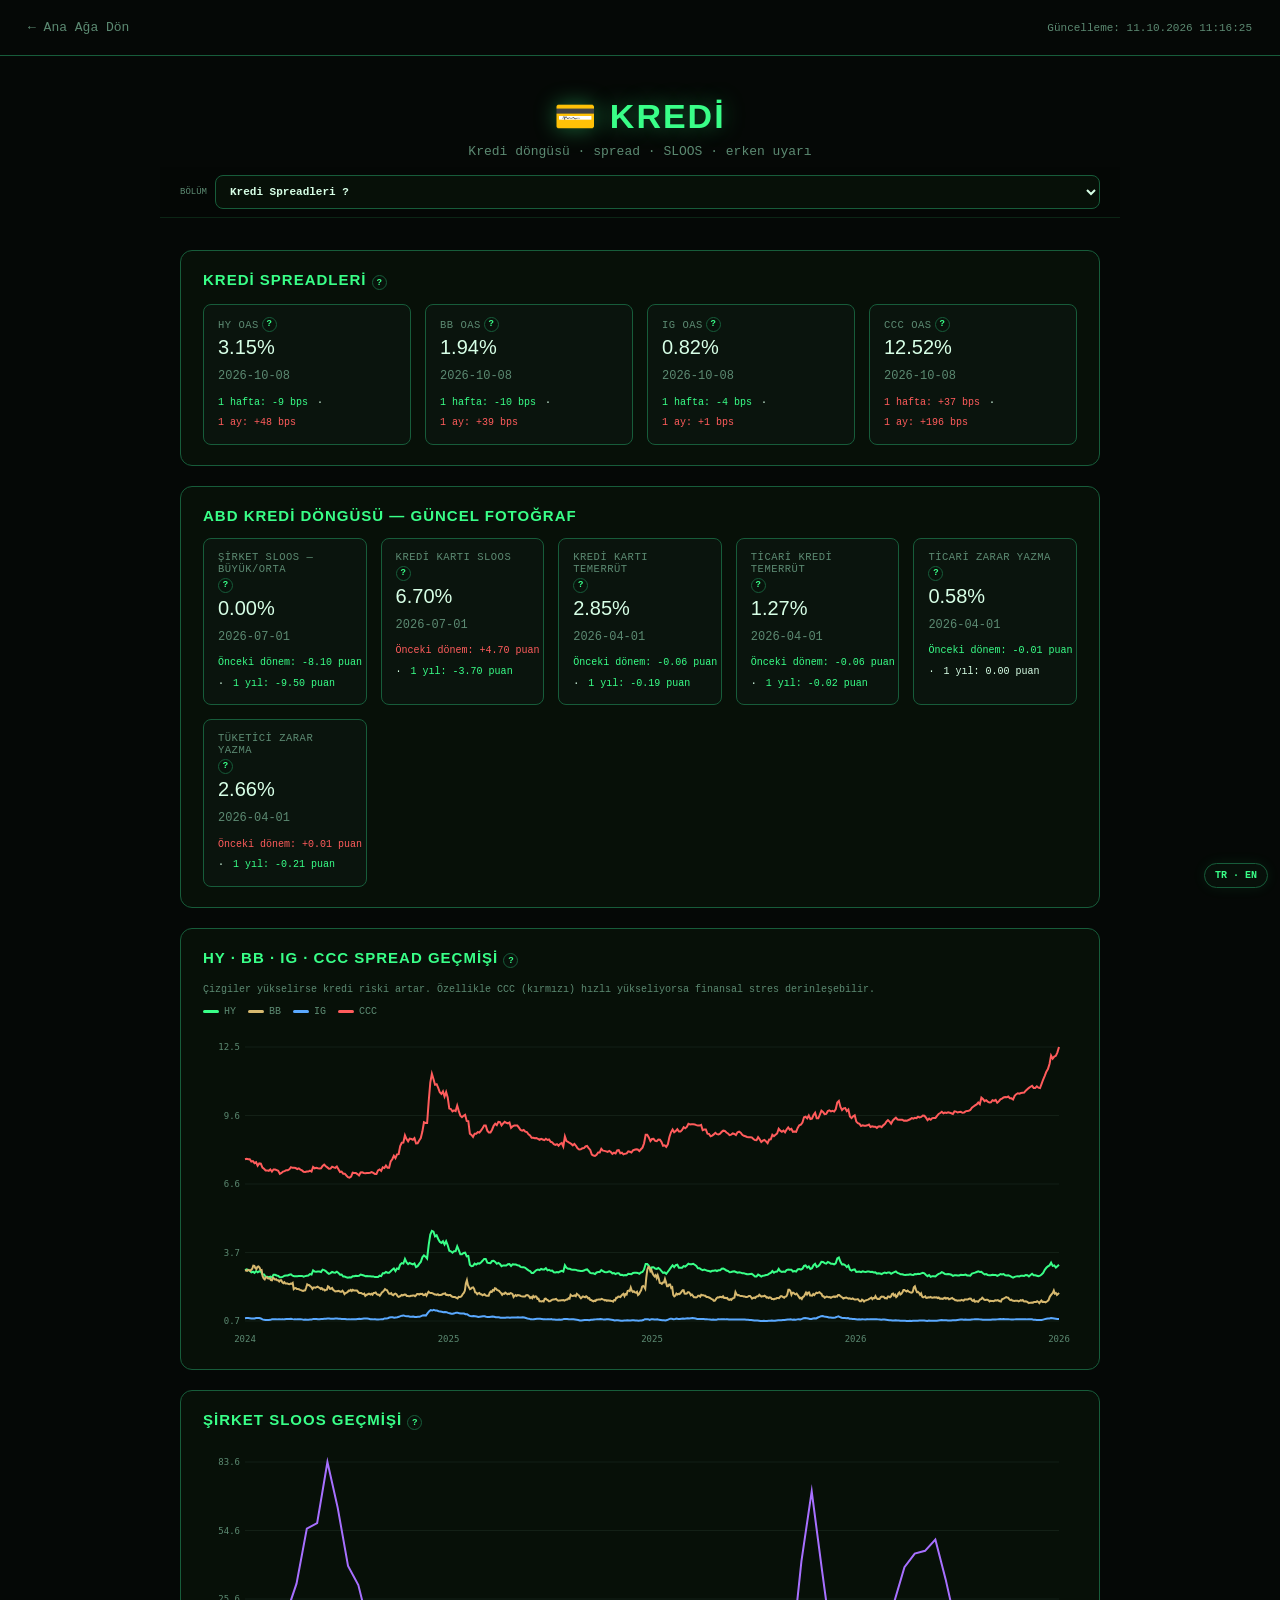
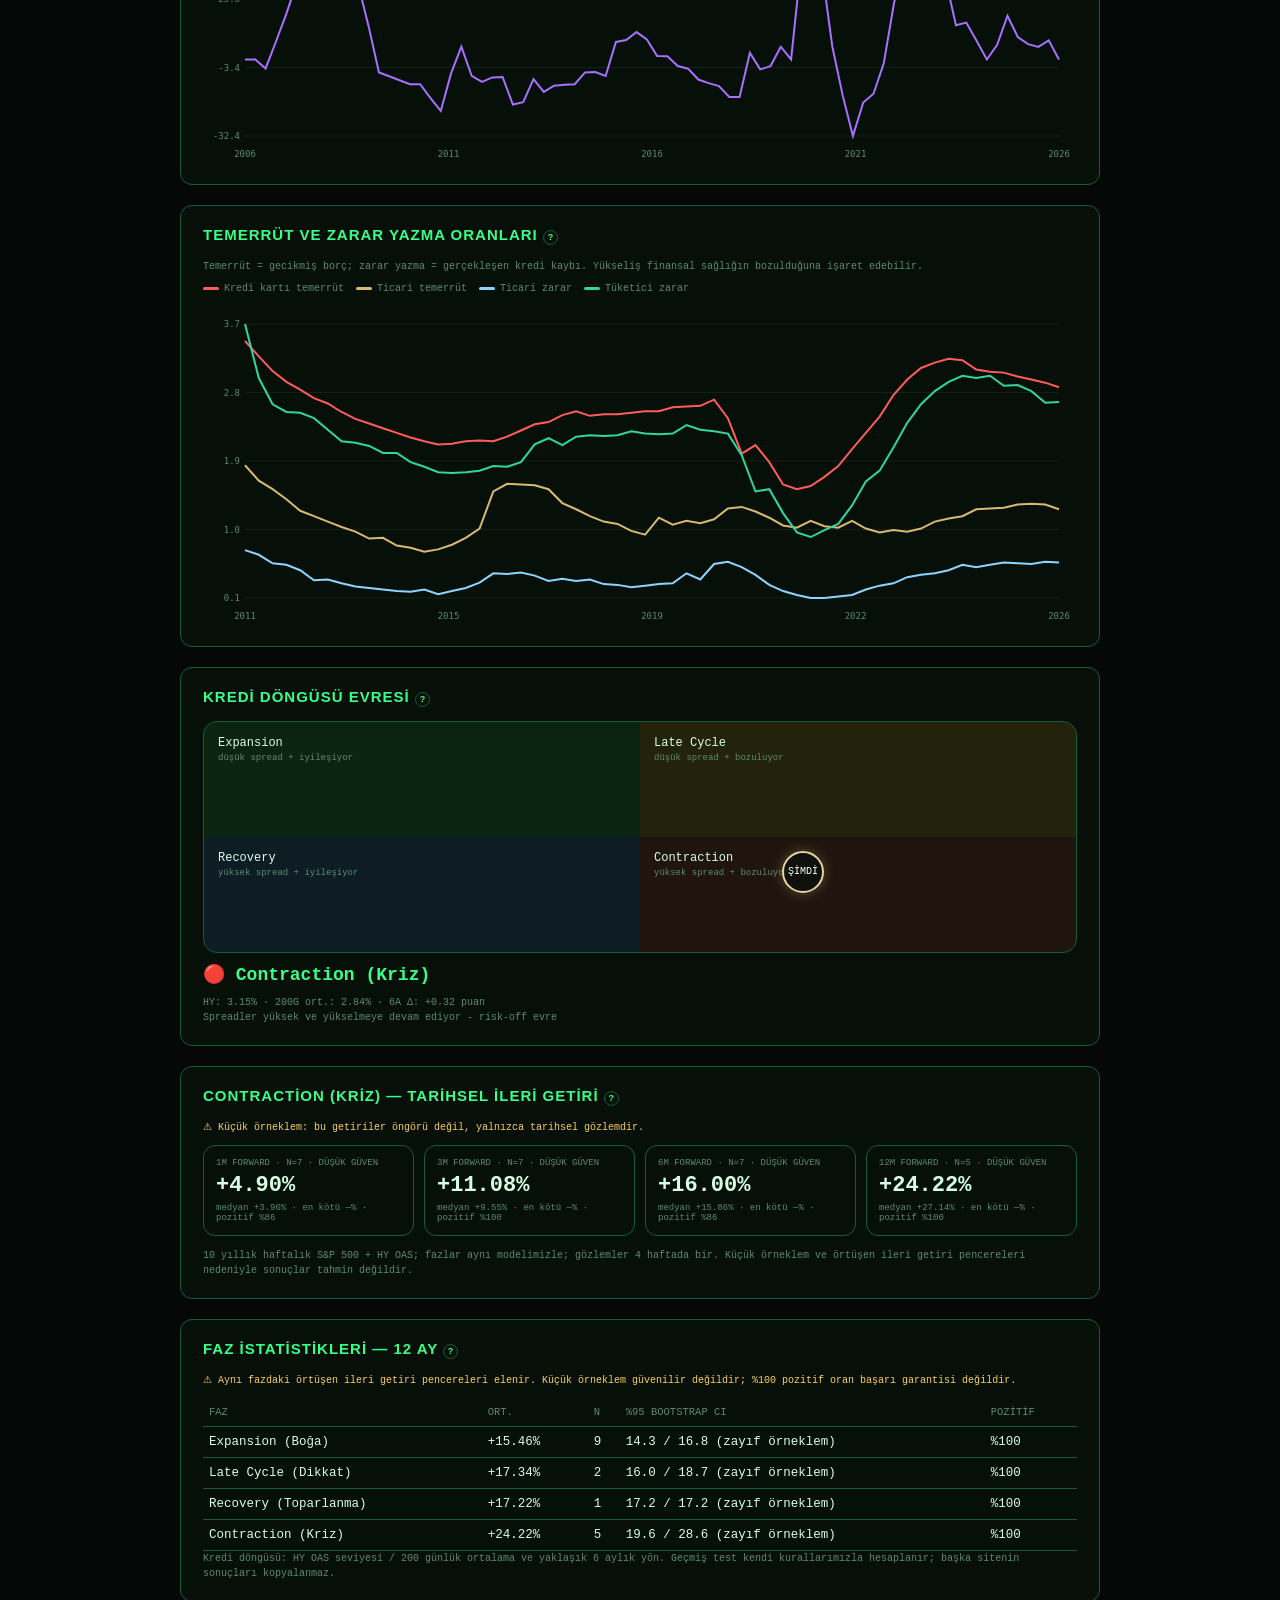
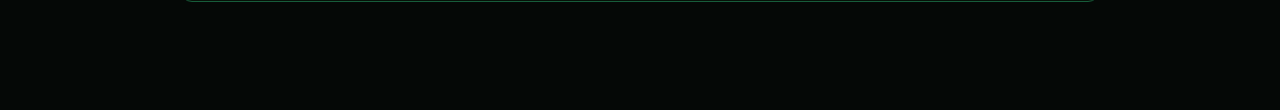
==== commit c6ae7599: "fix: support null confidence intervals and display worst historical return" ====
--- a/agents/credit.html
+++ b/agents/credit.html
@@ -13,7 +13,7 @@
 h+=`<div class="card chart-card"><h2>Temerrüt ve Zarar Yazma Oranları ${tip('Temerrüt: vadesi geciken krediler. Zarar yazma: bankaların tahsil edilemez sayıp bilançodan çıkardığı kredi kayıpları. Kredi kartı ve ticari serilerin artışı hanehalkı veya şirket finansmanında bozulmayı gösterebilir. Bunlar gecikmeli ve çeyreklik göstergelerdir.')}</h2><div class="metric-note" style="margin-bottom:9px">Temerrüt = gecikmiş borç; zarar yazma = gerçekleşen kredi kaybı. Yükseliş finansal sağlığın bozulduğuna işaret edebilir.</div><div class="legend"><span><i class="sw" style="background:#ff5c5c"></i>Kredi kartı temerrüt</span><span><i class="sw" style="background:#d7b96f"></i>Ticari temerrüt</span><span><i class="sw" style="background:${C.bo}"></i>Ticari zarar</span><span><i class="sw" style="background:${C.co}"></i>Tüketici zarar</span></div><canvas id="stressChart"></canvas></div>`;
 if(cy.phase){h+=`<div class="card"><h2>Kredi Döngüsü Evresi ${tip('Bu, resmî ekonomik kriz ilanı değildir. HY OAS 200 günlük ortalamasının üstünde ve 6 aylık yönü yukarıysa model Contraction der. Kredi stresi artışını gösterir, resesyonu veya hisse düşüşünü garanti etmez.')}</h2><div class="cycle-grid"><div class="quad q-exp">Expansion<br><span class="small">düşük spread + iyileşiyor</span></div><div class="quad q-late">Late Cycle<br><span class="small">düşük spread + bozuluyor</span></div><div class="quad q-rec">Recovery<br><span class="small">yüksek spread + iyileşiyor</span></div><div class="quad q-con">Contraction<br><span class="small">yüksek spread + bozuluyor</span></div><div class="now" style="left:${mp.x.toFixed(1)}%;top:${mp.y.toFixed(1)}%">ŞİMDİ</div></div><div class="phase-title">${cy.emoji||''} ${cy.phase}</div><div class="metric-note">HY: ${cy.hy_now?.toFixed(2)}% · 200G ort.: ${cy.hy_200dma?.toFixed(2)}% · 6A Δ: ${cy.hy_6m_change>=0?'+':''}${cy.hy_6m_change?.toFixed(2)} puan<br>${cy.desc||''}</div></div>`}
 const st=d.signal_timing||{};if(st.available){const fmt=x=>x?((x.mean>=0?'+':'')+x.mean.toFixed(2)+'%'):'—';h+=`<div class="card" id="signalTiming"><h2>🕒 Sinyal Yaşı ve Bugünden İtibaren Tarihsel Test ${tip('İlk sinyal ile bugün aynı şey değildir. Buradaki karşılaştırma, geçmişte aynı evrenin benzer haftasında bulunan tarihlerden SONRA ne olduğunu gösterir. Haftalık veri kullanıldığı için sinyal yaşı yaklaşık hesaplanır. Bir sonraki haftadan giriş varsayılır; geleceği bilme hatası azaltılır, tamamen ortadan kaldırıldığı iddia edilmez.')}</h2><div class="stat-grid"><div class="stat-box"><div class="label">İlk gözlenen sinyal</div><div class="value" style="font-size:18px">${st.signal_start||'—'}</div><div class="note">Haftalık gözlem</div></div><div class="stat-box"><div class="label">Sinyal yaşı</div><div class="value">${st.age_weeks} hafta</div><div class="note">Son gözlem: ${st.last_observation}</div></div><div class="stat-box"><div class="label">Tarihsel bağımsız evre</div><div class="value">${st.episode_count}</div><div class="note">Ardışık haftalar tek olay</div></div></div><div style="display:flex;gap:8px;flex-wrap:wrap;margin:14px 0"><button type="button" id="stageNow" class="signal-mode-btn" style="cursor:pointer;padding:9px 12px;border:1px solid #39ff88;border-radius:8px;background:#123621;color:#39ff88">Bugünkü aşamadan</button><button type="button" id="stageStart" class="signal-mode-btn" style="cursor:pointer;padding:9px 12px;border:1px solid #28583c;border-radius:8px;background:transparent;color:#9acbad">İlk sinyalden</button></div><div id="timingResults"></div><div class="metric-note" style="margin-top:12px">${st.method||''}</div></div>`;window._creditSignalTiming=st}
-if(fs.current_phase&&Object.keys(cur).length){h+=`<div class="card"><h2>${fs.current_phase} — Tarihsel İleri Getiri ${tip('Bu rakamlar modelimizin geçmişte aynı evreye girdiği tarihlerden sonraki S&P 500 getirilerinin ortalamasıdır; geleceğe dönük tahmin değildir. N, kullanılan gözlem sayısıdır. N 30 altında olduğunda sonuçlar güvenilir değildir; örtüşen getiri dönemleri bağımsız gözlem sayısını da azaltır.')}</h2><div class="metric-note" style="margin-bottom:10px;color:#ffcf5c">⚠ Küçük örneklem: bu getiriler öngörü değil, yalnızca tarihsel gözlemdir.</div><div class="forward-grid">${['1m','3m','6m','12m'].map(k=>{let x=cur[k];return x?`<div class="forward-box"><div class="small">${k.toUpperCase()} FORWARD · N=${x.n} · ${x.n<30?'DÜŞÜK GÜVEN':'TARİHSEL'}</div><div class="v">${x.mean>=0?'+':''}${x.mean.toFixed(2)}%</div><div class="small">medyan ${x.median>=0?'+':''}${x.median.toFixed(2)}% · pozitif %${x.positive_pct.toFixed(0)}</div></div>`:''}).join('')}</div><div class="metric-note" style="margin-top:12px">${fs.method||''}</div></div>`}
-if(fs.by_phase){h+=`<div class="card"><h2>Faz İstatistikleri — 12 Ay ${tip('Ort.: fazdan 12 ay sonraki ortalama S&P 500 fiyat getirisi. N: örnek sayısı. Pozitif: artıda kapanan örnek yüzdesi. Bootstrap CI: örneklemden yeniden örnekleyerek hesaplanan aralık; N küçükse yanıltıcı derecede dar olabilir. Sonuçlar ileriye dönük garanti değildir.')}</h2><div class="metric-note" style="margin-bottom:10px;color:#ffcf5c">⚠ Tarihsel test keşif amaçlıdır: örneklem çok küçük ve 12 aylık getiri pencereleri örtüşebilir. Yüzde 100 pozitif oranı güvenilir bir başarı olasılığı değildir.</div><div class="table-wrap"><table class="warnings"><tr><th>Faz</th><th>Ort.</th><th>N</th><th>%95 Bootstrap CI</th><th>Pozitif</th></tr>${Object.entries(fs.by_phase).map(([p,v])=>{let x=v['12m'];return x?`<tr><td>${p}</td><td>${x.mean>=0?'+':''}${x.mean.toFixed(2)}%</td><td>${x.n}</td><td>${x.ci95[0].toFixed(1)} / ${x.ci95[1].toFixed(1)}${x.n<30?' (zayıf örneklem)':''}</td><td>%${x.positive_pct.toFixed(0)}</td></tr>`:''}).join('')}</table></div><div class="metric-note">${d.method_note||''}</div></div>`}
+if(fs.current_phase&&Object.keys(cur).length){h+=`<div class="card"><h2>${fs.current_phase} — Tarihsel İleri Getiri ${tip('Bu rakamlar modelimizin geçmişte aynı evreye girdiği tarihlerden sonraki S&P 500 getirilerinin ortalamasıdır; geleceğe dönük tahmin değildir. N, kullanılan gözlem sayısıdır. N 30 altında olduğunda sonuçlar güvenilir değildir; örtüşen getiri dönemleri bağımsız gözlem sayısını da azaltır.')}</h2><div class="metric-note" style="margin-bottom:10px;color:#ffcf5c">⚠ Küçük örneklem: bu getiriler öngörü değil, yalnızca tarihsel gözlemdir.</div><div class="forward-grid">${['1m','3m','6m','12m'].map(k=>{let x=cur[k];return x?`<div class="forward-box"><div class="small">${k.toUpperCase()} FORWARD · N=${x.n} · ${x.n<30?'DÜŞÜK GÜVEN':'TARİHSEL'}</div><div class="v">${x.mean>=0?'+':''}${x.mean.toFixed(2)}%</div><div class="small">medyan ${x.median>=0?'+':''}${x.median.toFixed(2)}% · en kötü ${x.worst?.toFixed(2)??'—'}% · pozitif %${x.positive_pct.toFixed(0)}</div></div>`:''}).join('')}</div><div class="metric-note" style="margin-top:12px">${fs.method||''}</div></div>`}
+if(fs.by_phase){h+=`<div class="card"><h2>Faz İstatistikleri — 12 Ay ${tip('Ort.: fazdan 12 ay sonraki ortalama S&P 500 fiyat getirisi. N: örnek sayısı. Pozitif: artıda kapanan örnek yüzdesi. Bootstrap CI: örneklemden yeniden örnekleyerek hesaplanan aralık; N küçükse yanıltıcı derecede dar olabilir. Sonuçlar ileriye dönük garanti değildir.')}</h2><div class="metric-note" style="margin-bottom:10px;color:#ffcf5c">⚠ Aynı fazdaki örtüşen ileri getiri pencereleri elenir. Küçük örneklem güvenilir değildir; %100 pozitif oran başarı garantisi değildir.</div><div class="table-wrap"><table class="warnings"><tr><th>Faz</th><th>Ort.</th><th>N</th><th>%95 Bootstrap CI</th><th>Pozitif</th></tr>${Object.entries(fs.by_phase).map(([p,v])=>{let x=v['12m'];return x?`<tr><td>${p}</td><td>${x.mean>=0?'+':''}${x.mean.toFixed(2)}%</td><td>${x.n}</td><td>${x.ci95?x.ci95[0].toFixed(1)+' / '+x.ci95[1].toFixed(1):'N<10: hesaplanmadı'}${x.n<30?' (zayıf örneklem)':''}</td><td>%${x.positive_pct.toFixed(0)}</td></tr>`:''}).join('')}</table></div><div class="metric-note">${d.method_note||''}</div></div>`}
 content.innerHTML=h+src();const timing=window._creditSignalTiming;if(timing){const panel=document.getElementById('timingResults');const render=(mode)=>{const data=mode==='now'?timing.from_current_stage:timing.from_start;panel.innerHTML='<div class="metric-note" style="margin-bottom:10px">'+(mode==='now'?'Geçmişte aynı evrenin benzer haftasından itibaren':'Geçmişte ilk sinyal haftasından itibaren')+' · Her evreden en fazla 1 örnek</div><div class="forward-grid">'+['1m','3m','6m','12m'].map(k=>{const x=data?.[k];return '<div class="forward-box"><div class="small">'+k.toUpperCase()+' · N='+(x?.n??0)+'</div><div class="v">'+(x?(x.mean>=0?'+':'')+x.mean.toFixed(2)+'%':'—')+'</div><div class="small">'+(x?'Medyan '+x.median.toFixed(2)+'% · Pozitif %'+x.positive_pct.toFixed(0):'Yeterli geçmiş gözlem yok')+'</div></div>'}).join('')+'</div><div class="metric-note" style="margin-top:8px;color:#ffcf5c">⚠ Tarihsel gözlem, fiyat tahmini değildir. N düşükse sonuç güvenilir değildir.</div>';document.getElementById('stageNow').style.opacity=mode==='now'?'1':'.55';document.getElementById('stageStart').style.opacity=mode==='start'?'1':'.55'};document.getElementById('stageNow').onclick=()=>render('now');document.getElementById('stageStart').onclick=()=>render('start');render('now')};requestAnimationFrame(()=>{drawLines('spreadChart',[{a:d.history?.hy,c:C.hy},{a:(d.spread_market_history||{}).bb,c:C.bb},{a:d.history?.ig,c:C.ig},{a:d.history?.ccc,c:C.ccc}]);drawLines('sloosChart',[{a:d.history?.sloos_business,c:C.biz}]);drawLines('stressChart',[{a:d.history?.credit_card_delinquency,c:'#ff5c5c'},{a:d.history?.business_delinquency,c:'#d7b96f'},{a:d.history?.business_charge_off,c:C.bo},{a:d.history?.consumer_charge_off,c:C.co}])});}catch(e){content.innerHTML=`<div class="error-box">⚠️ ${e.message}</div>`+src()}}load();
 </script><script src="../section_nav.js"></script></body></html>
